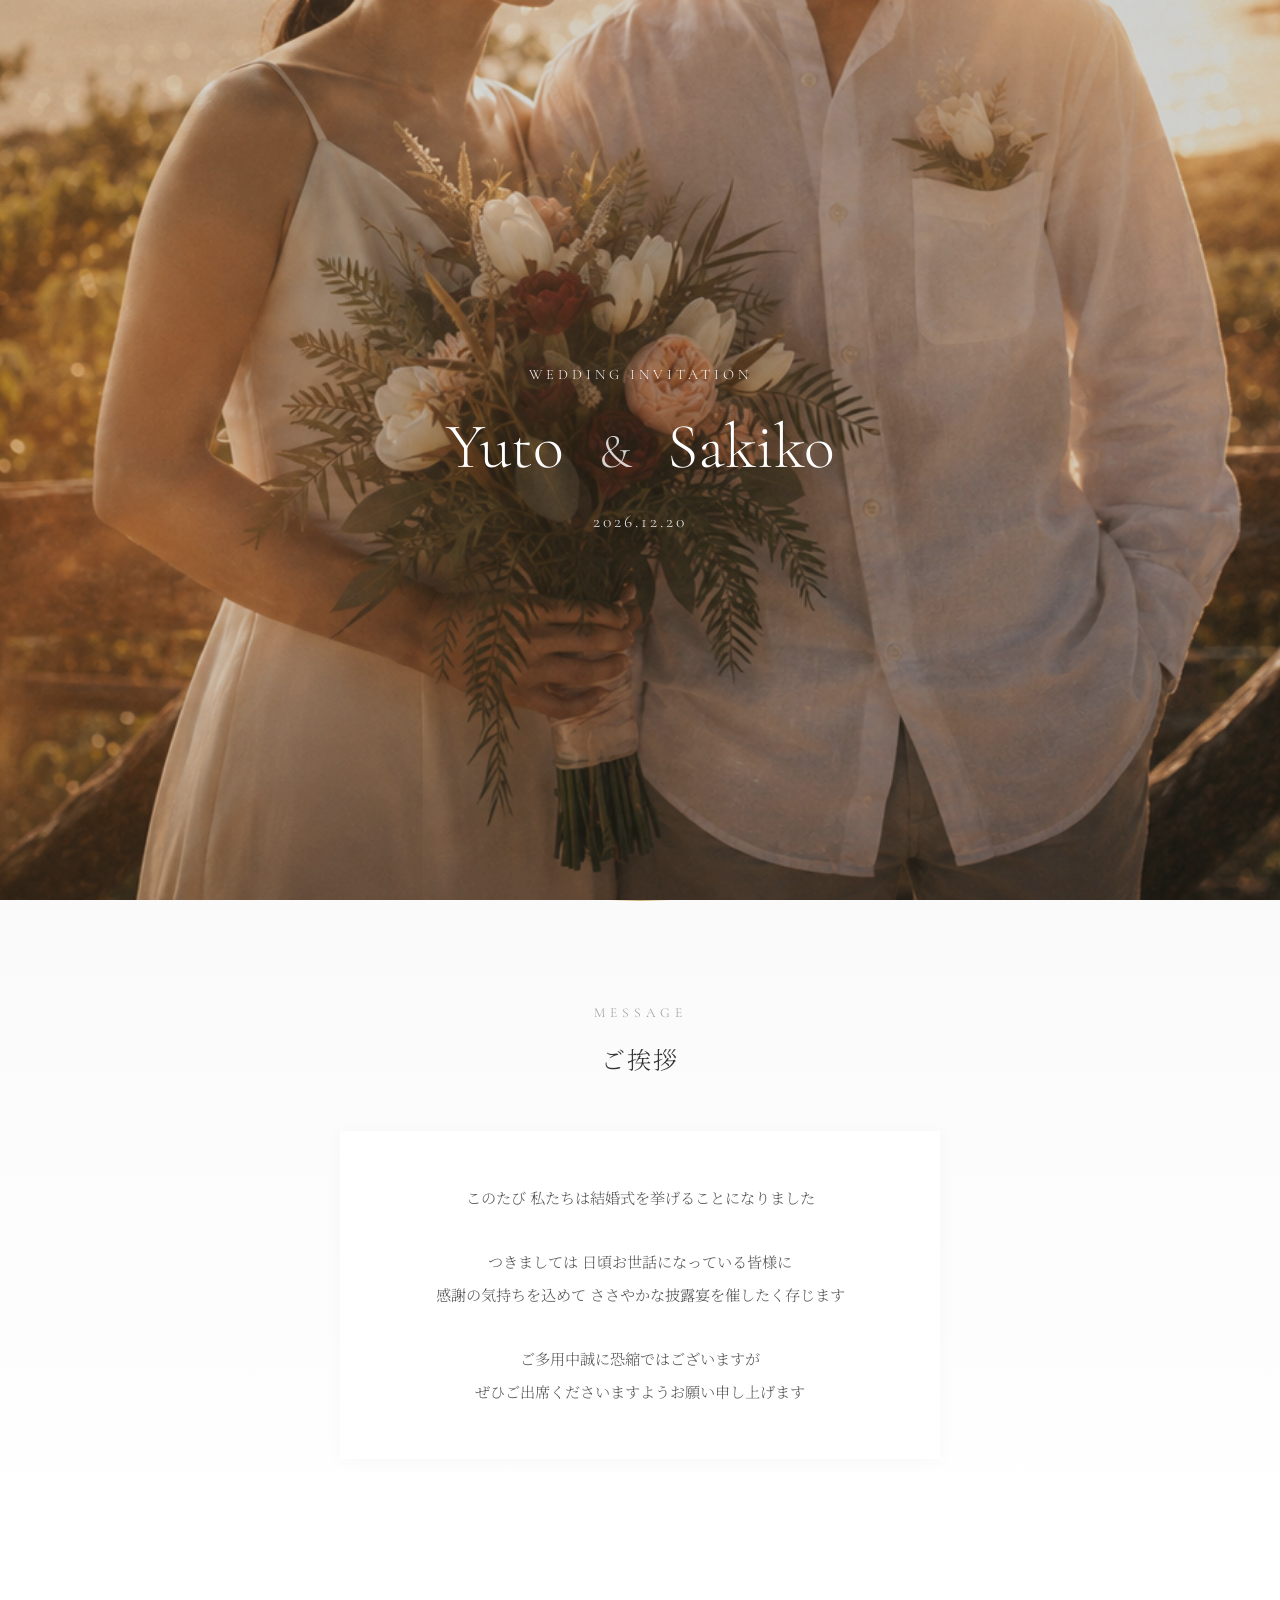
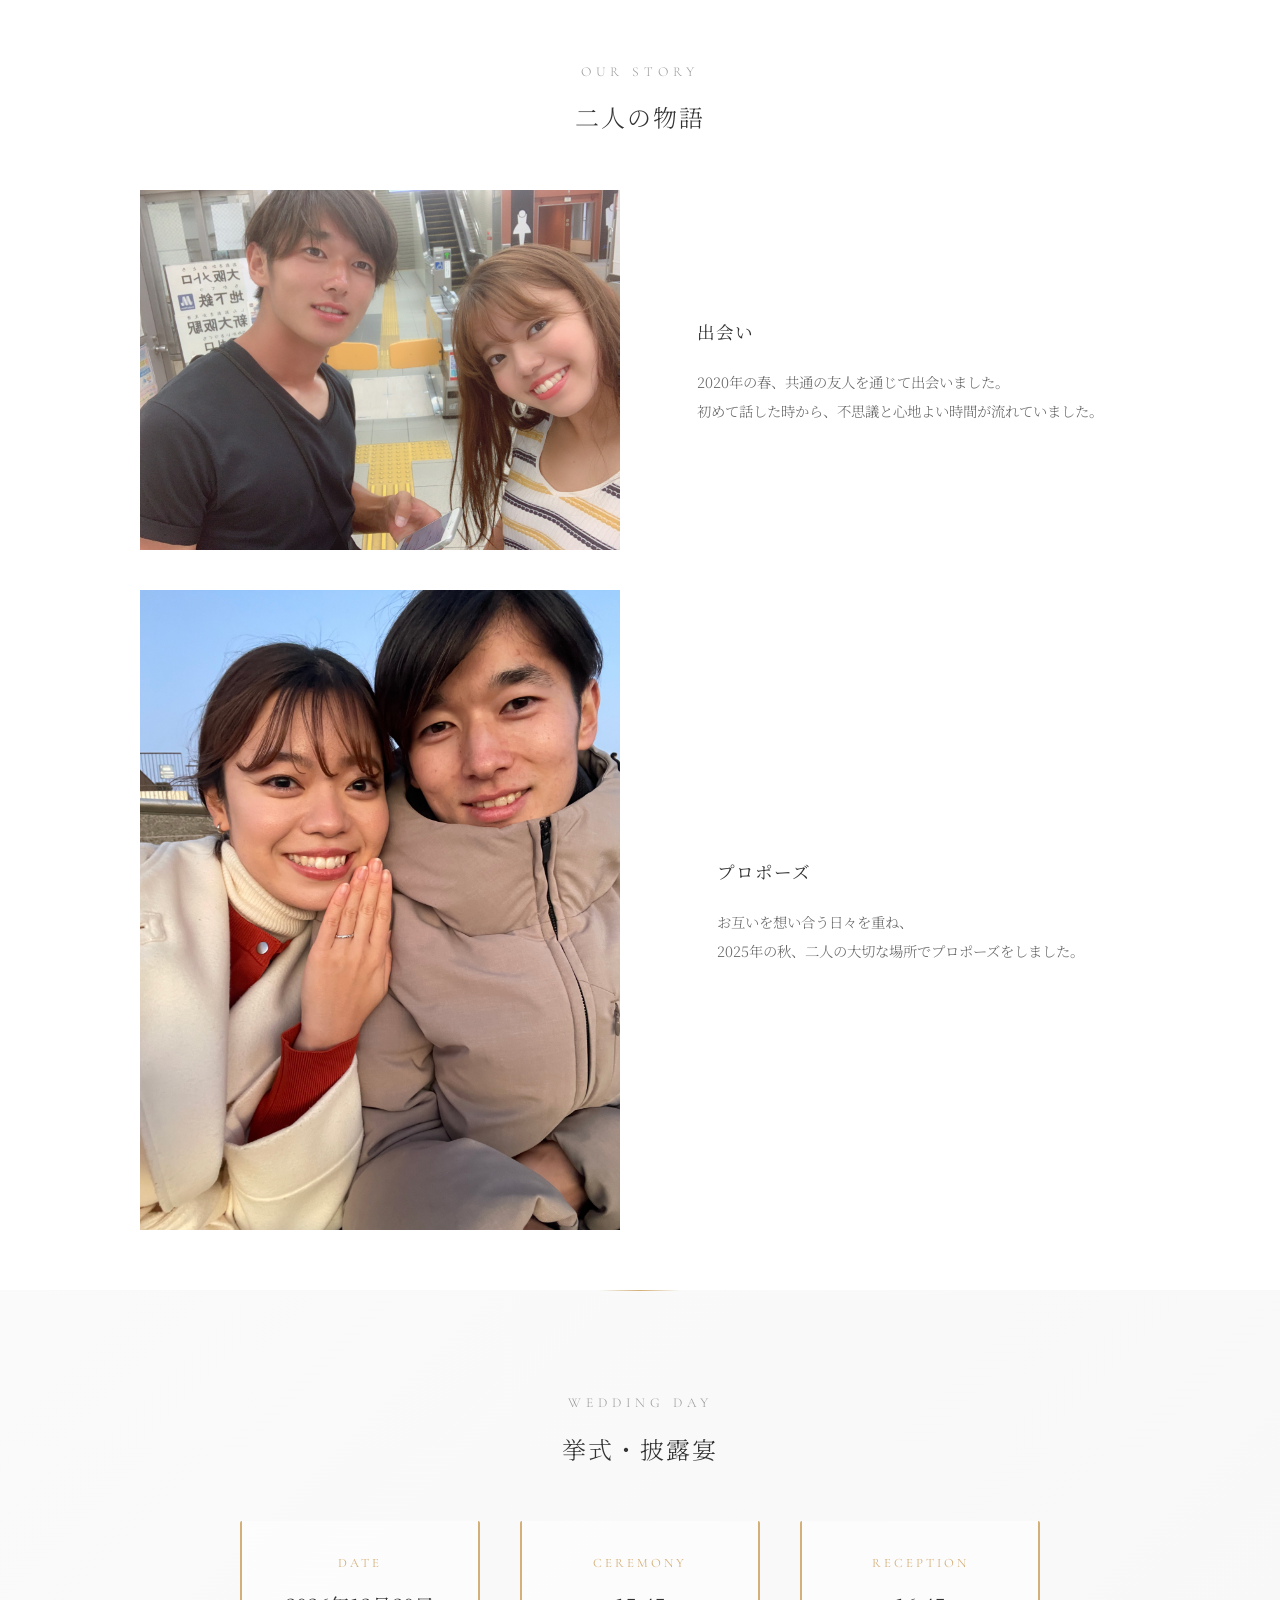
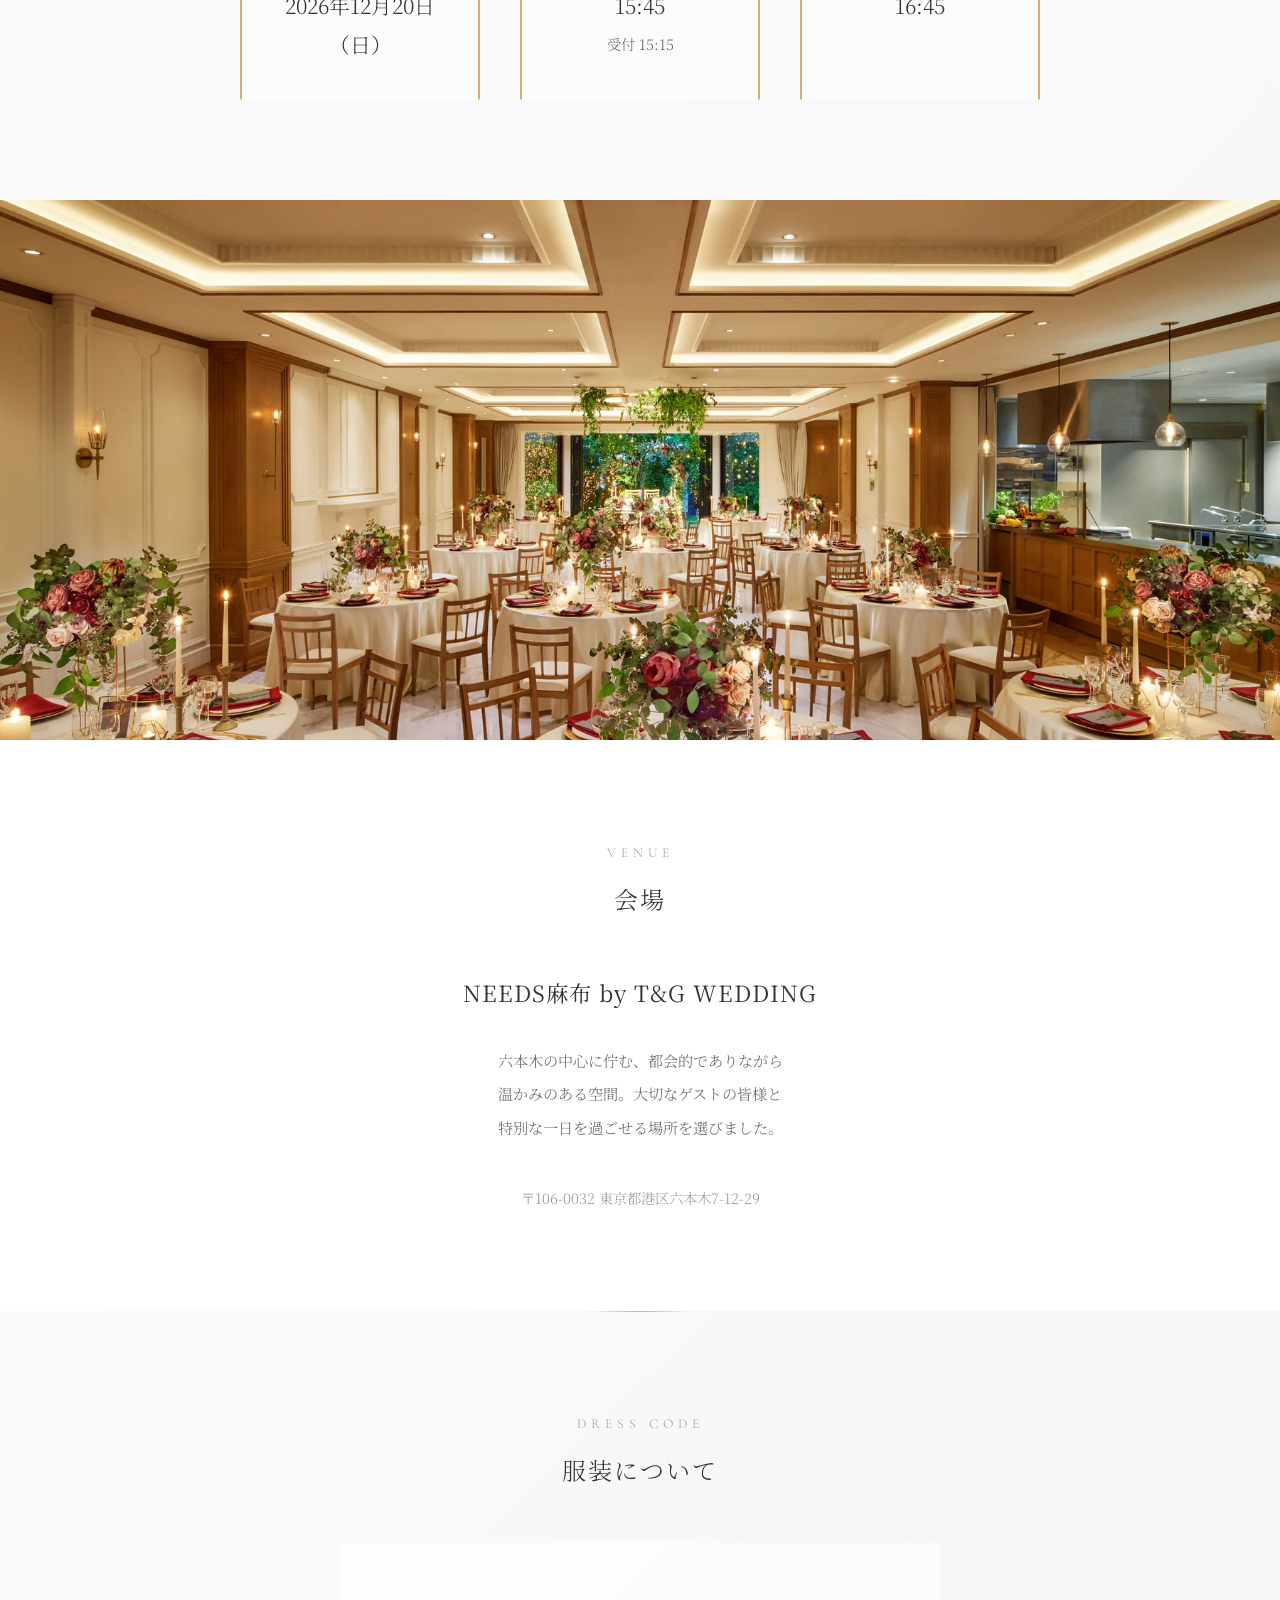
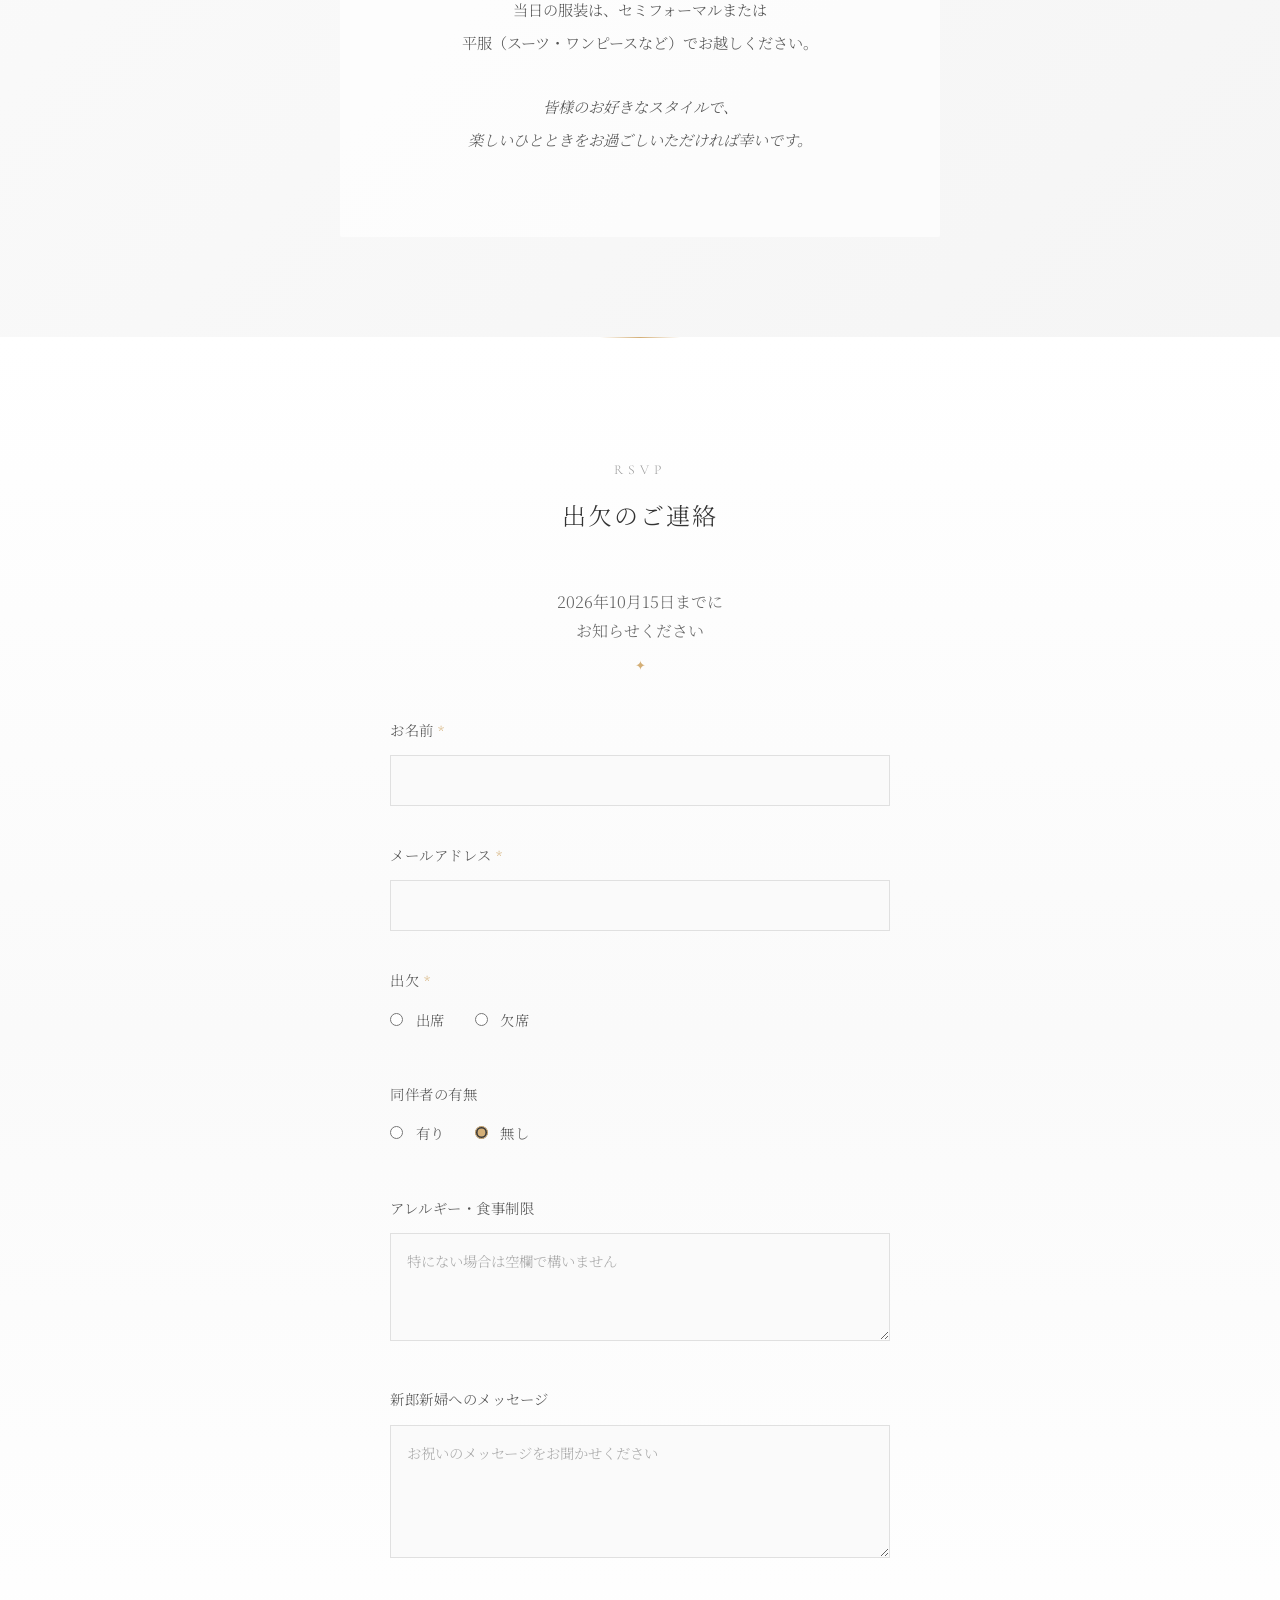
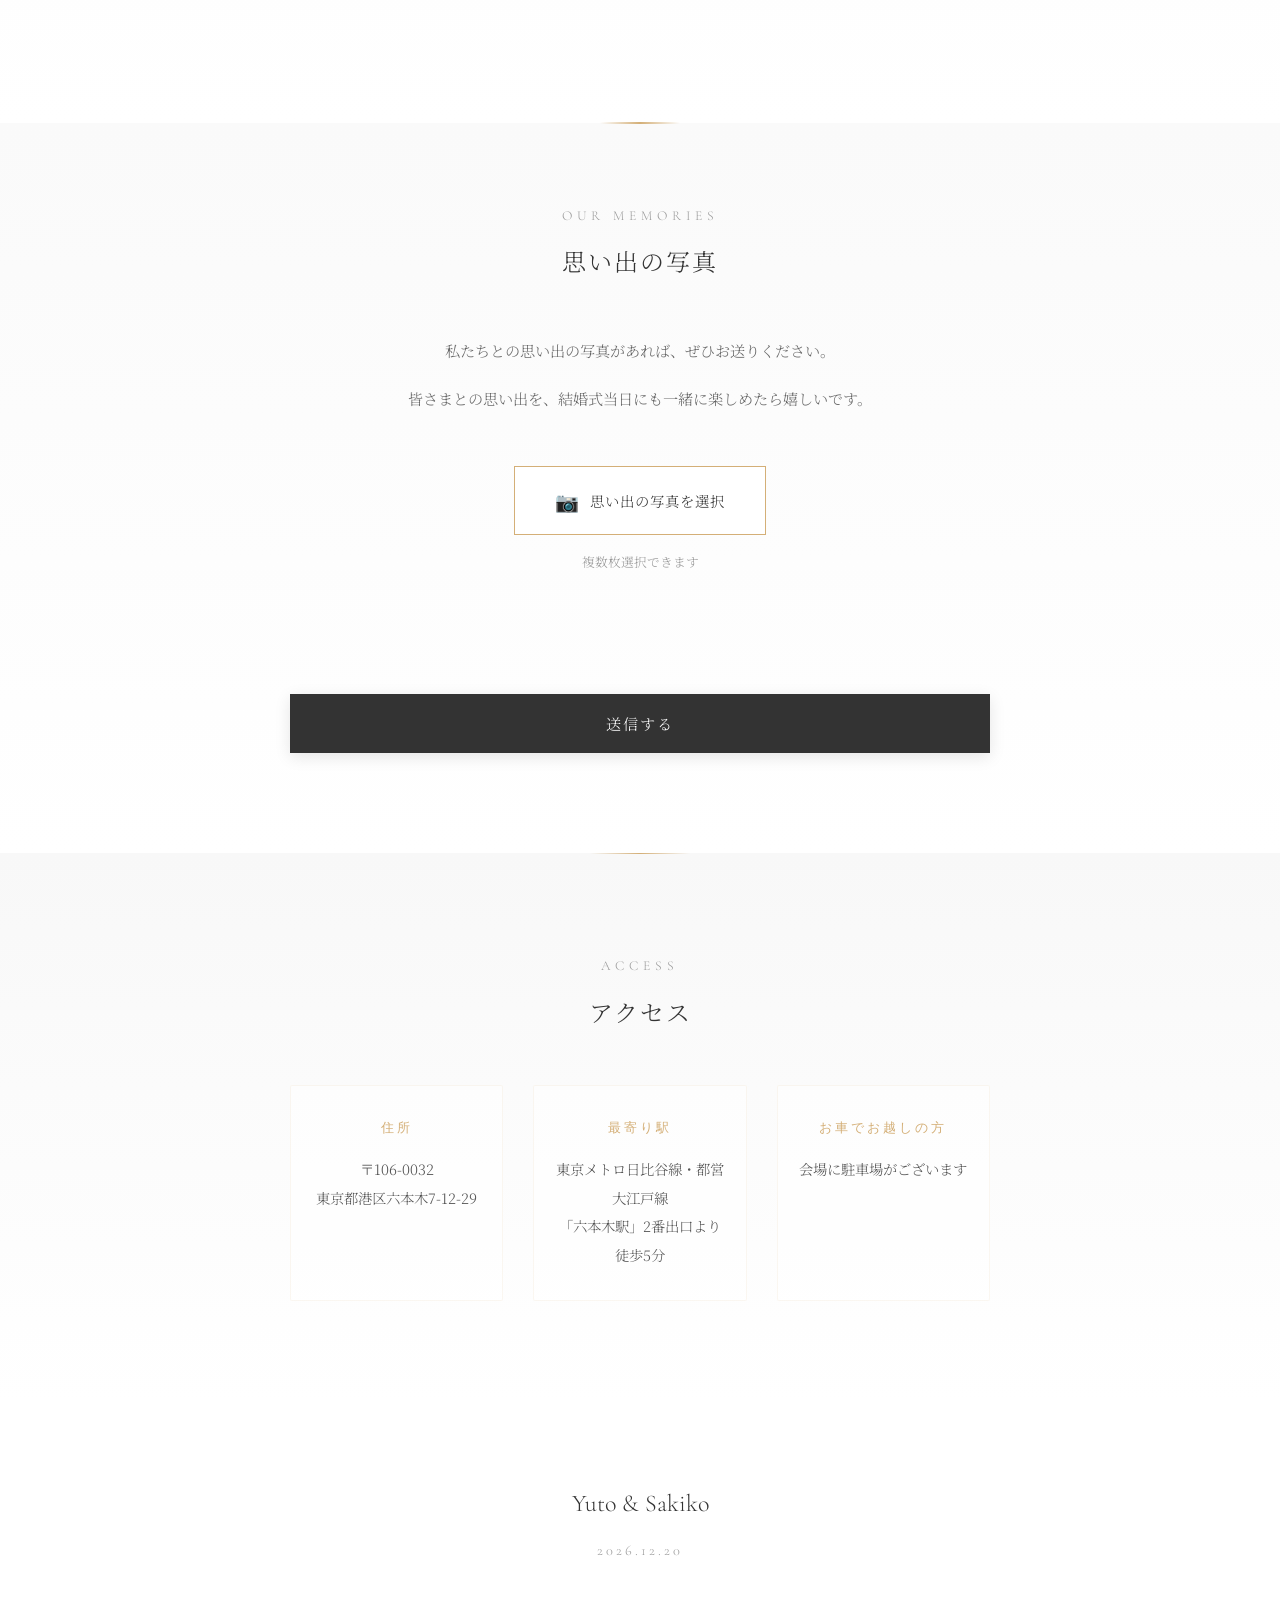
==== index.html @ 81b58ad7 "Web招待状をルートディレクトリに移動してGitHub Pagesに対応" ====
<!DOCTYPE html>
<html lang="ja">
<head>
    <meta charset="UTF-8">
    <meta name="viewport" content="width=device-width, initial-scale=1.0">
    <title>Wedding Invitation - Yuto & Sakiko</title>
    <link rel="preconnect" href="https://fonts.googleapis.com">
    <link rel="preconnect" href="https://fonts.gstatic.com" crossorigin>
    <link href="https://fonts.googleapis.com/css2?family=Cormorant+Garamond:wght@300;400;500&family=Noto+Serif+JP:wght@300;400;500&display=swap" rel="stylesheet">
    <link rel="stylesheet" href="style.css">
</head>
<body>
    <!-- Hero Section -->
    <section class="hero">
        <div class="hero-image">
            <img src="images/main.jpg" alt="Wedding">
        </div>
        <div class="hero-content">
            <p class="hero-subtitle">WEDDING INVITATION</p>
            <h1 class="hero-names">
                <span class="name">Yuto</span>
                <span class="separator">&</span>
                <span class="name">Sakiko</span>
            </h1>
            <p class="hero-date">2026.12.20</p>
        </div>
    </section>

    <!-- Message Section -->
    <section class="section message-section">
        <div class="section-content">
            <h2 class="section-title-en">MESSAGE</h2>
            <p class="section-title-jp">ご挨拶</p>
            <div class="message-text">
                <p>
                    このたび 私たちは結婚式を挙げることになりました
                </p>
                <p>
                    つきましては 日頃お世話になっている皆様に<br>
                    感謝の気持ちを込めて ささやかな披露宴を催したく存じます
                </p>
                <p>
                    ご多用中誠に恐縮ではございますが<br>
                    ぜひご出席くださいますようお願い申し上げます
                </p>
            </div>
        </div>
    </section>

    <!-- Our Story Section -->
    <section class="section our-story-section">
        <div class="section-content">
            <h2 class="section-title-en">OUR STORY</h2>
            <p class="section-title-jp">二人の物語</p>
        </div>
        <div class="story-images">
            <div class="story-image">
                <img src="images/meat.JPG" alt="Our Story">
            </div>
            <div class="story-text-block">
                <h3 class="story-subtitle">出会い</h3>
                <p class="story-text">
                    2020年の春、共通の友人を通じて出会いました。<br>
                    初めて話した時から、不思議と心地よい時間が流れていました。
                </p>
            </div>
            <div class="story-image">
                <img src="images/12.25.jpg" alt="Our Story">
            </div>
            <div class="story-text-block">
                <h3 class="story-subtitle">プロポーズ</h3>
                <p class="story-text">
                    お互いを想い合う日々を重ね、<br>
                    2025年の秋、二人の大切な場所でプロポーズをしました。
                </p>
            </div>
        </div>
    </section>

    <!-- Wedding Day Section -->
    <section class="section wedding-day-section">
        <div class="section-content">
            <h2 class="section-title-en">WEDDING DAY</h2>
            <p class="section-title-jp">挙式・披露宴</p>
            <div class="wedding-info">
                <div class="info-block">
                    <p class="info-label">DATE</p>
                    <p class="info-value">2026年12月20日（日）</p>
                </div>
                <div class="info-block">
                    <p class="info-label">CEREMONY</p>
                    <p class="info-value">15:45</p>
                    <p class="info-sub">受付 15:15</p>
                </div>
                <div class="info-block">
                    <p class="info-label">RECEPTION</p>
                    <p class="info-value">16:45</p>
                </div>
            </div>
        </div>
    </section>

    <!-- Venue Section -->
    <section class="section venue-section">
        <div class="venue-image">
            <img src="images/21_ext_3_2.webp" alt="Venue">
        </div>
        <div class="section-content">
            <h2 class="section-title-en">VENUE</h2>
            <p class="section-title-jp">会場</p>
            <div class="venue-info">
                <h3 class="venue-name">NEEDS麻布 by T&G WEDDING</h3>
                <p class="venue-description">
                    六本木の中心に佇む、都会的でありながら<br>
                    温かみのある空間。大切なゲストの皆様と<br>
                    特別な一日を過ごせる場所を選びました。
                </p>
                <p class="venue-address">〒106-0032 東京都港区六本木7-12-29</p>
            </div>
        </div>
    </section>

    <!-- Dress Code Section -->
    <section class="section dress-code-section">
        <div class="section-content">
            <h2 class="section-title-en">DRESS CODE</h2>
            <p class="section-title-jp">服装について</p>
            <div class="dress-code-text">
                <p>
                    当日の服装は、セミフォーマルまたは<br>
                    平服（スーツ・ワンピースなど）でお越しください。
                </p>
                <p class="dress-note">
                    皆様のお好きなスタイルで、<br>
                    楽しいひとときをお過ごしいただければ幸いです。
                </p>
            </div>
        </div>
    </section>

    <!-- RSVP Section -->
    <section class="section rsvp-section">
        <div class="section-content">
            <h2 class="section-title-en">RSVP</h2>
            <p class="section-title-jp">出欠のご連絡</p>
            <div class="rsvp-content">
                <p class="rsvp-deadline">2026年10月15日までに<br>お知らせください</p>
                
                <!-- RSVP Form -->
                <form class="rsvp-form" id="rsvpForm">
                    <div class="form-group">
                        <label for="guestName">お名前 <span class="required">*</span></label>
                        <input type="text" id="guestName" name="guestName" required>
                    </div>

                    <div class="form-group">
                        <label for="guestEmail">メールアドレス <span class="required">*</span></label>
                        <input type="email" id="guestEmail" name="guestEmail" required>
                    </div>

                    <div class="form-group">
                        <label>出欠 <span class="required">*</span></label>
                        <div class="radio-group">
                            <label class="radio-label">
                                <input type="radio" name="attendance" value="attend" required>
                                <span>出席</span>
                            </label>
                            <label class="radio-label">
                                <input type="radio" name="attendance" value="absent">
                                <span>欠席</span>
                            </label>
                        </div>
                    </div>

                    <div class="form-group">
                        <label>同伴者の有無</label>
                        <div class="radio-group">
                            <label class="radio-label">
                                <input type="radio" name="companion" value="yes" id="companionYes">
                                <span>有り</span>
                            </label>
                            <label class="radio-label">
                                <input type="radio" name="companion" value="no" id="companionNo" checked>
                                <span>無し</span>
                            </label>
                        </div>
                    </div>

                    <div class="form-group companion-name-group" id="companionNameGroup" style="display: none;">
                        <label for="companionName">同伴者のお名前</label>
                        <input type="text" id="companionName" name="companionName">
                    </div>

                    <div class="form-group">
                        <label for="allergies">アレルギー・食事制限</label>
                        <textarea id="allergies" name="allergies" rows="3" placeholder="特にない場合は空欄で構いません"></textarea>
                    </div>

                    <div class="form-group">
                        <label for="message">新郎新婦へのメッセージ</label>
                        <textarea id="message" name="message" rows="4" placeholder="お祝いのメッセージをお聞かせください"></textarea>
                    </div>
                </form>
            </div>
        </div>
    </section>

    <!-- Memories Section -->
    <section class="section memories-section">
        <div class="section-content">
            <h2 class="section-title-en">OUR MEMORIES</h2>
            <p class="section-title-jp">思い出の写真</p>
            <div class="memories-intro">
                <p>私たちとの思い出の写真があれば、ぜひお送りください。</p>
                <p>皆さまとの思い出を、結婚式当日にも一緒に楽しめたら嬉しいです。</p>
            </div>
            
            <div class="memories-content">
                <div class="photo-upload-section">
                    <input type="file" id="photoUpload" accept="image/*" multiple style="display: none;">
                    <button class="photo-upload-button" id="photoUploadButton">
                        <span class="upload-icon">📷</span>
                        <span>思い出の写真を選択</span>
                    </button>
                    <p class="upload-note">複数枚選択できます</p>
                </div>

                <div class="photo-preview-container" id="photoPreviewContainer"></div>

                <div class="form-group photo-comment-group" id="photoCommentGroup" style="display: none;">
                    <label for="photoComment">写真についてのコメント（任意）</label>
                    <textarea id="photoComment" name="photoComment" rows="3" placeholder="写真にまつわる思い出やエピソードがあれば教えてください"></textarea>
                </div>

                <button class="submit-button" id="submitButton">送信する</button>
            </div>
        </div>
    </section>

    <!-- Success Message -->
    <div class="success-overlay" id="successOverlay" style="display: none;">
        <div class="success-message">
            <div class="success-icon">✓</div>
            <h3>ご回答ありがとうございました</h3>
            <p>素敵な思い出の写真もありがとうございます。</p>
            <p>当日お会いできることを楽しみにしております。</p>
            <button class="close-button" id="closeSuccessButton">閉じる</button>
        </div>
    </div>

    <!-- Access Section -->
    <section class="section access-section">
        <div class="section-content">
            <h2 class="section-title-en">ACCESS</h2>
            <p class="section-title-jp">アクセス</p>
            <div class="access-info">
                <div class="access-block">
                    <p class="access-label">住所</p>
                    <p class="access-text">〒106-0032<br>東京都港区六本木7-12-29</p>
                </div>
                <div class="access-block">
                    <p class="access-label">最寄り駅</p>
                    <p class="access-text">
                        東京メトロ日比谷線・都営大江戸線<br>
                        「六本木駅」2番出口より徒歩5分
                    </p>
                </div>
                <div class="access-block">
                    <p class="access-label">お車でお越しの方</p>
                    <p class="access-text">会場に駐車場がございます</p>
                </div>
            </div>
        </div>
    </section>

    <!-- Footer -->
    <footer class="footer">
        <p class="footer-text">Yuto & Sakiko</p>
        <p class="footer-date">2026.12.20</p>
    </footer>

    <script src="script.js"></script>
</body>
</html>
---- style.css ----
/* ===== リセット & 基本設定 ===== */
* {
    margin: 0;
    padding: 0;
    box-sizing: border-box;
}

body {
    font-family: 'Noto Serif JP', serif;
    background: #ffffff;
    color: #333;
    line-height: 1.9;
    overflow-x: hidden;
}

img {
    max-width: 100%;
    height: auto;
    display: block;
}

/* ===== ヒーローセクション ===== */
.hero {
    position: relative;
    width: 100%;
    min-height: 100vh;
    display: flex;
    align-items: center;
    justify-content: center;
}

.hero-image {
    position: absolute;
    top: 0;
    left: 0;
    width: 100%;
    height: 100%;
    overflow: hidden;
}

.hero-image img {
    width: 100%;
    height: 100%;
    object-fit: cover;
    filter: brightness(0.85);
}

.hero-content {
    position: relative;
    z-index: 2;
    text-align: center;
    color: #fff;
    padding: 40px 20px;
}

.hero-subtitle {
    font-family: 'Cormorant Garamond', serif;
    font-size: 0.9rem;
    letter-spacing: 4px;
    font-weight: 300;
    margin-bottom: 20px;
    opacity: 0.95;
}

.hero-names {
    font-family: 'Cormorant Garamond', serif;
    font-size: 4rem;
    font-weight: 300;
    margin-bottom: 20px;
    line-height: 1.2;
}

.hero-names .separator {
    font-size: 3rem;
    margin: 0 20px;
    opacity: 0.8;
}

.hero-date {
    font-family: 'Cormorant Garamond', serif;
    font-size: 1.1rem;
    letter-spacing: 3px;
    font-weight: 300;
    opacity: 0.9;
}

/* ===== セクション共通スタイル ===== */
.section {
    padding: 100px 20px;
    opacity: 0;
    transform: translateY(30px);
    transition: opacity 0.8s ease, transform 0.8s ease;
}

.section.visible {
    opacity: 1;
    transform: translateY(0);
}

.section-content {
    max-width: 800px;
    margin: 0 auto;
    text-align: center;
}

.section-title-en {
    font-family: 'Cormorant Garamond', serif;
    font-size: 0.85rem;
    letter-spacing: 5px;
    font-weight: 300;
    color: #999;
    margin-bottom: 10px;
}

.section-title-jp {
    font-size: 1.5rem;
    font-weight: 300;
    color: #333;
    margin-bottom: 50px;
    letter-spacing: 2px;
}

/* ===== メッセージセクション ===== */
.message-section {
    background: linear-gradient(to bottom, #fafafa 0%, #ffffff 100%);
    position: relative;
}

.message-section::before {
    content: '';
    position: absolute;
    top: 0;
    left: 50%;
    transform: translateX(-50%);
    width: 60px;
    height: 1px;
    background: linear-gradient(to right, transparent, #d4af77, transparent);
}

.message-text {
    max-width: 600px;
    margin: 0 auto;
    padding: 40px 30px;
    background: #fff;
    border-radius: 2px;
    box-shadow: 0 2px 20px rgba(0, 0, 0, 0.03);
}

.message-text p {
    font-size: 0.95rem;
    line-height: 2.2;
    color: #555;
    margin-bottom: 30px;
    font-weight: 300;
}

.message-text p:last-child {
    margin-bottom: 0;
}

/* ===== Our Storyセクション ===== */
.our-story-section {
    padding-bottom: 60px;
}

.story-images {
    max-width: 1000px;
    margin: 0 auto;
}

.story-image {
    width: 100%;
    margin-bottom: 60px;
    overflow: hidden;
}

.story-image img {
    width: 100%;
    height: auto;
    transition: transform 0.6s ease;
}

.story-image:hover img {
    transform: scale(1.05);
}

.story-text-block {
    max-width: 600px;
    margin: 0 auto 80px;
    padding: 0 20px;
    text-align: center;
}

.story-subtitle {
    font-size: 1.1rem;
    font-weight: 400;
    color: #333;
    margin-bottom: 20px;
    letter-spacing: 1px;
}

.story-text {
    font-size: 0.9rem;
    line-height: 2;
    color: #666;
    font-weight: 300;
}

/* ===== Wedding Dayセクション ===== */
.wedding-day-section {
    background: linear-gradient(135deg, #fafafa 0%, #f8f8f8 100%);
    position: relative;
}

.wedding-day-section::before {
    content: '';
    position: absolute;
    top: 0;
    left: 50%;
    transform: translateX(-50%);
    width: 80px;
    height: 1px;
    background: linear-gradient(to right, transparent, #d4af77, transparent);
}

.wedding-info {
    display: flex;
    flex-direction: column;
    gap: 40px;
    max-width: 500px;
    margin: 0 auto;
}

.info-block {
    text-align: center;
    padding: 30px 20px;
    background: rgba(255, 255, 255, 0.6);
    border-radius: 2px;
    border-left: 2px solid #d4af77;
    border-right: 2px solid #d4af77;
    transition: all 0.3s ease;
}

.info-block:hover {
    background: rgba(255, 255, 255, 0.9);
    box-shadow: 0 4px 15px rgba(0, 0, 0, 0.05);
}

.info-label {
    font-family: 'Cormorant Garamond', serif;
    font-size: 0.8rem;
    letter-spacing: 3px;
    color: #d4af77;
    margin-bottom: 10px;
    font-weight: 400;
}

.info-value {
    font-size: 1.3rem;
    color: #333;
    font-weight: 300;
    margin-bottom: 5px;
}

.info-sub {
    font-size: 0.9rem;
    color: #666;
    font-weight: 300;
}

/* ===== Venueセクション ===== */
.venue-section {
    padding: 0;
}

.venue-image {
    width: 100%;
    height: 60vh;
    overflow: hidden;
}

.venue-image img {
    width: 100%;
    height: 100%;
    object-fit: cover;
}

.venue-section .section-content {
    padding: 100px 20px;
}

.venue-info {
    max-width: 600px;
    margin: 0 auto;
}

.venue-name {
    font-size: 1.4rem;
    font-weight: 400;
    color: #333;
    margin-bottom: 30px;
    letter-spacing: 1px;
}

.venue-description {
    font-size: 0.95rem;
    line-height: 2.2;
    color: #666;
    margin-bottom: 40px;
    font-weight: 300;
}

.venue-address {
    font-size: 0.9rem;
    color: #999;
    font-weight: 300;
}

/* ===== Dress Codeセクション ===== */
.dress-code-section {
    background: linear-gradient(135deg, #fafafa 0%, #f5f5f5 100%);
    position: relative;
}

.dress-code-section::before {
    content: '';
    position: absolute;
    top: 0;
    left: 50%;
    transform: translateX(-50%);
    width: 100px;
    height: 1px;
    background: linear-gradient(to right, transparent, #d4af77, transparent);
}

.dress-code-text {
    max-width: 600px;
    margin: 0 auto;
    padding: 40px 30px;
    background: rgba(255, 255, 255, 0.7);
    border-radius: 2px;
}

.dress-code-text p {
    font-size: 0.95rem;
    line-height: 2.2;
    color: #555;
    margin-bottom: 30px;
    font-weight: 300;
}

.dress-note {
    font-size: 0.85rem;
    color: #999;
    font-style: italic;
}

/* ===== RSVPセクション ===== */
.rsvp-section {
    padding: 120px 20px;
    background: linear-gradient(to bottom, #ffffff 0%, #fafafa 50%, #ffffff 100%);
    position: relative;
}

.rsvp-section::before,
.rsvp-section::after {
    content: '';
    position: absolute;
    left: 50%;
    transform: translateX(-50%);
    width: 80px;
    height: 1px;
    background: linear-gradient(to right, transparent, #d4af77, transparent);
}

.rsvp-section::before {
    top: 0;
}

.rsvp-section::after {
    bottom: 0;
}

.rsvp-content {
    max-width: 500px;
    margin: 0 auto;
    text-align: center;
}

.rsvp-deadline {
    font-size: 1rem;
    color: #666;
    margin-bottom: 40px;
    font-weight: 300;
    line-height: 1.8;
    position: relative;
    padding-bottom: 30px;
}

.rsvp-deadline::after {
    content: '✦';
    position: absolute;
    bottom: 0;
    left: 50%;
    transform: translateX(-50%);
    color: #d4af77;
    font-size: 0.8rem;
}

.rsvp-button {
    font-family: 'Noto Serif JP', serif;
    background: #333;
    color: #fff;
    border: 1px solid #333;
    padding: 18px 50px;
    font-size: 0.95rem;
    letter-spacing: 2px;
    cursor: pointer;
    transition: all 0.3s ease;
    font-weight: 300;
    box-shadow: 0 4px 15px rgba(0, 0, 0, 0.1);
}

.rsvp-button:hover {
    background: #fff;
    color: #333;
    box-shadow: 0 6px 20px rgba(0, 0, 0, 0.15);
    transform: translateY(-2px);
}

/* ===== RSVP Form ===== */
.rsvp-form {
    max-width: 600px;
    margin: 0 auto;
    text-align: left;
}

.form-group {
    margin-bottom: 35px;
}

.form-group label {
    display: block;
    font-size: 0.9rem;
    color: #555;
    margin-bottom: 12px;
    font-weight: 300;
    letter-spacing: 0.5px;
}

.form-group .required {
    color: #d4af77;
    font-size: 0.8rem;
}

.form-group input[type="text"],
.form-group input[type="email"],
.form-group textarea {
    width: 100%;
    padding: 14px 16px;
    border: 1px solid #e0e0e0;
    background: #fafafa;
    font-family: 'Noto Serif JP', serif;
    font-size: 0.9rem;
    color: #333;
    transition: all 0.3s ease;
    font-weight: 300;
}

.form-group input[type="text"]:focus,
.form-group input[type="email"]:focus,
.form-group textarea:focus {
    outline: none;
    border-color: #d4af77;
    background: #fff;
    box-shadow: 0 2px 10px rgba(212, 175, 119, 0.1);
}

.form-group textarea {
    resize: vertical;
    line-height: 1.8;
}

.form-group textarea::placeholder,
.form-group input::placeholder {
    color: #aaa;
    font-weight: 300;
}

.radio-group {
    display: flex;
    gap: 30px;
}

.radio-label {
    display: flex;
    align-items: center;
    cursor: pointer;
    font-size: 0.9rem;
    color: #555;
    font-weight: 300;
}

.radio-label input[type="radio"] {
    margin-right: 8px;
    cursor: pointer;
    accent-color: #d4af77;
}

.companion-name-group {
    padding-left: 20px;
    border-left: 2px solid #f0f0f0;
}

/* ===== Memories Section ===== */
.memories-section {
    background: linear-gradient(to bottom, #fafafa 0%, #ffffff 100%);
    position: relative;
    padding-top: 80px;
}

.memories-section::before {
    content: '';
    position: absolute;
    top: 0;
    left: 50%;
    transform: translateX(-50%);
    width: 80px;
    height: 1px;
    background: linear-gradient(to right, transparent, #d4af77, transparent);
}

.memories-intro {
    max-width: 600px;
    margin: 0 auto 50px;
    text-align: center;
}

.memories-intro p {
    font-size: 0.95rem;
    line-height: 2.2;
    color: #666;
    margin-bottom: 15px;
    font-weight: 300;
}

.memories-content {
    max-width: 700px;
    margin: 0 auto;
}

.photo-upload-section {
    text-align: center;
    margin-bottom: 40px;
}

.photo-upload-button {
    font-family: 'Noto Serif JP', serif;
    background: #fff;
    color: #333;
    border: 1px solid #d4af77;
    padding: 20px 40px;
    font-size: 0.9rem;
    letter-spacing: 1px;
    cursor: pointer;
    transition: all 0.3s ease;
    font-weight: 300;
    display: inline-flex;
    align-items: center;
    gap: 10px;
}

.photo-upload-button:hover {
    background: #fafafa;
    border-color: #c9a961;
    box-shadow: 0 4px 15px rgba(212, 175, 119, 0.15);
    transform: translateY(-2px);
}

.upload-icon {
    font-size: 1.2rem;
}

.upload-note {
    font-size: 0.8rem;
    color: #999;
    margin-top: 15px;
    font-weight: 300;
}

.photo-preview-container {
    margin: 40px 0;
    display: grid;
    grid-template-columns: repeat(auto-fill, minmax(200px, 1fr));
    gap: 20px;
}

.photo-preview-item {
    position: relative;
    border: 1px solid #e0e0e0;
    background: #fafafa;
    padding: 10px;
    transition: all 0.3s ease;
}

.photo-preview-item:hover {
    border-color: #d4af77;
    box-shadow: 0 4px 15px rgba(0, 0, 0, 0.05);
}

.photo-preview-item img {
    width: 100%;
    height: 200px;
    object-fit: cover;
}

.photo-preview-filename {
    font-size: 0.75rem;
    color: #999;
    margin-top: 8px;
    text-align: center;
    white-space: nowrap;
    overflow: hidden;
    text-overflow: ellipsis;
    font-weight: 300;
}

.photo-delete-button {
    position: absolute;
    top: 15px;
    right: 15px;
    background: rgba(255, 255, 255, 0.9);
    border: 1px solid #ddd;
    border-radius: 50%;
    width: 28px;
    height: 28px;
    display: flex;
    align-items: center;
    justify-content: center;
    cursor: pointer;
    font-size: 1rem;
    color: #666;
    transition: all 0.3s ease;
}

.photo-delete-button:hover {
    background: #fff;
    color: #d4af77;
    border-color: #d4af77;
}

.photo-comment-group {
    margin-top: 30px;
}

.submit-button {
    font-family: 'Noto Serif JP', serif;
    background: #333;
    color: #fff;
    border: 1px solid #333;
    padding: 18px 60px;
    font-size: 0.95rem;
    letter-spacing: 2px;
    cursor: pointer;
    transition: all 0.3s ease;
    font-weight: 300;
    width: 100%;
    margin-top: 40px;
    box-shadow: 0 4px 15px rgba(0, 0, 0, 0.1);
}

.submit-button:hover {
    background: #fff;
    color: #333;
    box-shadow: 0 6px 20px rgba(0, 0, 0, 0.15);
    transform: translateY(-2px);
}

/* ===== Success Message Overlay ===== */
.success-overlay {
    position: fixed;
    top: 0;
    left: 0;
    width: 100%;
    height: 100%;
    background: rgba(0, 0, 0, 0.7);
    display: flex;
    align-items: center;
    justify-content: center;
    z-index: 9999;
    animation: fadeIn 0.3s ease;
}

@keyframes fadeIn {
    from {
        opacity: 0;
    }
    to {
        opacity: 1;
    }
}

.success-message {
    background: #fff;
    padding: 60px 40px;
    max-width: 500px;
    width: 90%;
    text-align: center;
    box-shadow: 0 10px 40px rgba(0, 0, 0, 0.3);
    animation: slideUp 0.4s ease;
}

@keyframes slideUp {
    from {
        opacity: 0;
        transform: translateY(30px);
    }
    to {
        opacity: 1;
        transform: translateY(0);
    }
}

.success-icon {
    width: 60px;
    height: 60px;
    background: #d4af77;
    color: #fff;
    border-radius: 50%;
    display: flex;
    align-items: center;
    justify-content: center;
    font-size: 2rem;
    margin: 0 auto 30px;
}

.success-message h3 {
    font-size: 1.5rem;
    font-weight: 400;
    color: #333;
    margin-bottom: 20px;
    letter-spacing: 1px;
}

.success-message p {
    font-size: 0.9rem;
    line-height: 2;
    color: #666;
    margin-bottom: 15px;
    font-weight: 300;
}

.close-button {
    font-family: 'Noto Serif JP', serif;
    background: #333;
    color: #fff;
    border: 1px solid #333;
    padding: 14px 40px;
    font-size: 0.9rem;
    letter-spacing: 2px;
    cursor: pointer;
    transition: all 0.3s ease;
    font-weight: 300;
    margin-top: 20px;
}

.close-button:hover {
    background: #fff;
    color: #333;
}

/* ===== Accessセクション ===== */
.access-section {
    background: linear-gradient(to bottom, #f8f8f8 0%, #ffffff 100%);
    position: relative;
}

.access-section::before {
    content: '';
    position: absolute;
    top: 0;
    left: 50%;
    transform: translateX(-50%);
    width: 100px;
    height: 1px;
    background: linear-gradient(to right, transparent, #d4af77, transparent);
}

.access-info {
    max-width: 700px;
    margin: 0 auto;
    display: flex;
    flex-direction: column;
    gap: 50px;
}

.access-block {
    text-align: center;
    padding: 30px 20px;
    background: rgba(255, 255, 255, 0.5);
    border-radius: 2px;
    border: 1px solid rgba(212, 175, 119, 0.1);
    transition: all 0.3s ease;
}

.access-block:hover {
    background: rgba(255, 255, 255, 0.8);
    border-color: rgba(212, 175, 119, 0.2);
    box-shadow: 0 4px 15px rgba(0, 0, 0, 0.05);
}

.access-label {
    font-family: 'Cormorant Garamond', serif;
    font-size: 0.8rem;
    letter-spacing: 3px;
    color: #d4af77;
    margin-bottom: 15px;
    font-weight: 400;
}

.access-text {
    font-size: 0.9rem;
    line-height: 2;
    color: #555;
    font-weight: 300;
}

/* ===== Footer ===== */
.footer {
    padding: 80px 20px;
    text-align: center;
    background: #fff;
}

.footer-text {
    font-family: 'Cormorant Garamond', serif;
    font-size: 1.5rem;
    color: #333;
    margin-bottom: 10px;
    font-weight: 300;
}

.footer-date {
    font-family: 'Cormorant Garamond', serif;
    font-size: 0.9rem;
    letter-spacing: 3px;
    color: #999;
    font-weight: 300;
}

/* ===== レスポンシブ ===== */
@media (max-width: 768px) {
    .hero-names {
        font-size: 2.5rem;
    }
    
    .hero-names .separator {
        font-size: 2rem;
        margin: 0 10px;
    }
    
    .section {
        padding: 80px 20px;
    }
    
    .section-title-jp {
        font-size: 1.3rem;
    }
    
    .venue-image {
        height: 50vh;
    }
    
    .rsvp-button {
        padding: 16px 40px;
        font-size: 0.9rem;
    }
    
    /* フォームのスマホ対応 */
    .form-group input[type="text"],
    .form-group input[type="email"],
    .form-group textarea {
        font-size: 16px; /* iOS のズーム防止 */
        padding: 16px;
    }
    
    .radio-group {
        gap: 20px;
    }
    
    .photo-preview-container {
        grid-template-columns: repeat(auto-fill, minmax(150px, 1fr));
        gap: 15px;
    }
    
    .photo-preview-item img {
        height: 150px;
    }
    
    .submit-button {
        padding: 16px 40px;
        font-size: 0.9rem;
    }
    
    .success-message {
        padding: 40px 30px;
    }
    
    .success-message h3 {
        font-size: 1.3rem;
    }
    
    .photo-upload-button {
        padding: 18px 30px;
        font-size: 0.85rem;
    }
}

@media (min-width: 769px) {
    .story-images {
        display: grid;
        grid-template-columns: 1fr 1fr;
        gap: 40px;
        align-items: center;
    }
    
    .story-image {
        margin-bottom: 0;
    }
    
    .story-text-block {
        margin-bottom: 0;
        text-align: left;
    }
    
    .wedding-info {
        flex-direction: row;
        justify-content: space-between;
        max-width: 800px;
    }
    
    .info-block {
        flex: 1;
    }
    
    .access-info {
        flex-direction: row;
        justify-content: space-between;
        gap: 30px;
    }
    
    .access-block {
        flex: 1;
    }
    
    .message-text {
        padding: 50px 60px;
    }
    
    .dress-code-text {
        padding: 50px 60px;
    }
}
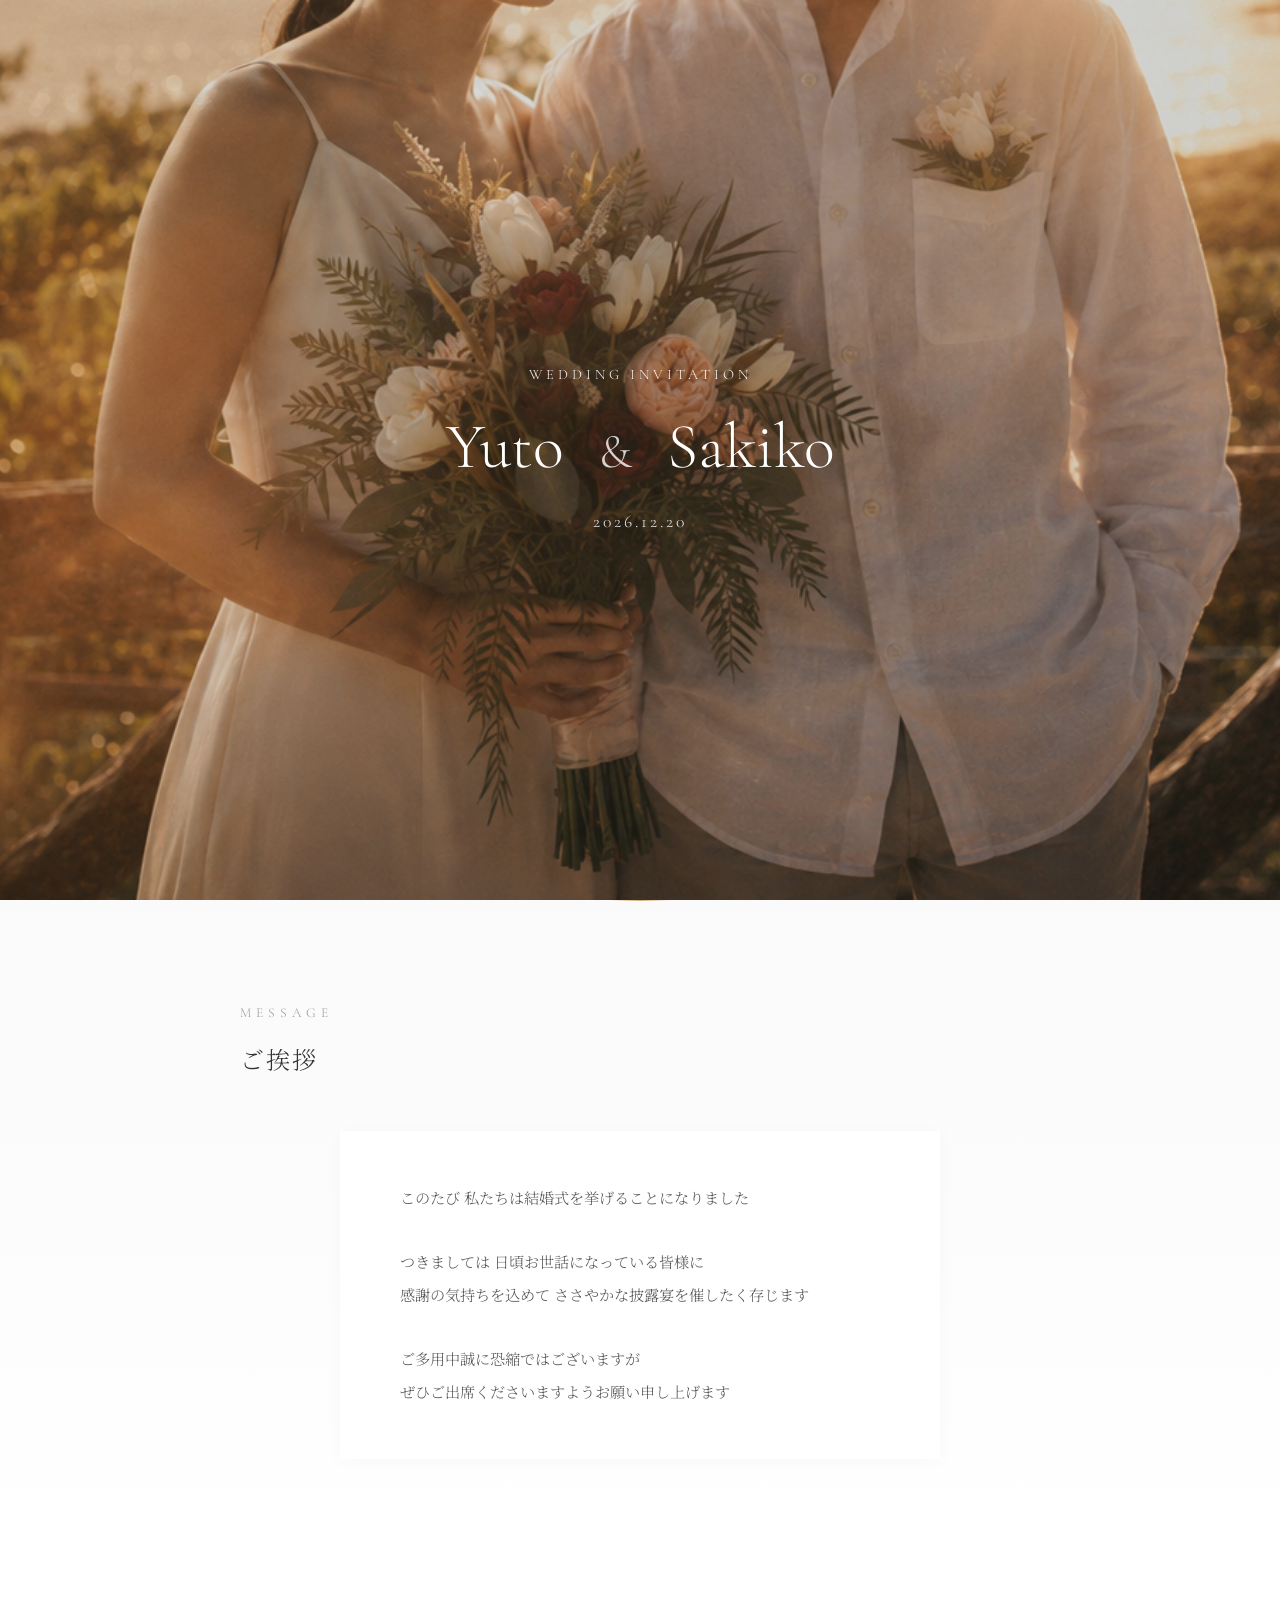
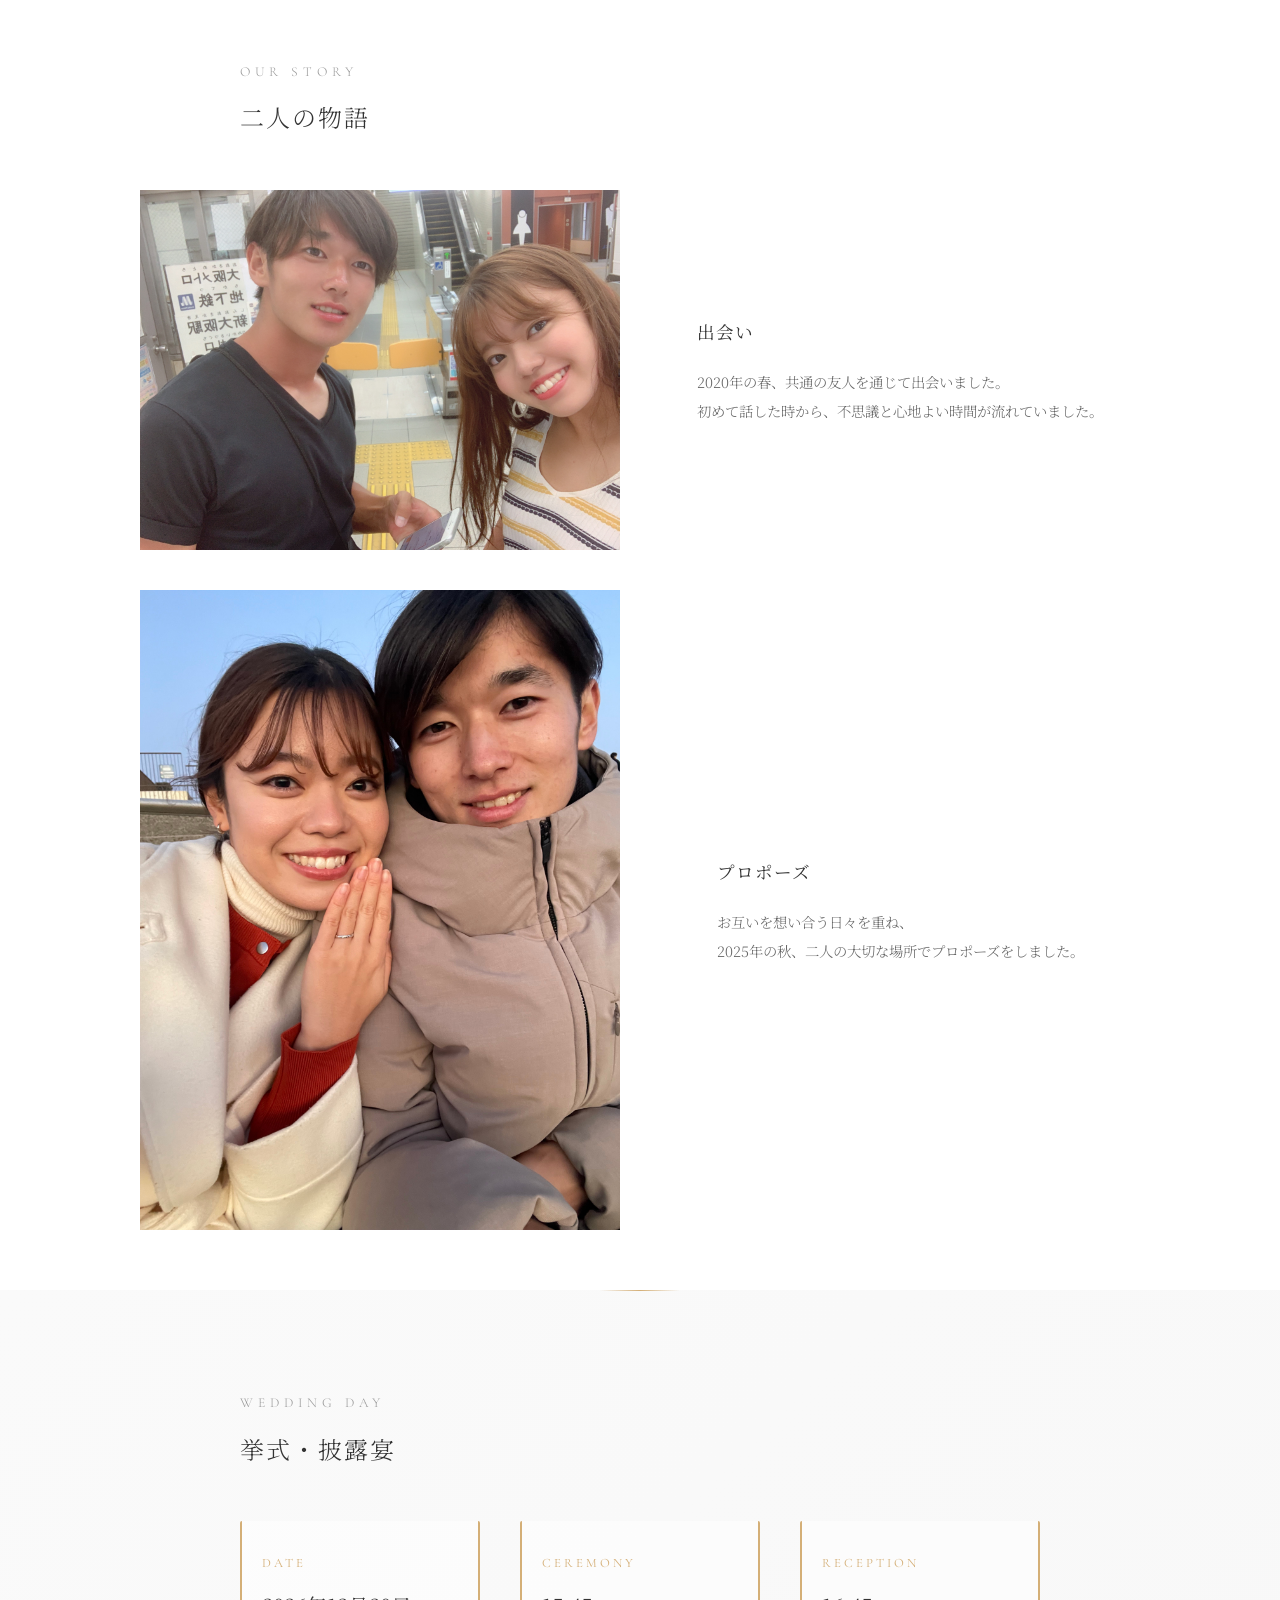
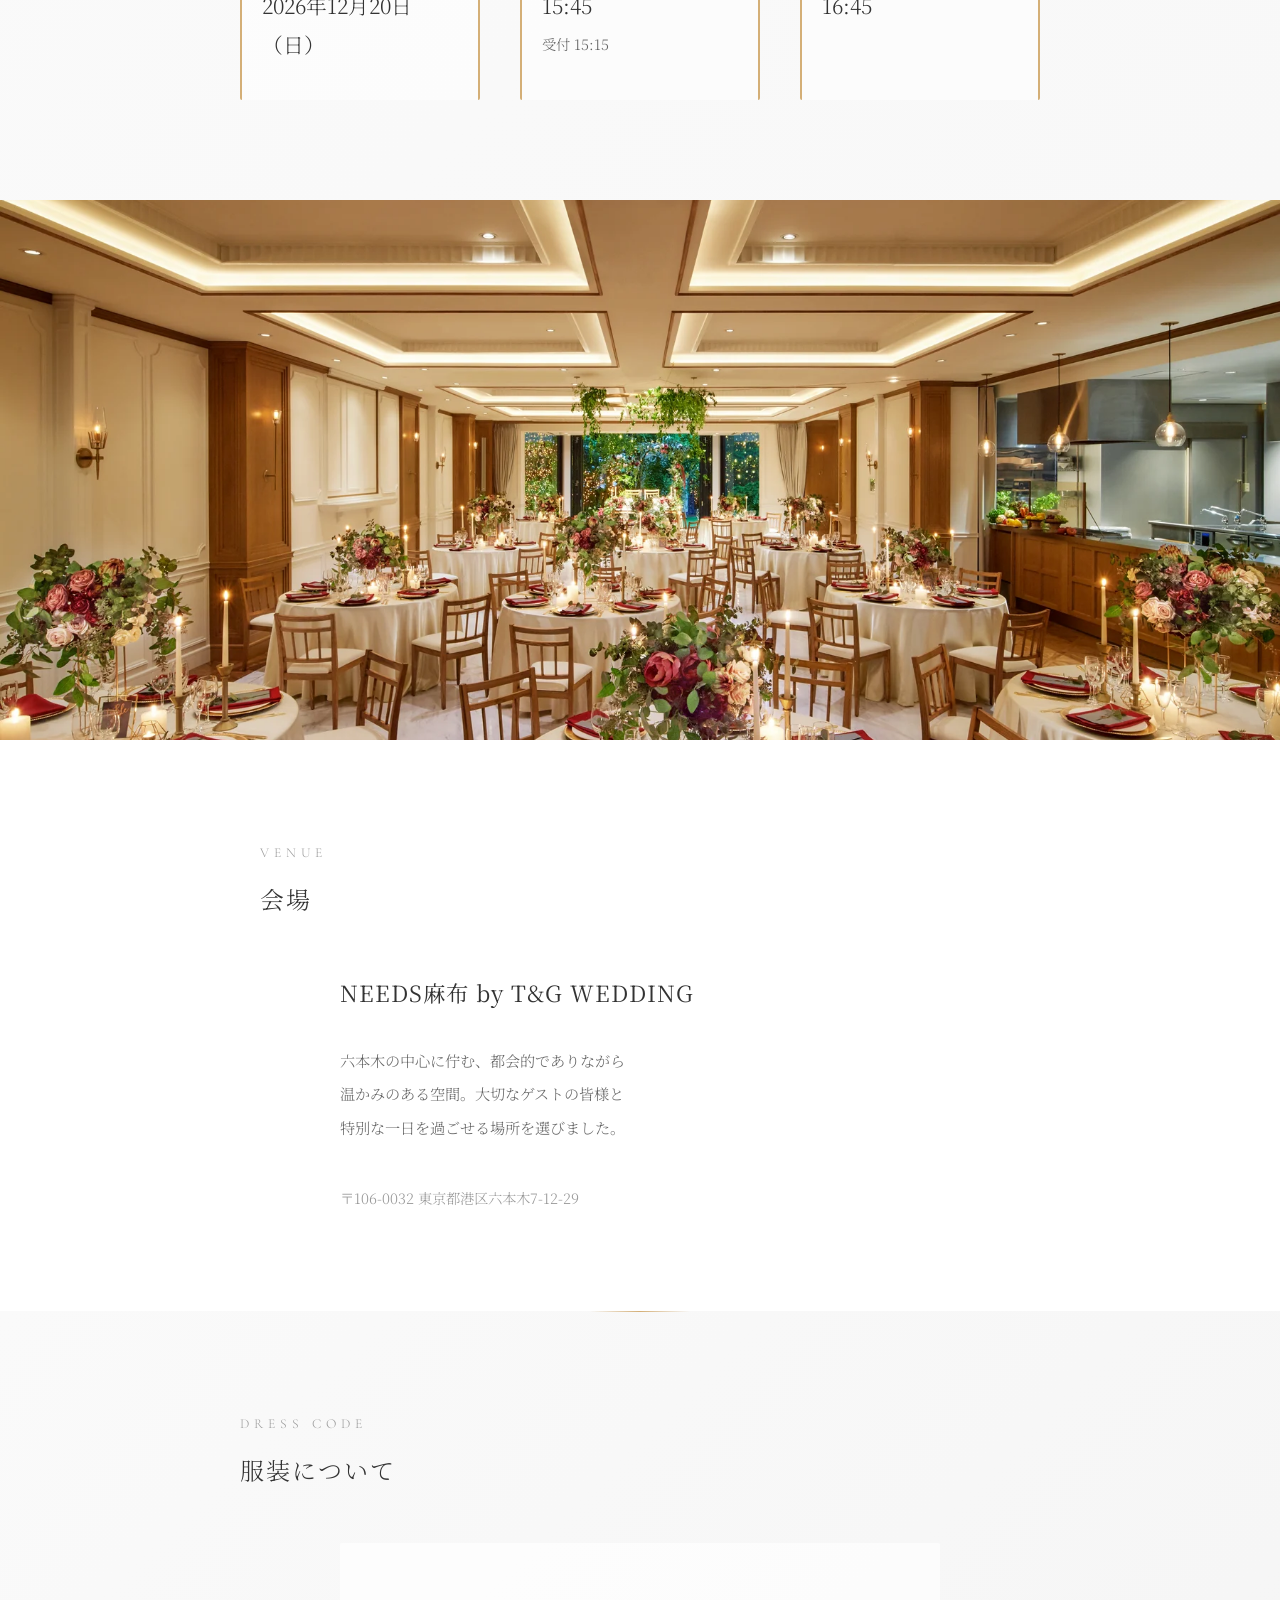
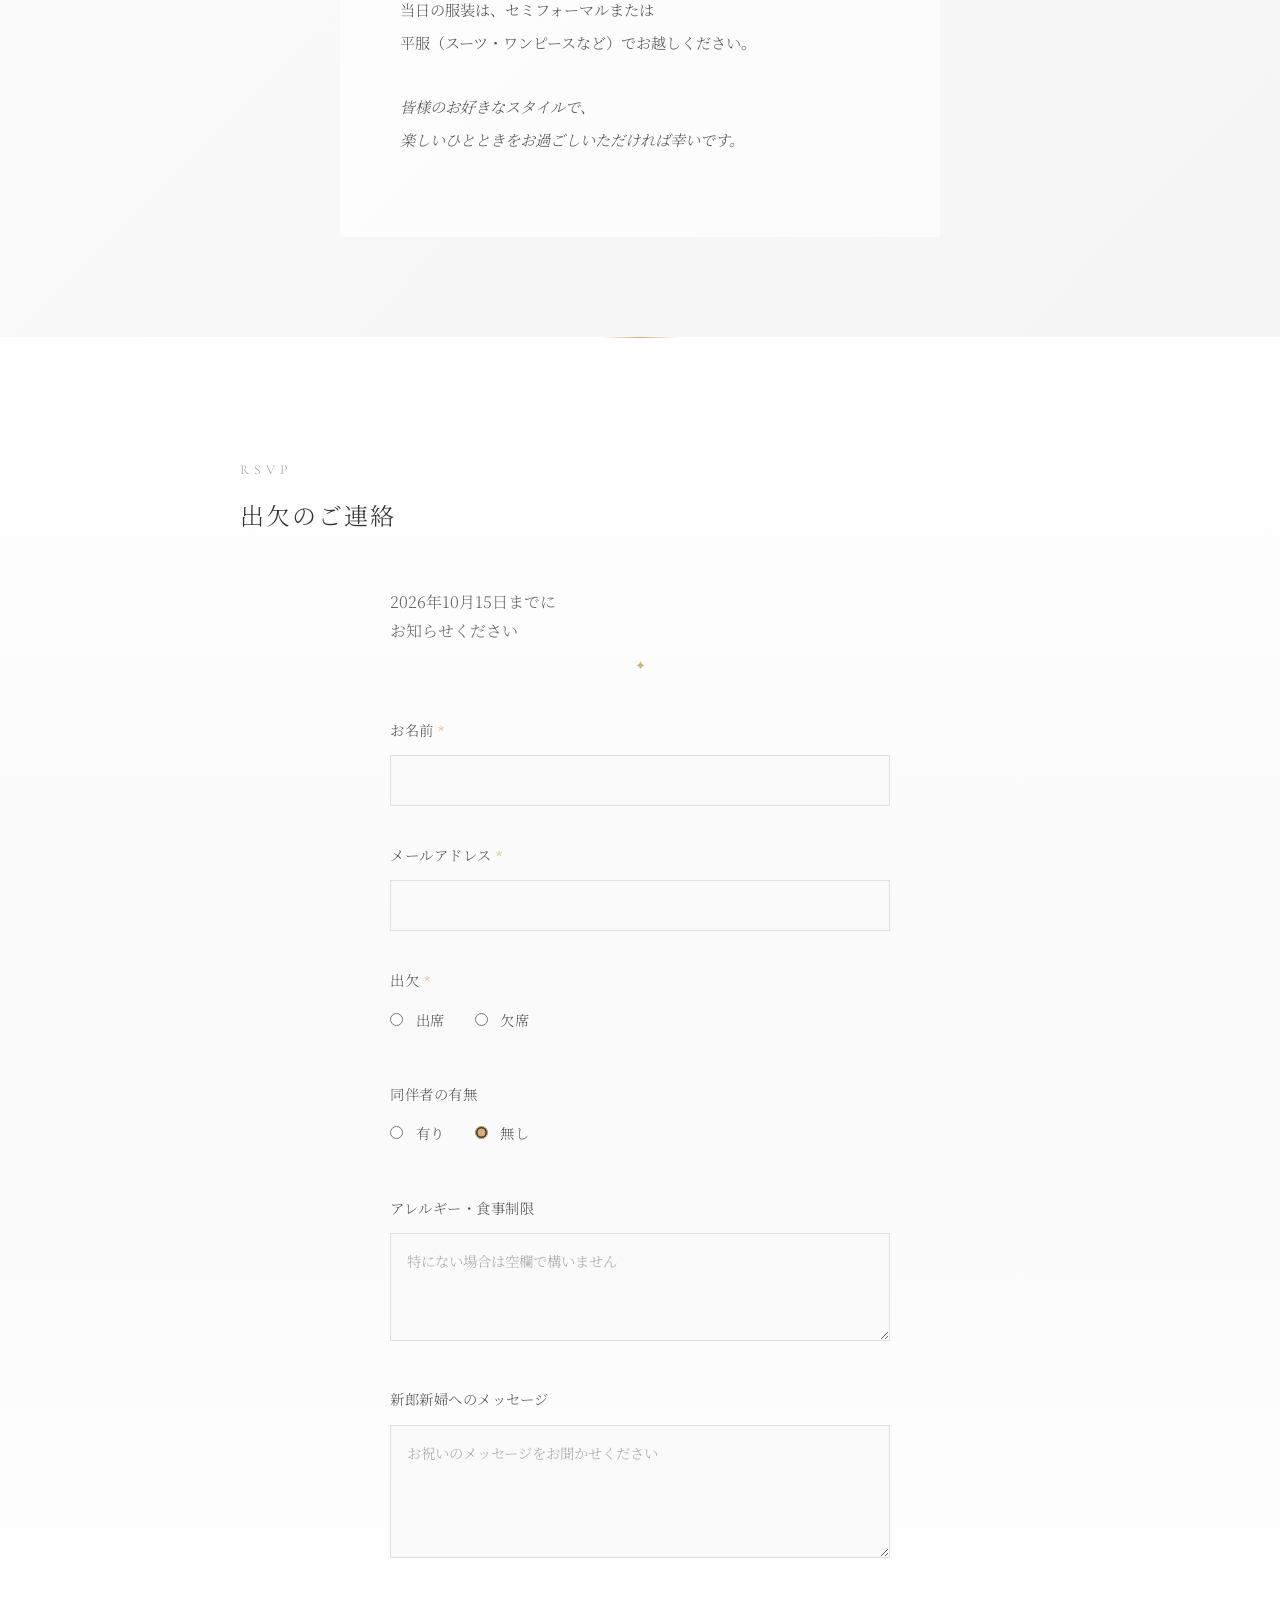
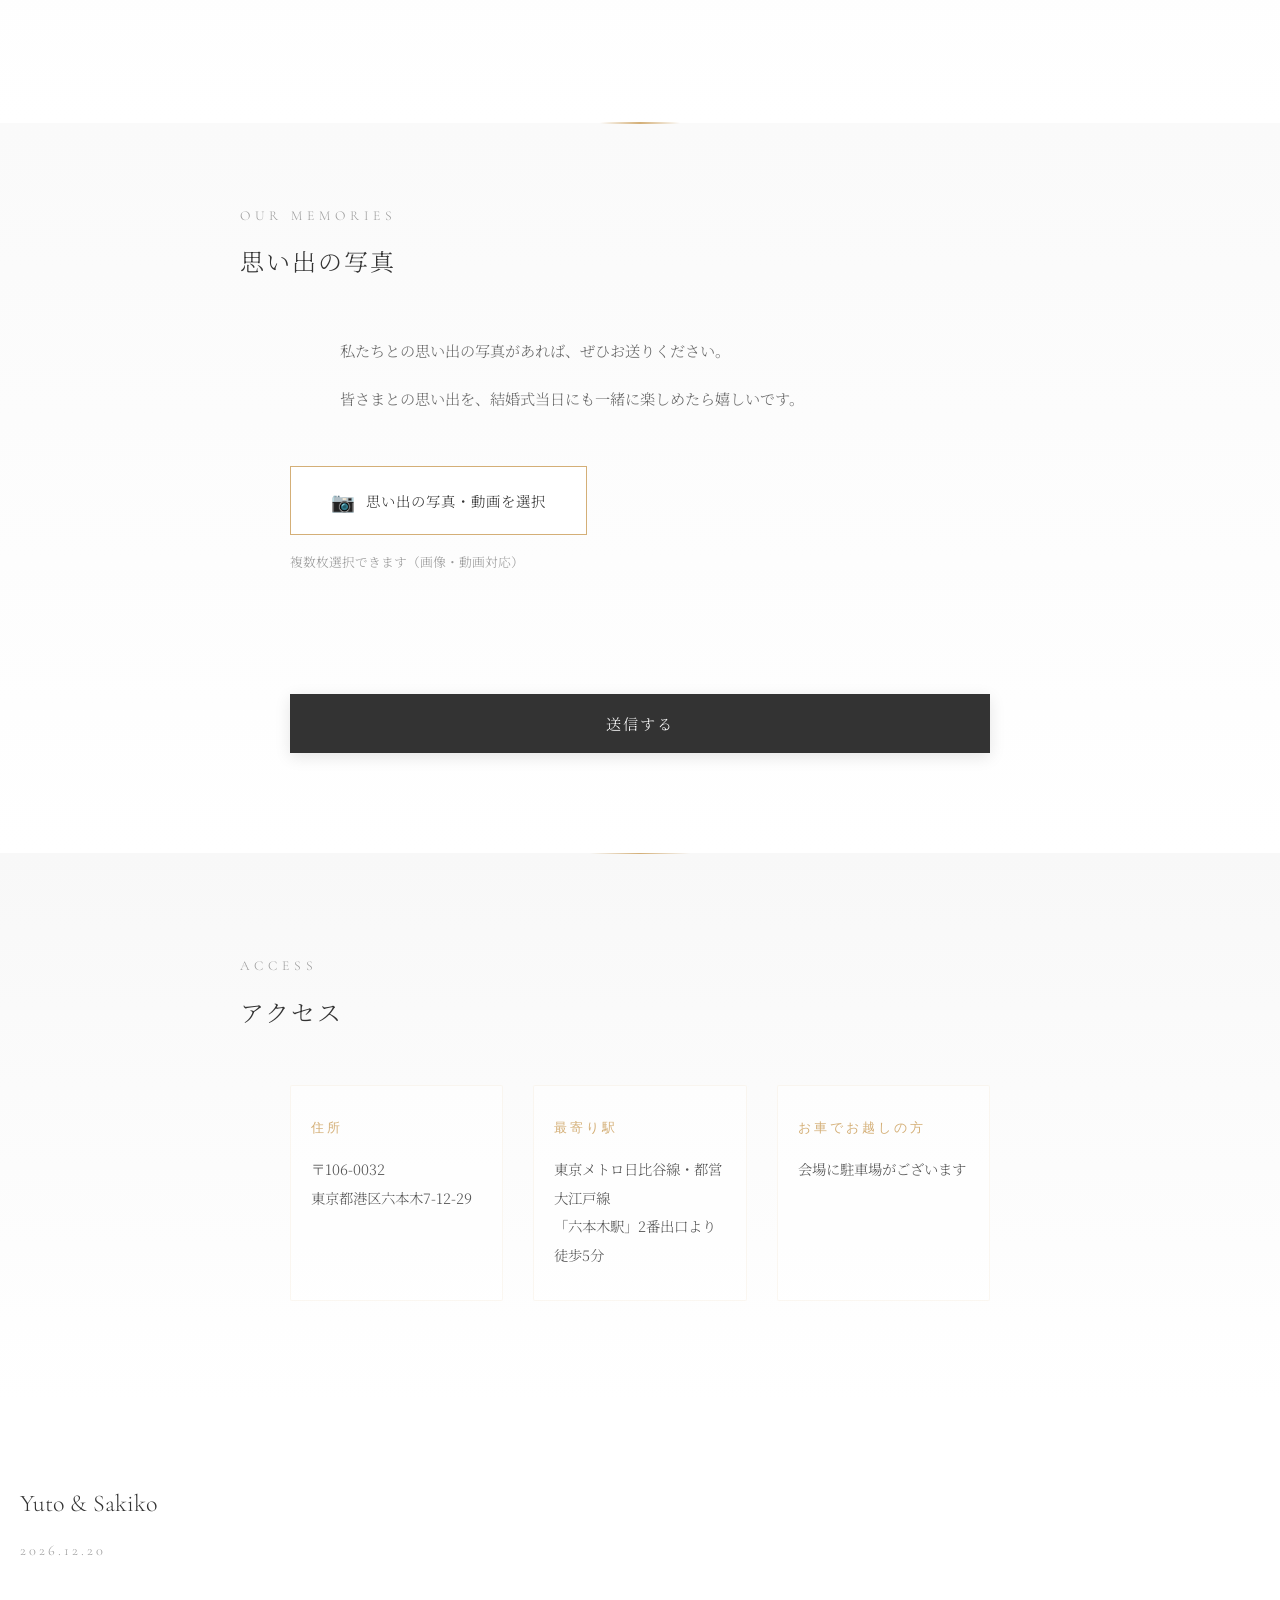
==== commit 7d7da83b: "GAS連携: フォーム送信をGoogleスプレッドシート対応に変更、画像・動画アップロード機能追加" ====
--- a/index.html
+++ b/index.html
@@ -217,12 +217,12 @@
             
             <div class="memories-content">
                 <div class="photo-upload-section">
-                    <input type="file" id="photoUpload" accept="image/*" multiple style="display: none;">
-                    <button class="photo-upload-button" id="photoUploadButton">
+                    <input type="file" id="photoUpload" accept="image/*,video/*" multiple style="display: none;">
+                    <button type="button" class="photo-upload-button" id="photoUploadButton">
                         <span class="upload-icon">📷</span>
-                        <span>思い出の写真を選択</span>
+                        <span>思い出の写真・動画を選択</span>
                     </button>
-                    <p class="upload-note">複数枚選択できます</p>
+                    <p class="upload-note">複数枚選択できます（画像・動画対応）</p>
                 </div>
 
                 <div class="photo-preview-container" id="photoPreviewContainer"></div>
--- a/style.css
+++ b/style.css
@@ -100,7 +100,7 @@
 .section-content {
     max-width: 800px;
     margin: 0 auto;
-    text-align: center;
+    text-align: left;
 }
 
 .section-title-en {
@@ -188,7 +188,7 @@
     max-width: 600px;
     margin: 0 auto 80px;
     padding: 0 20px;
-    text-align: center;
+    text-align: left;
 }
 
 .story-subtitle {
@@ -232,7 +232,7 @@
 }
 
 .info-block {
-    text-align: center;
+    text-align: left;
     padding: 30px 20px;
     background: rgba(255, 255, 255, 0.6);
     border-radius: 2px;
@@ -384,7 +384,7 @@
 .rsvp-content {
     max-width: 500px;
     margin: 0 auto;
-    text-align: center;
+    text-align: left;
 }
 
 .rsvp-deadline {
@@ -533,7 +533,7 @@
 .memories-intro {
     max-width: 600px;
     margin: 0 auto 50px;
-    text-align: center;
+    text-align: left;
 }
 
 .memories-intro p {
@@ -550,7 +550,7 @@
 }
 
 .photo-upload-section {
-    text-align: center;
+    text-align: left;
     margin-bottom: 40px;
 }
 
@@ -618,7 +618,7 @@
     font-size: 0.75rem;
     color: #999;
     margin-top: 8px;
-    text-align: center;
+    text-align: left;
     white-space: nowrap;
     overflow: hidden;
     text-overflow: ellipsis;
@@ -705,7 +705,7 @@
     padding: 60px 40px;
     max-width: 500px;
     width: 90%;
-    text-align: center;
+    text-align: left;
     box-shadow: 0 10px 40px rgba(0, 0, 0, 0.3);
     animation: slideUp 0.4s ease;
 }
@@ -795,7 +795,7 @@
 }
 
 .access-block {
-    text-align: center;
+    text-align: left;
     padding: 30px 20px;
     background: rgba(255, 255, 255, 0.5);
     border-radius: 2px;
@@ -828,7 +828,7 @@
 /* ===== Footer ===== */
 .footer {
     padding: 80px 20px;
-    text-align: center;
+    text-align: left;
     background: #fff;
 }
 
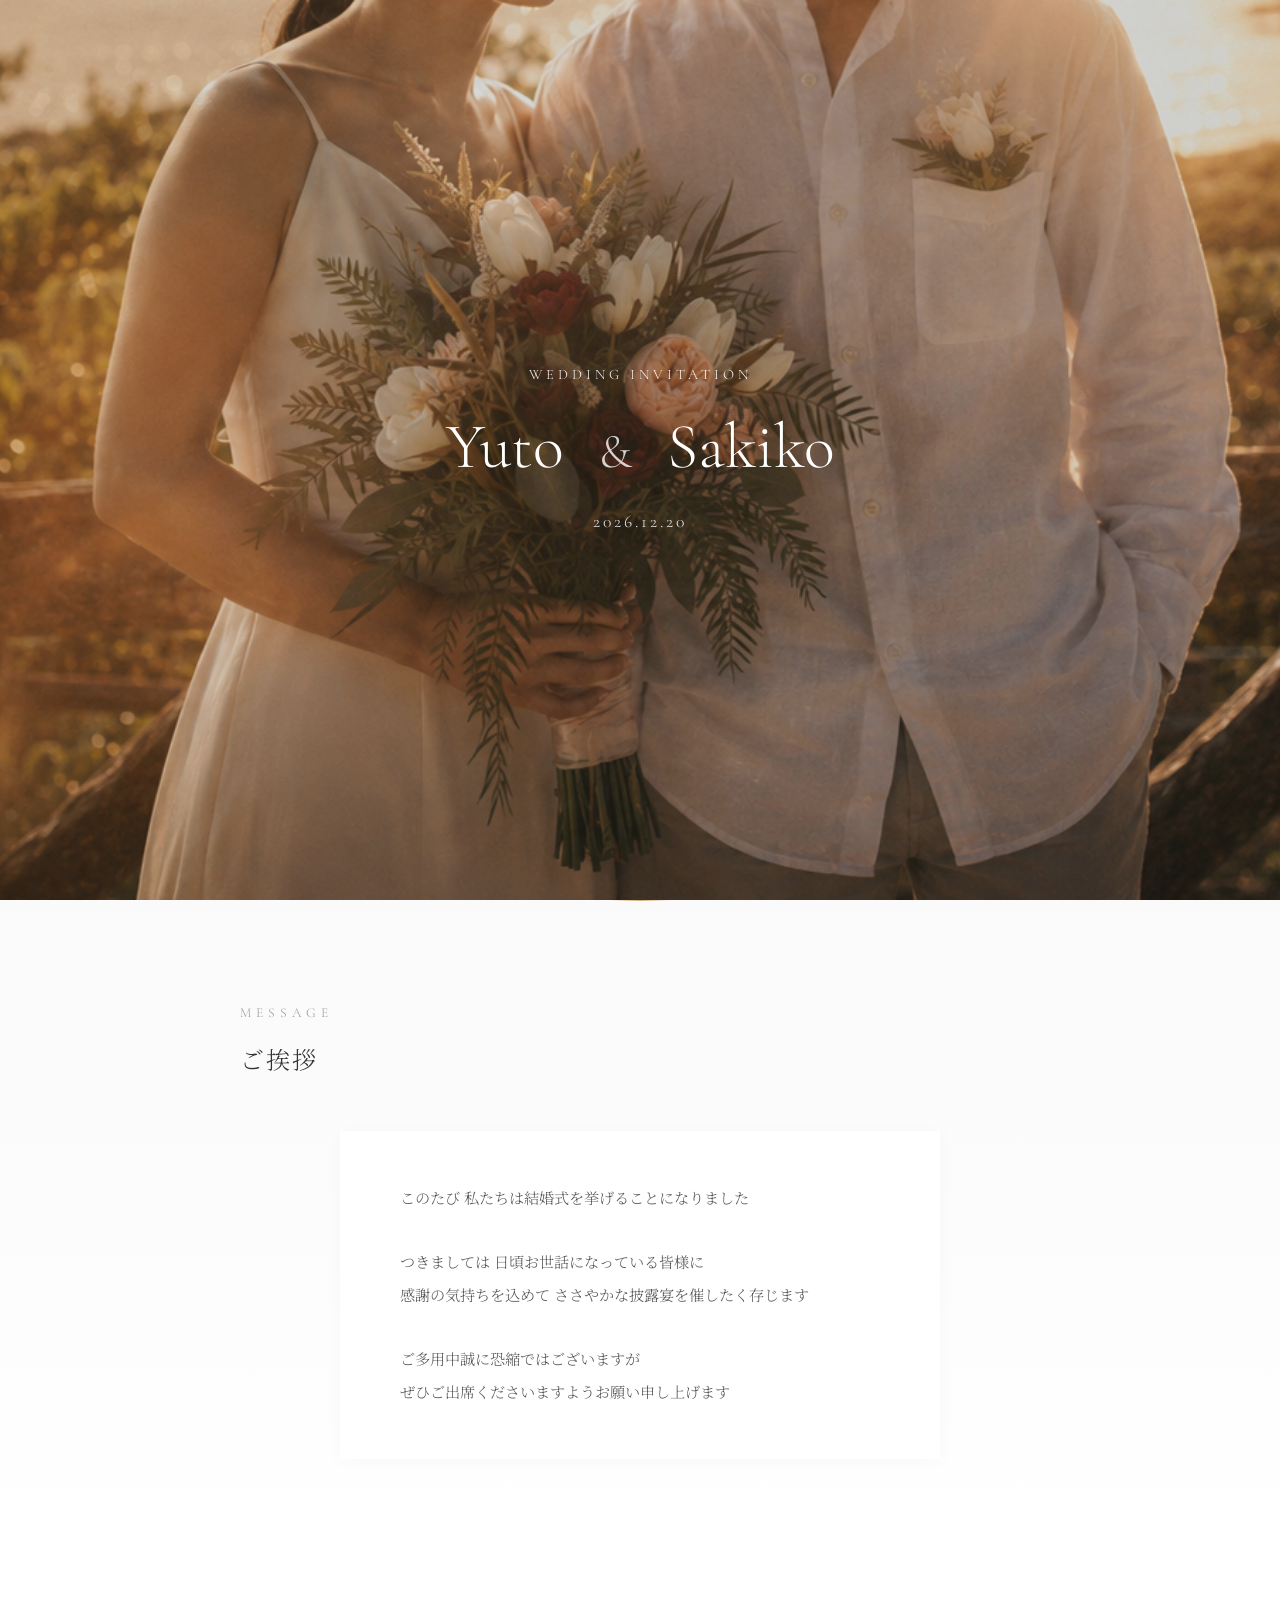
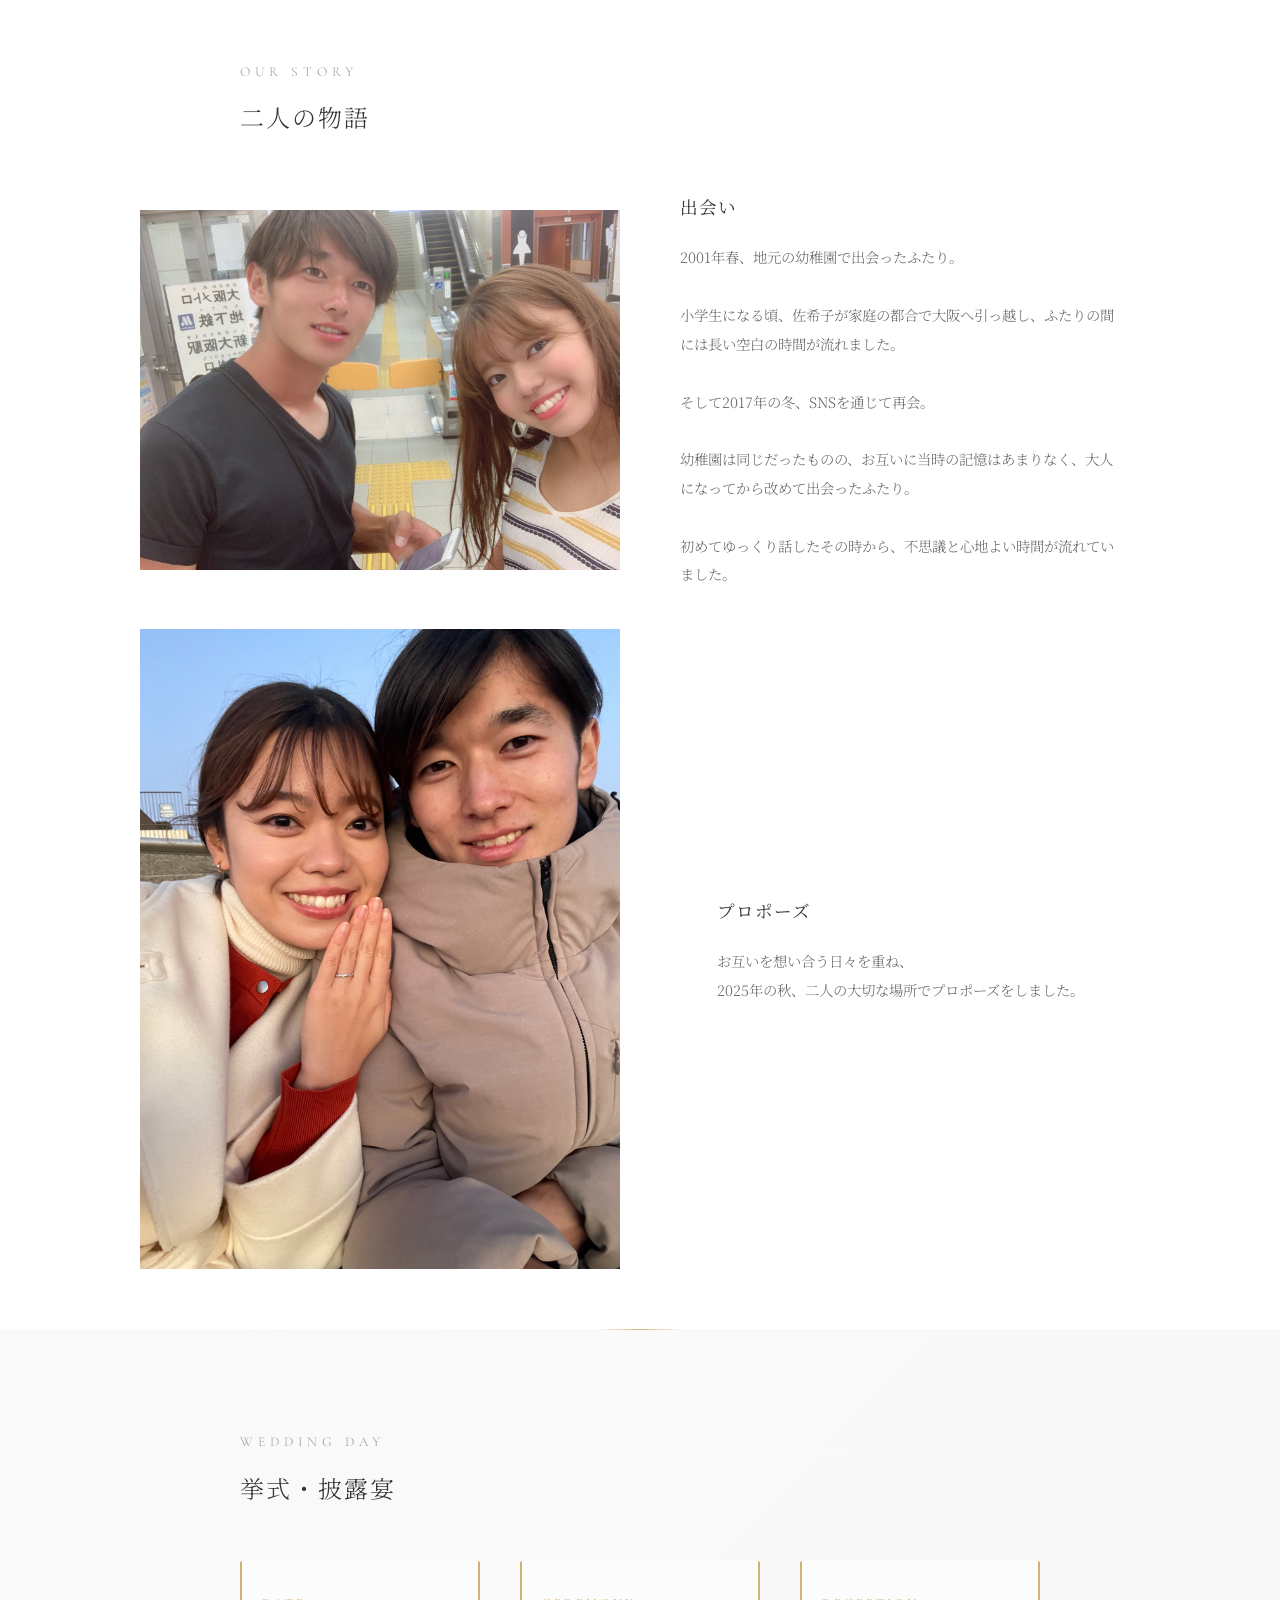
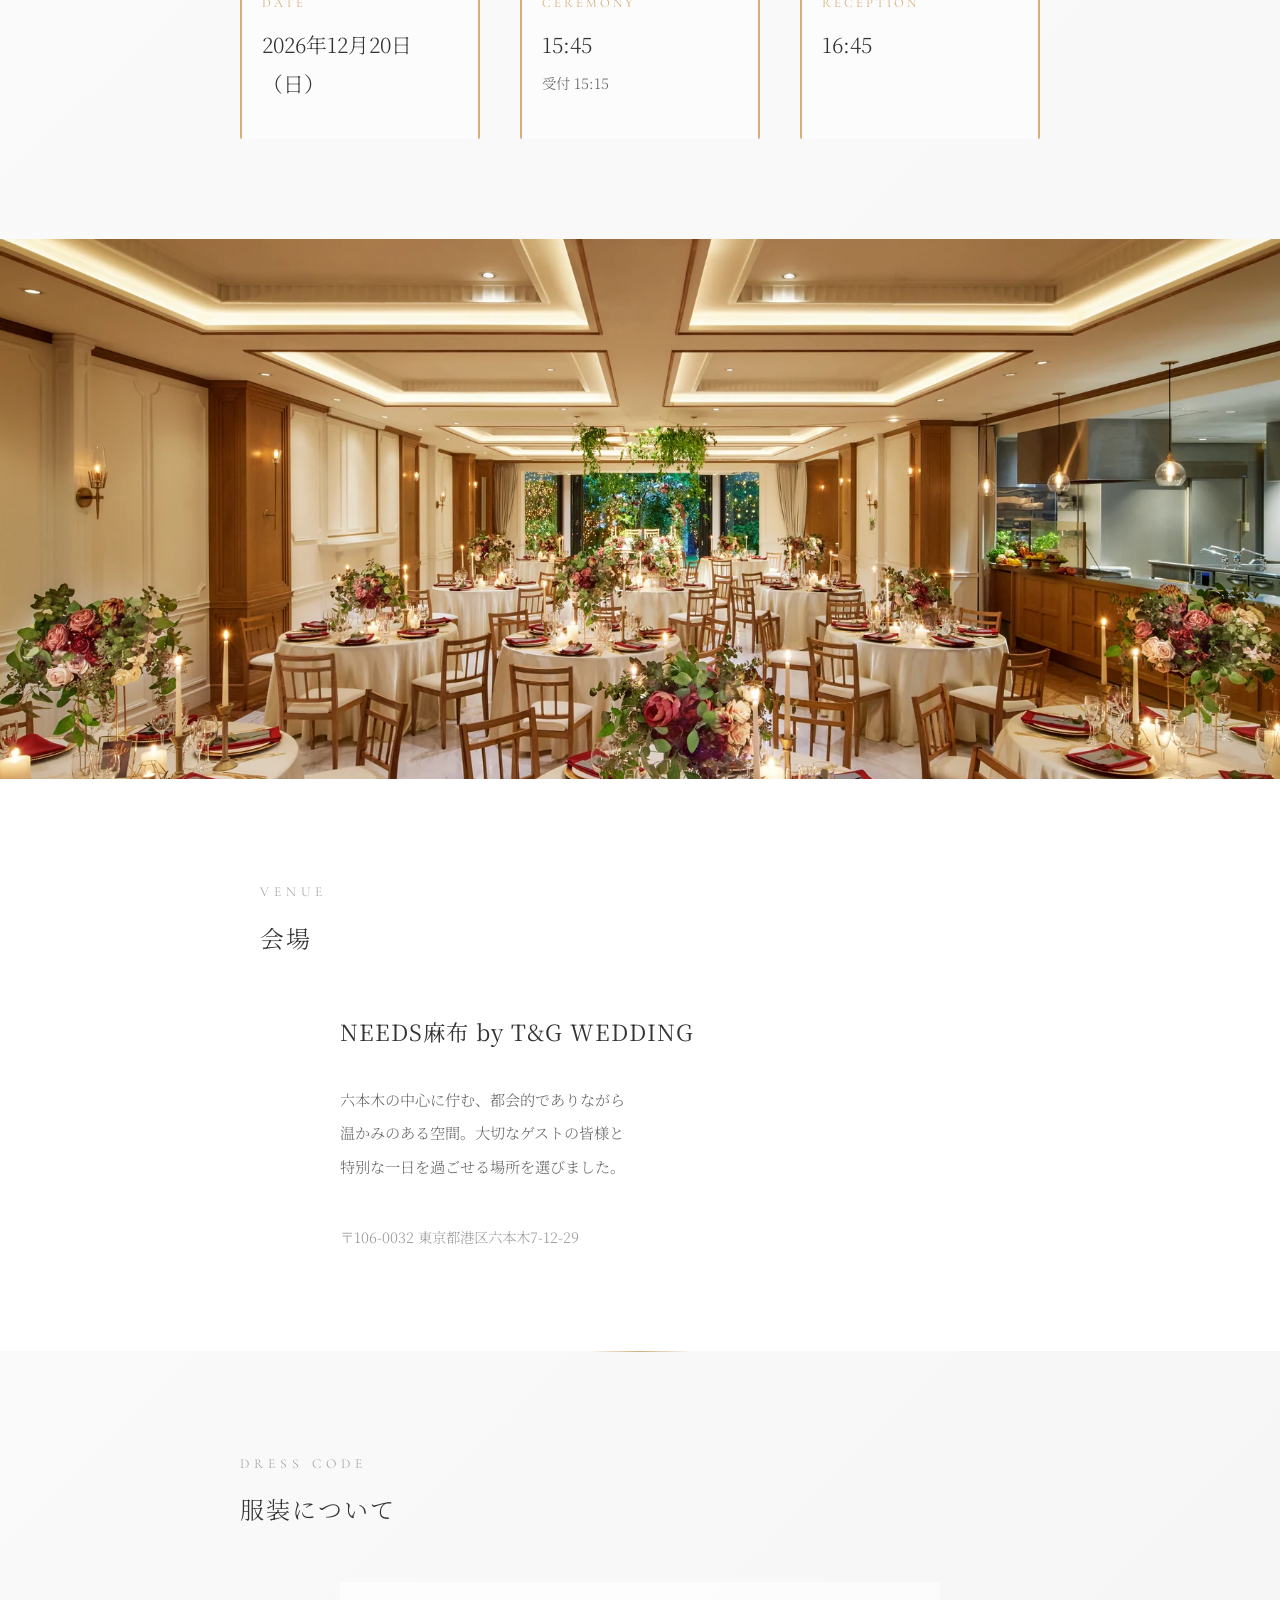
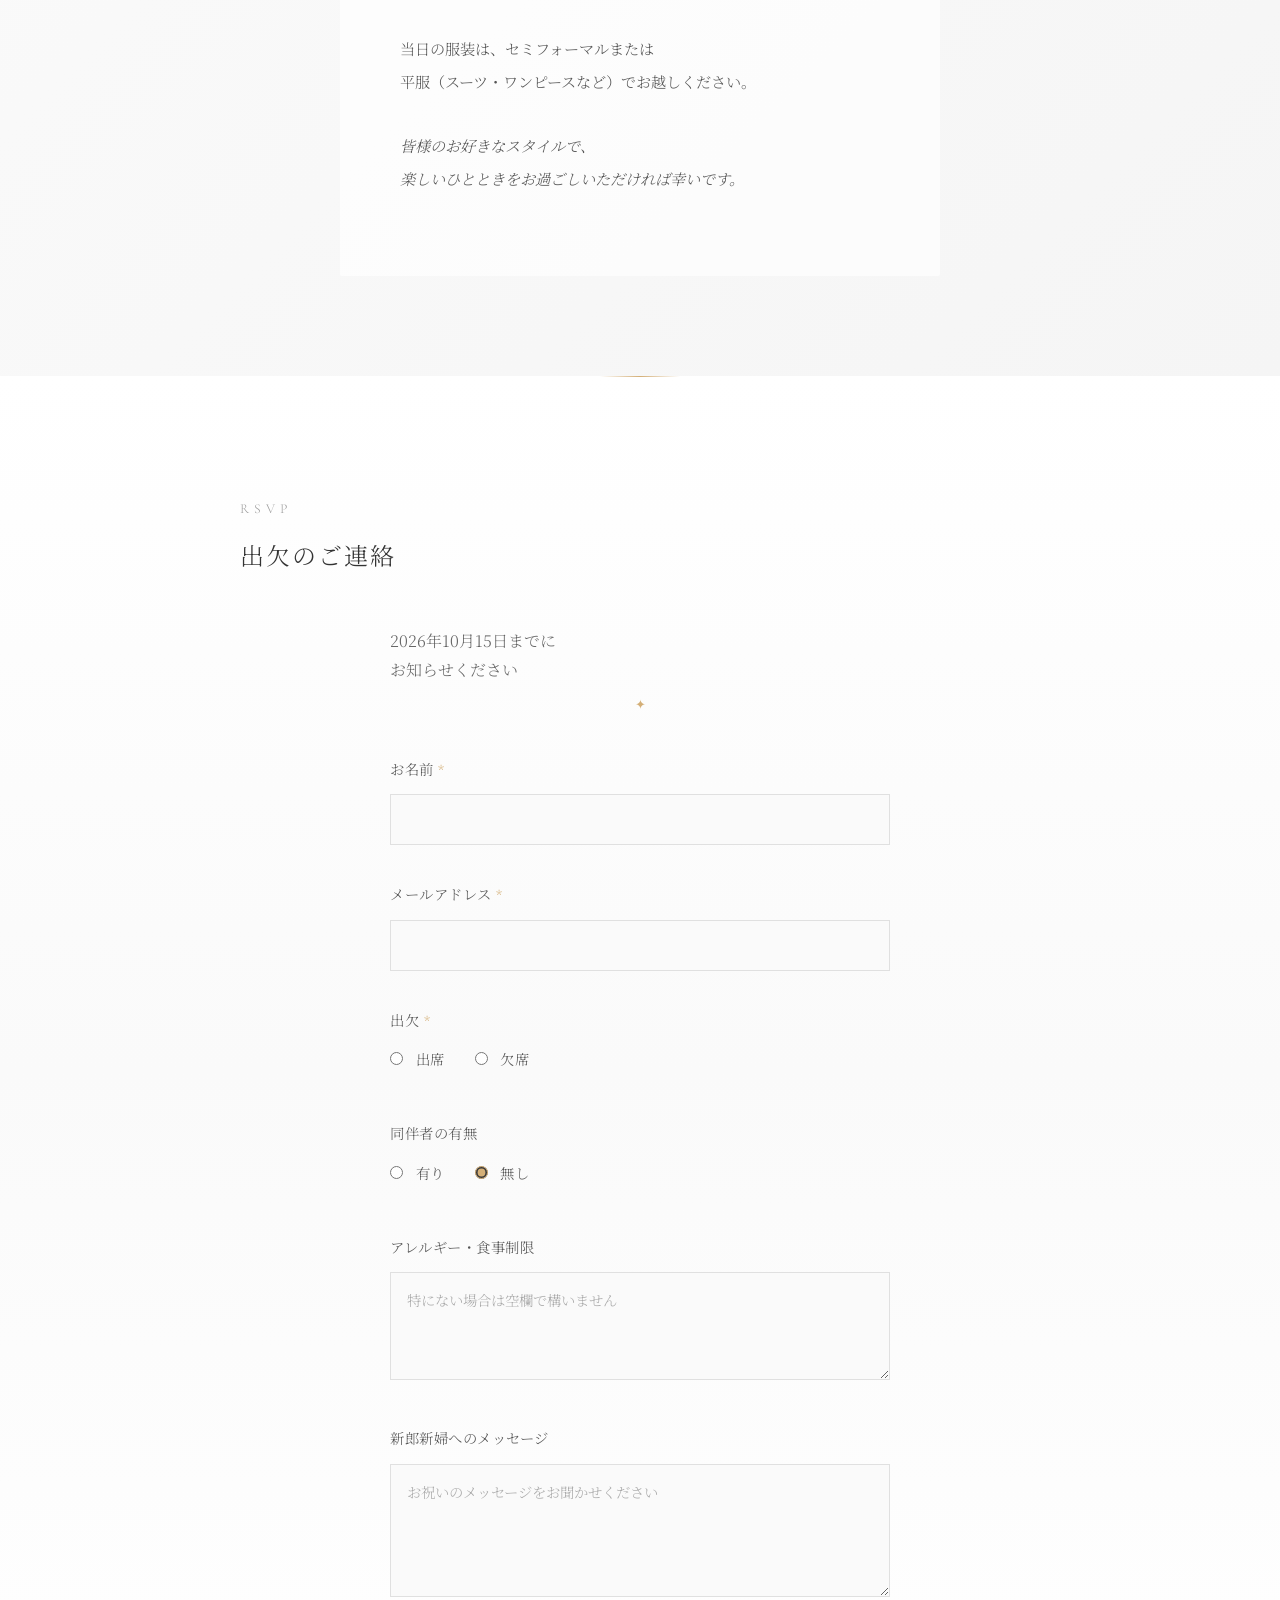
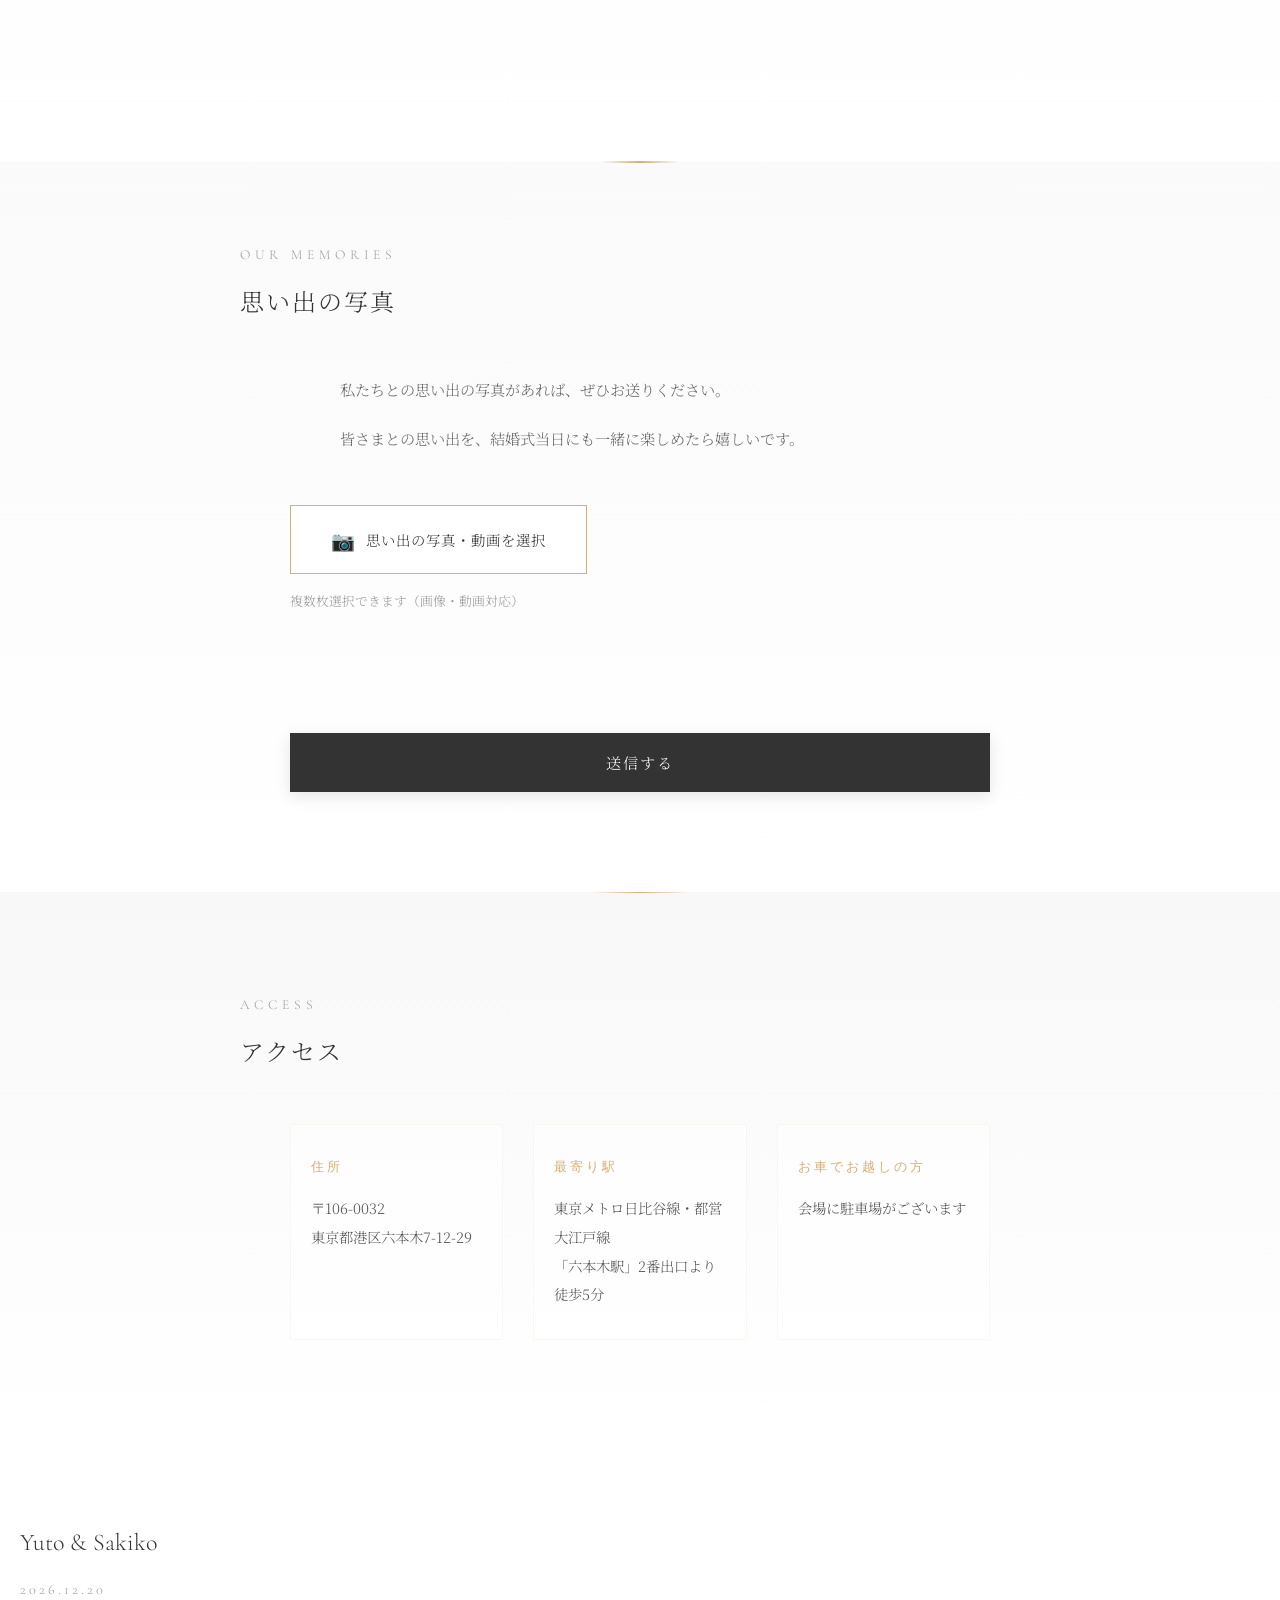
==== commit 8115e9ae: "出会いのストーリーを詳細な内容に更新" ====
--- a/index.html
+++ b/index.html
@@ -60,8 +60,15 @@
             <div class="story-text-block">
                 <h3 class="story-subtitle">出会い</h3>
                 <p class="story-text">
-                    2020年の春、共通の友人を通じて出会いました。<br>
-                    初めて話した時から、不思議と心地よい時間が流れていました。
+                    2001年春、地元の幼稚園で出会ったふたり。<br>
+                    <br>
+                    小学生になる頃、佐希子が家庭の都合で大阪へ引っ越し、ふたりの間には長い空白の時間が流れました。<br>
+                    <br>
+                    そして2017年の冬、SNSを通じて再会。<br>
+                    <br>
+                    幼稚園は同じだったものの、お互いに当時の記憶はあまりなく、大人になってから改めて出会ったふたり。<br>
+                    <br>
+                    初めてゆっくり話したその時から、不思議と心地よい時間が流れていました。
                 </p>
             </div>
             <div class="story-image">
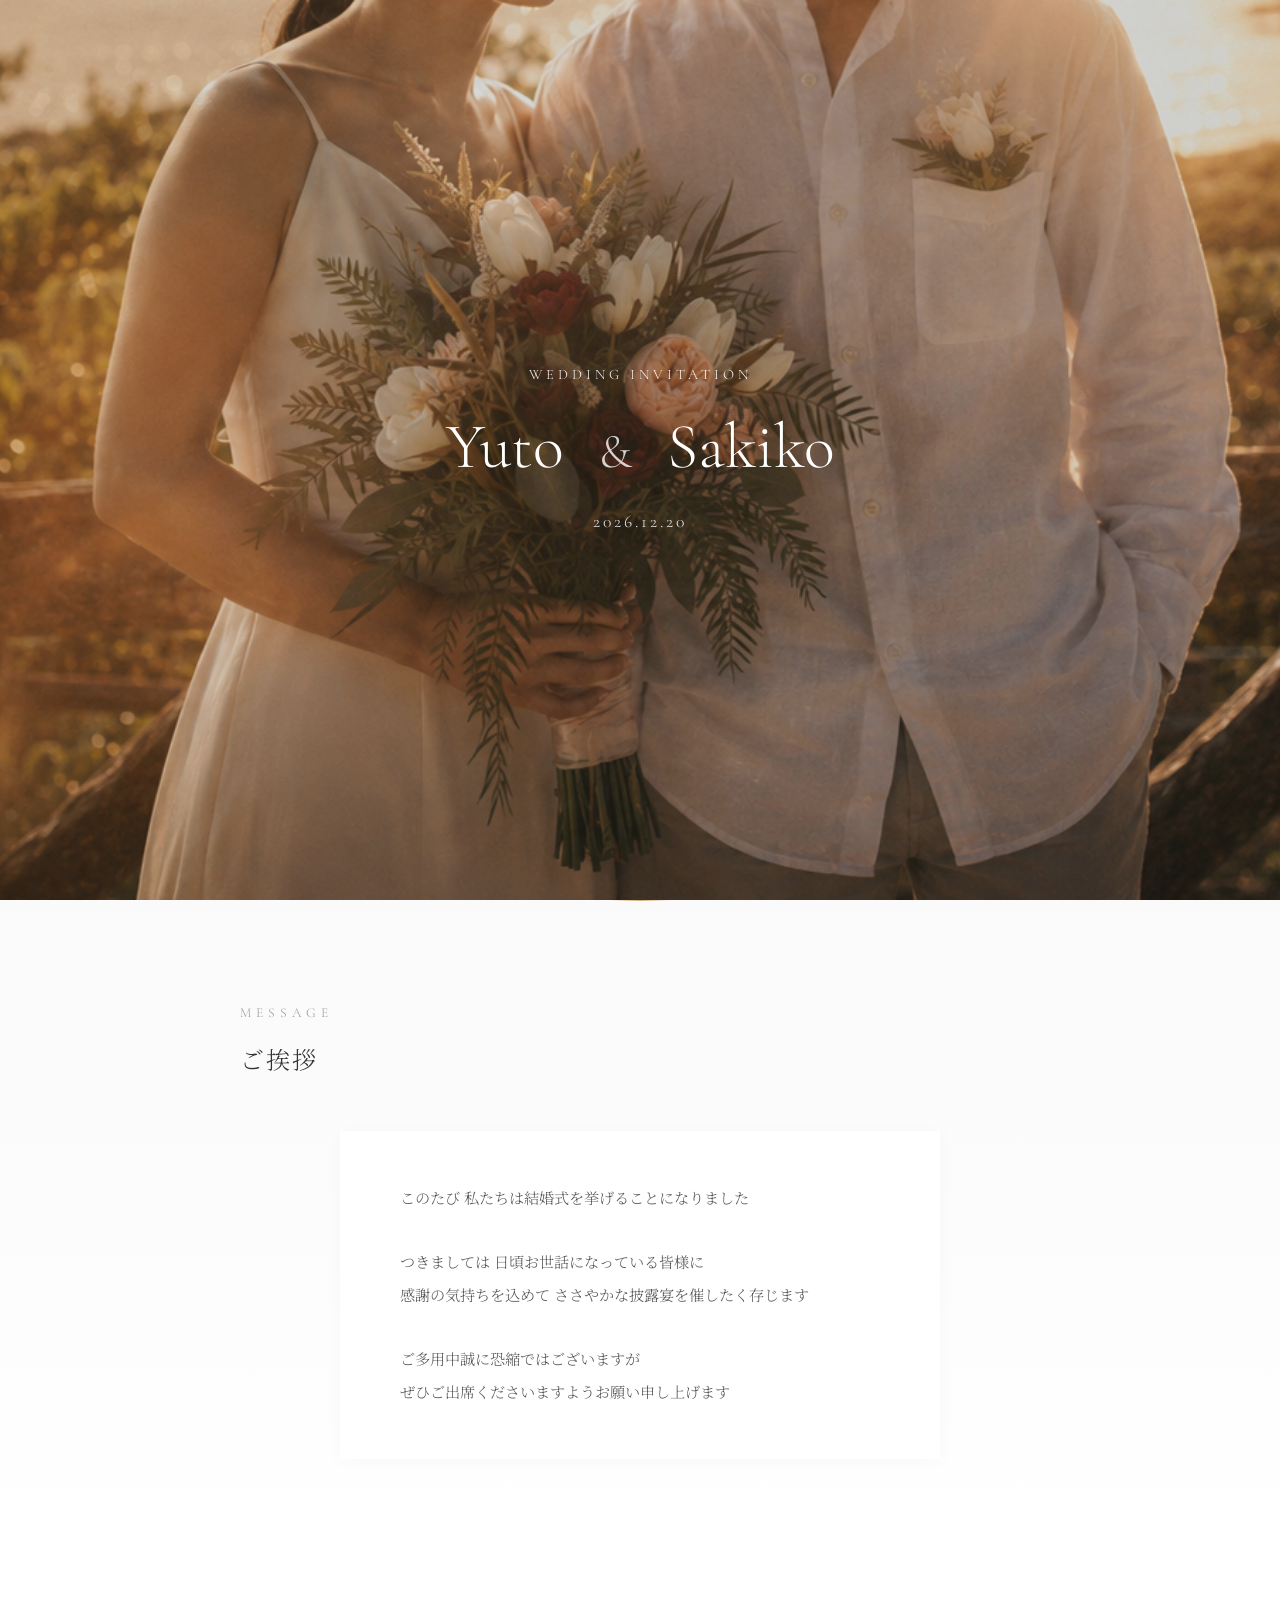
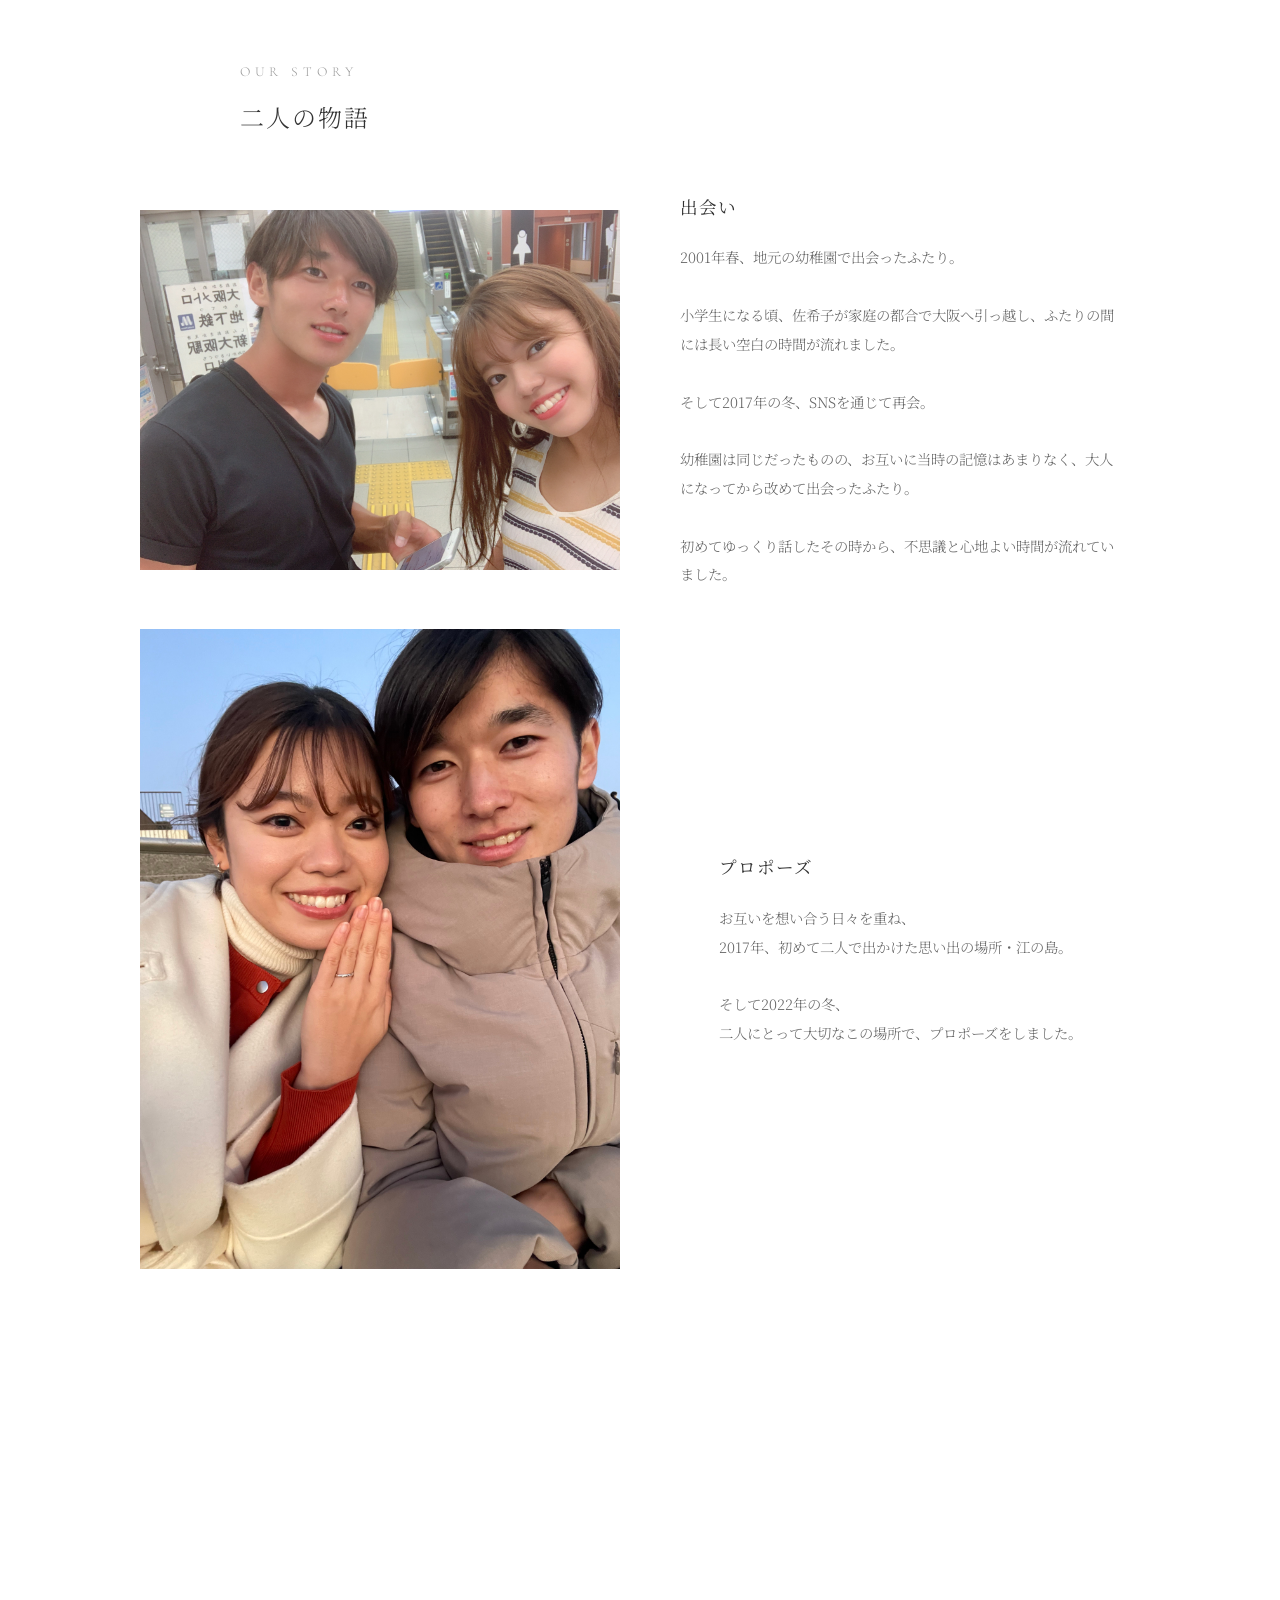
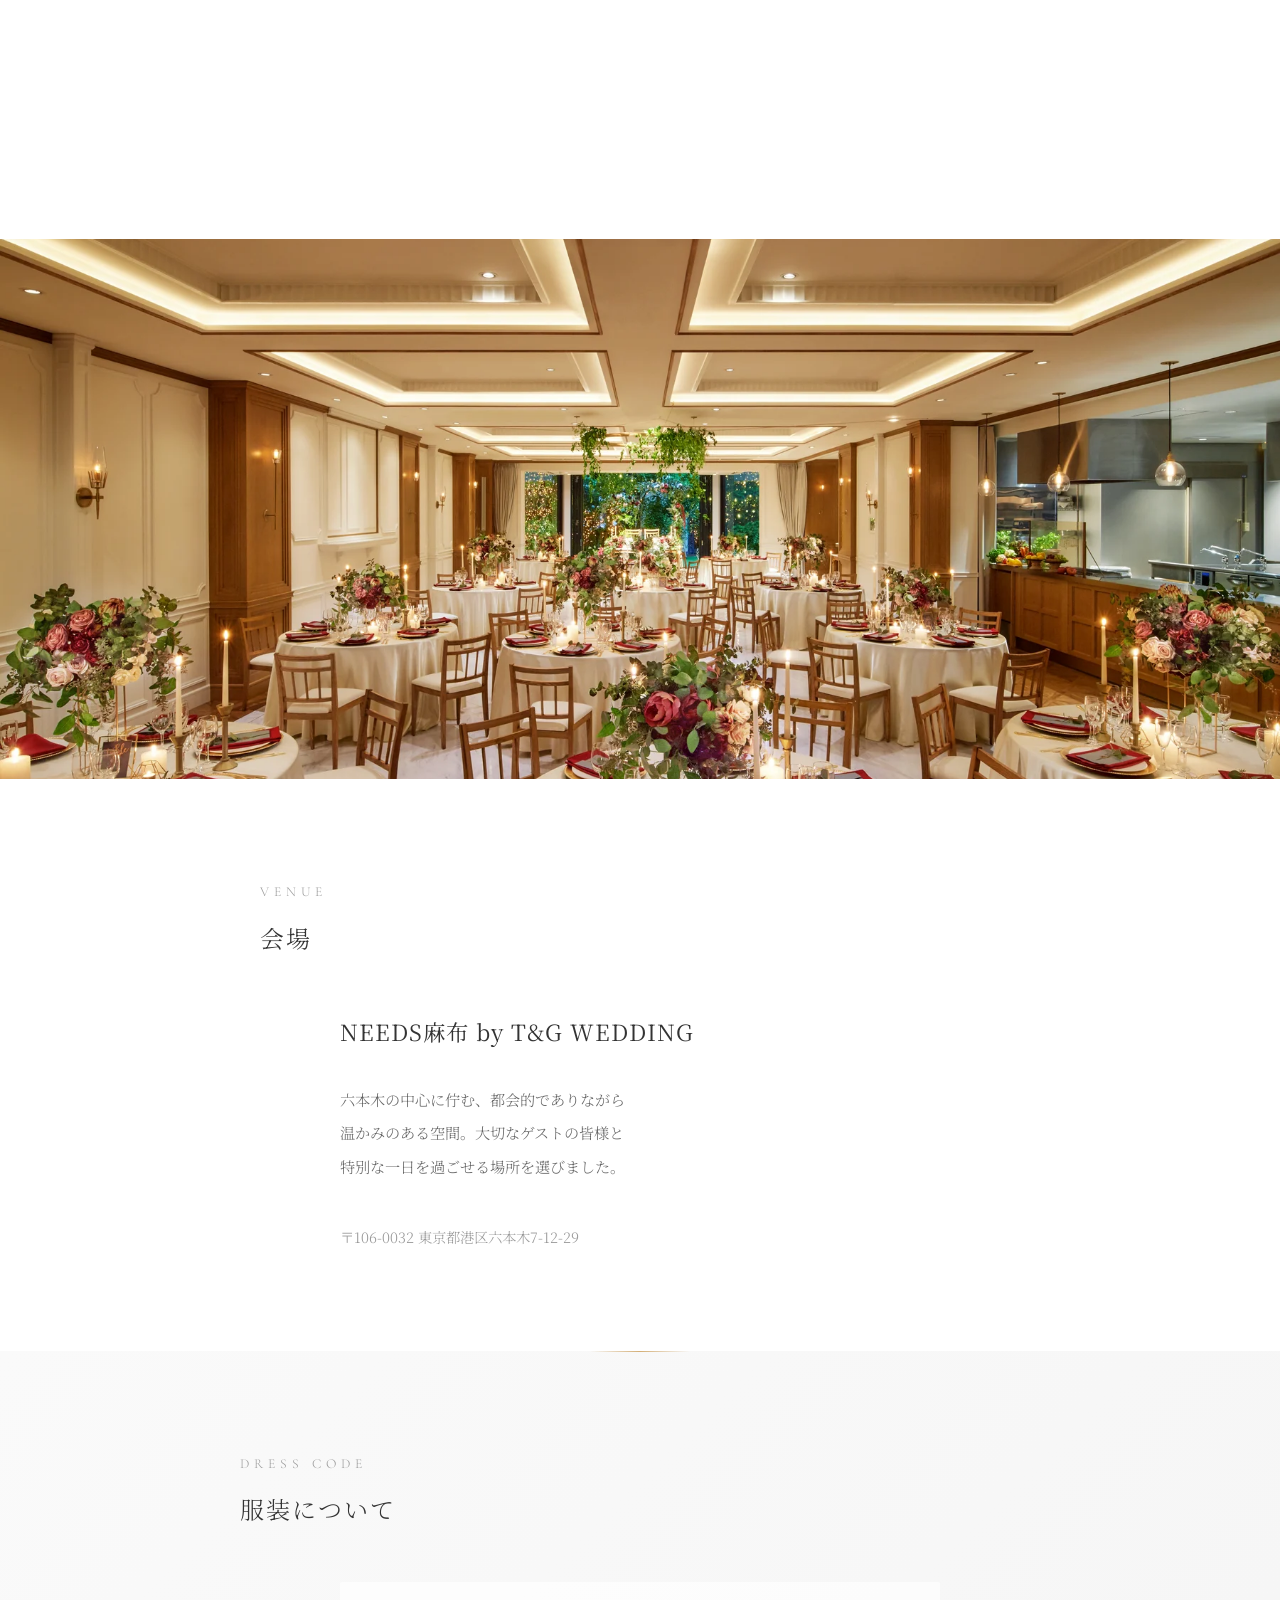
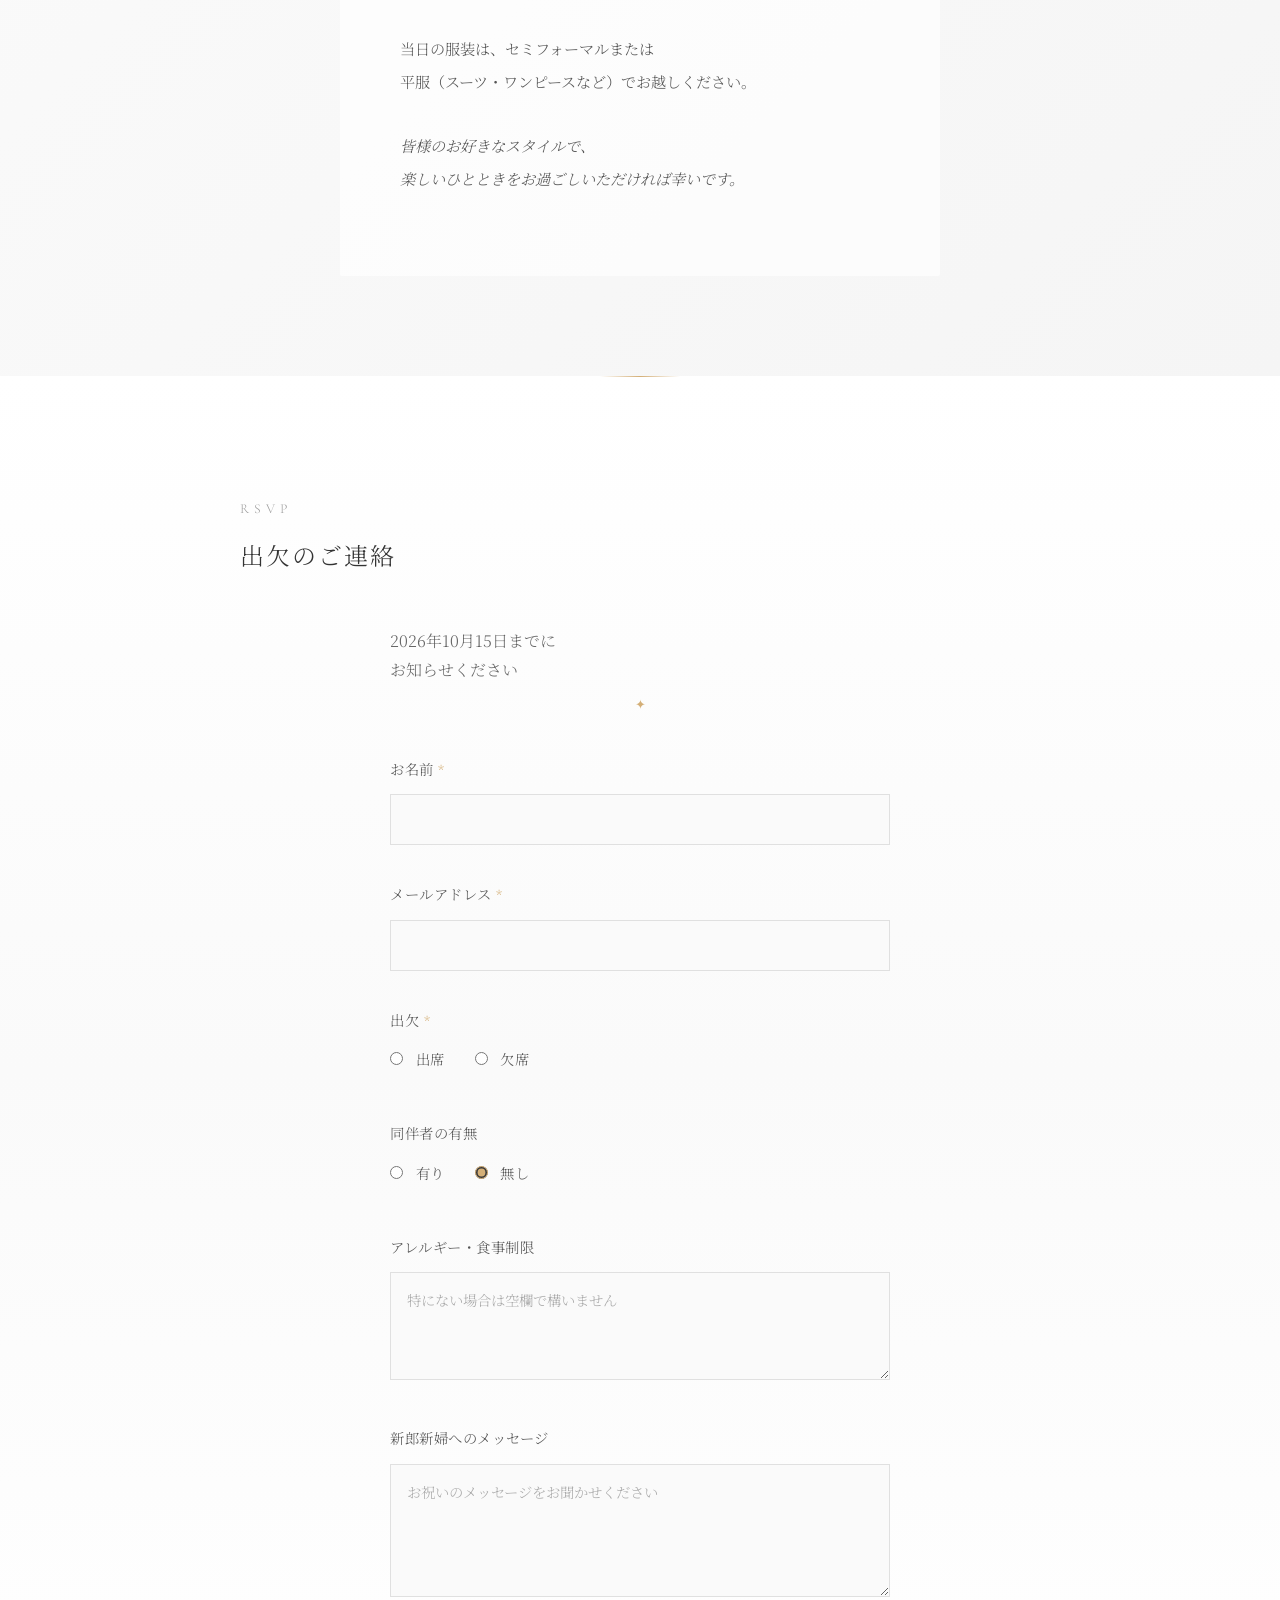
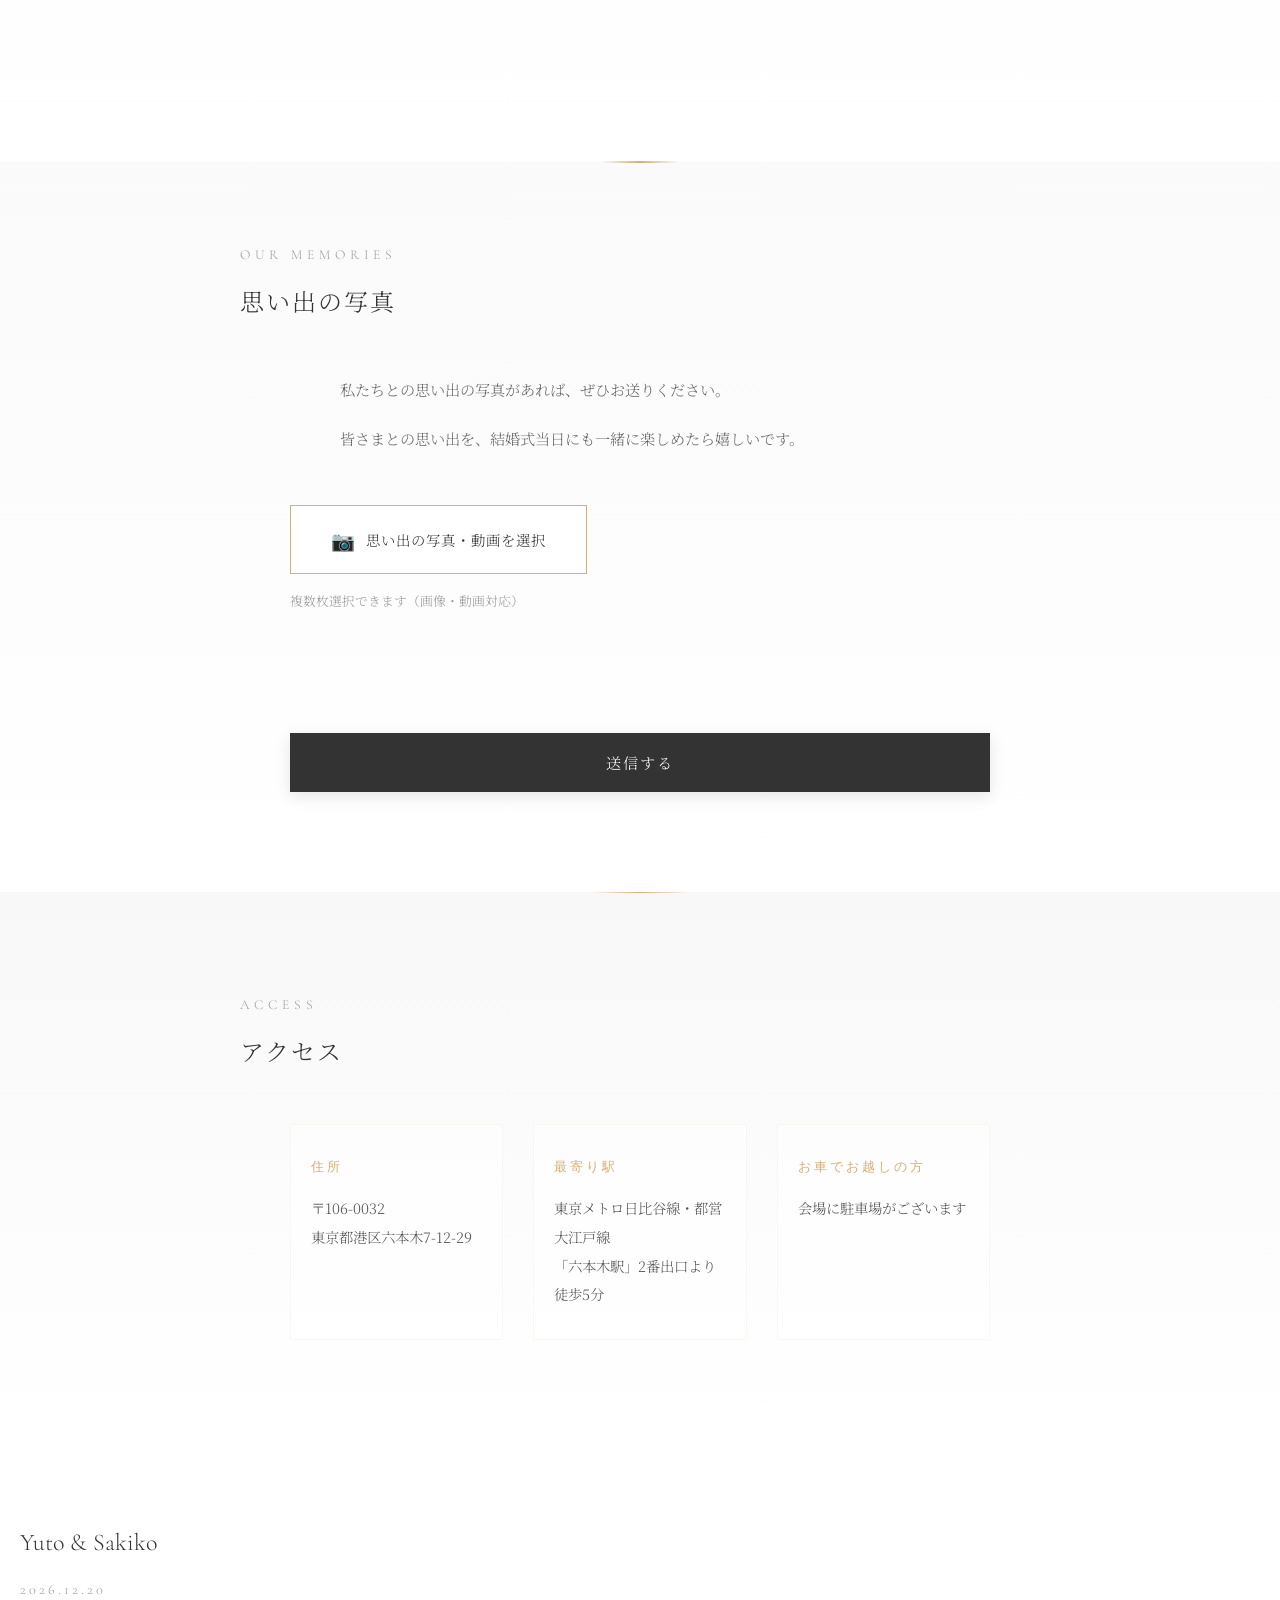
==== commit 552784b1: "プロポーズのストーリーを江の島の思い出を含む内容に更新" ====
--- a/index.html
+++ b/index.html
@@ -78,7 +78,10 @@
                 <h3 class="story-subtitle">プロポーズ</h3>
                 <p class="story-text">
                     お互いを想い合う日々を重ね、<br>
-                    2025年の秋、二人の大切な場所でプロポーズをしました。
+                    2017年、初めて二人で出かけた思い出の場所・江の島。<br>
+                    <br>
+                    そして2022年の冬、<br>
+                    二人にとって大切なこの場所で、プロポーズをしました。
                 </p>
             </div>
         </div>
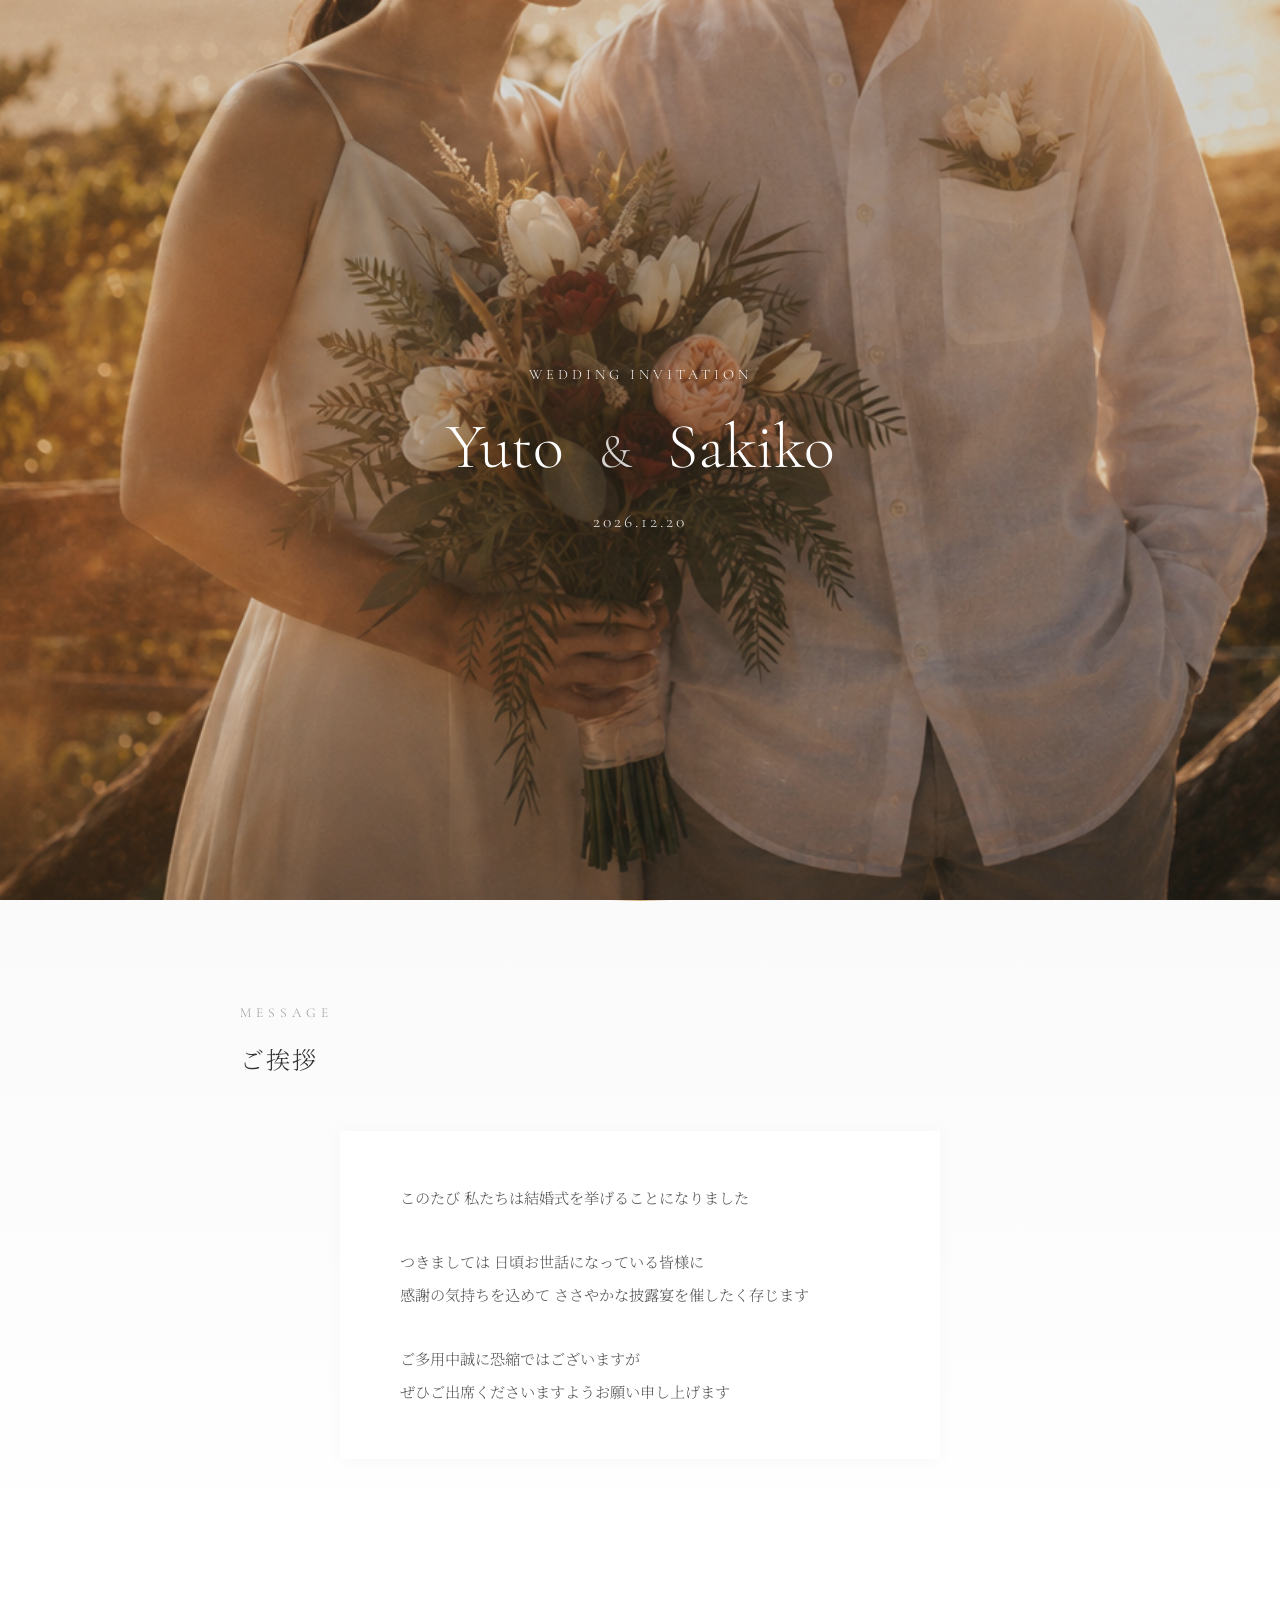
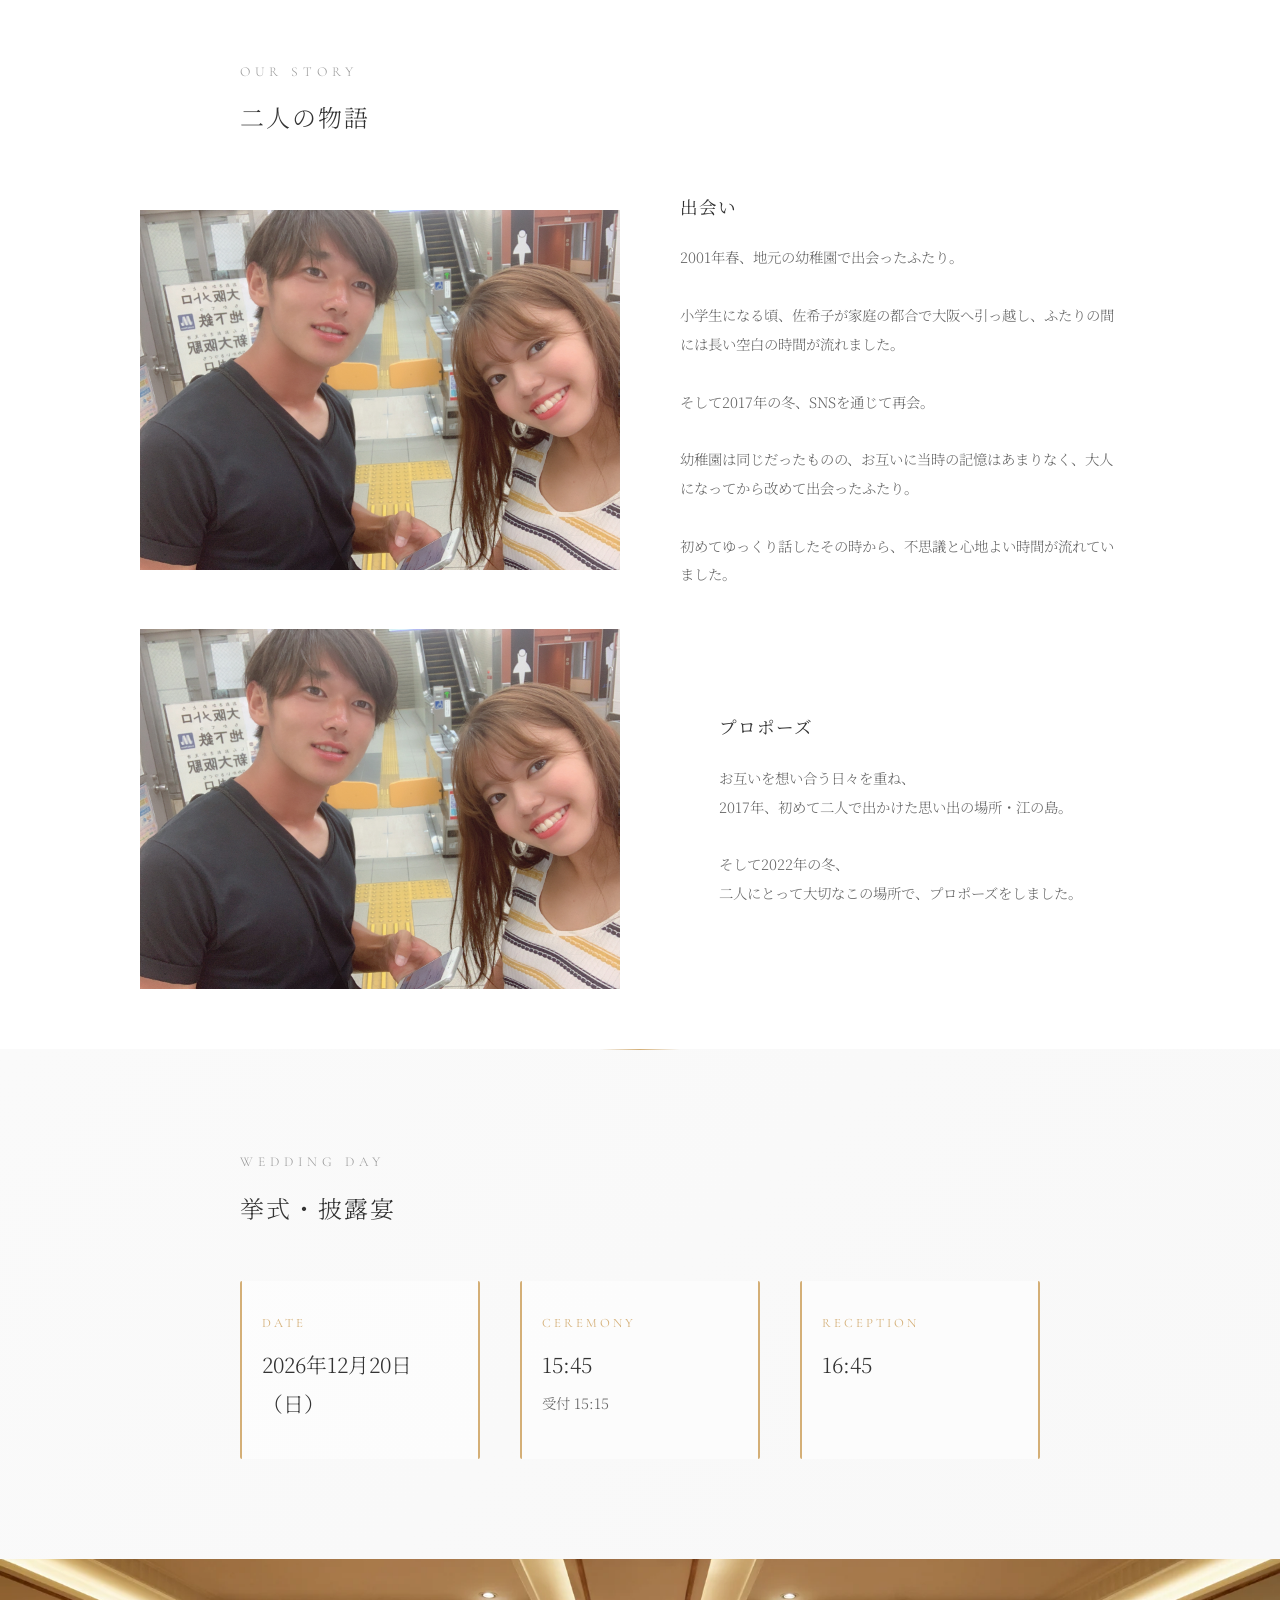
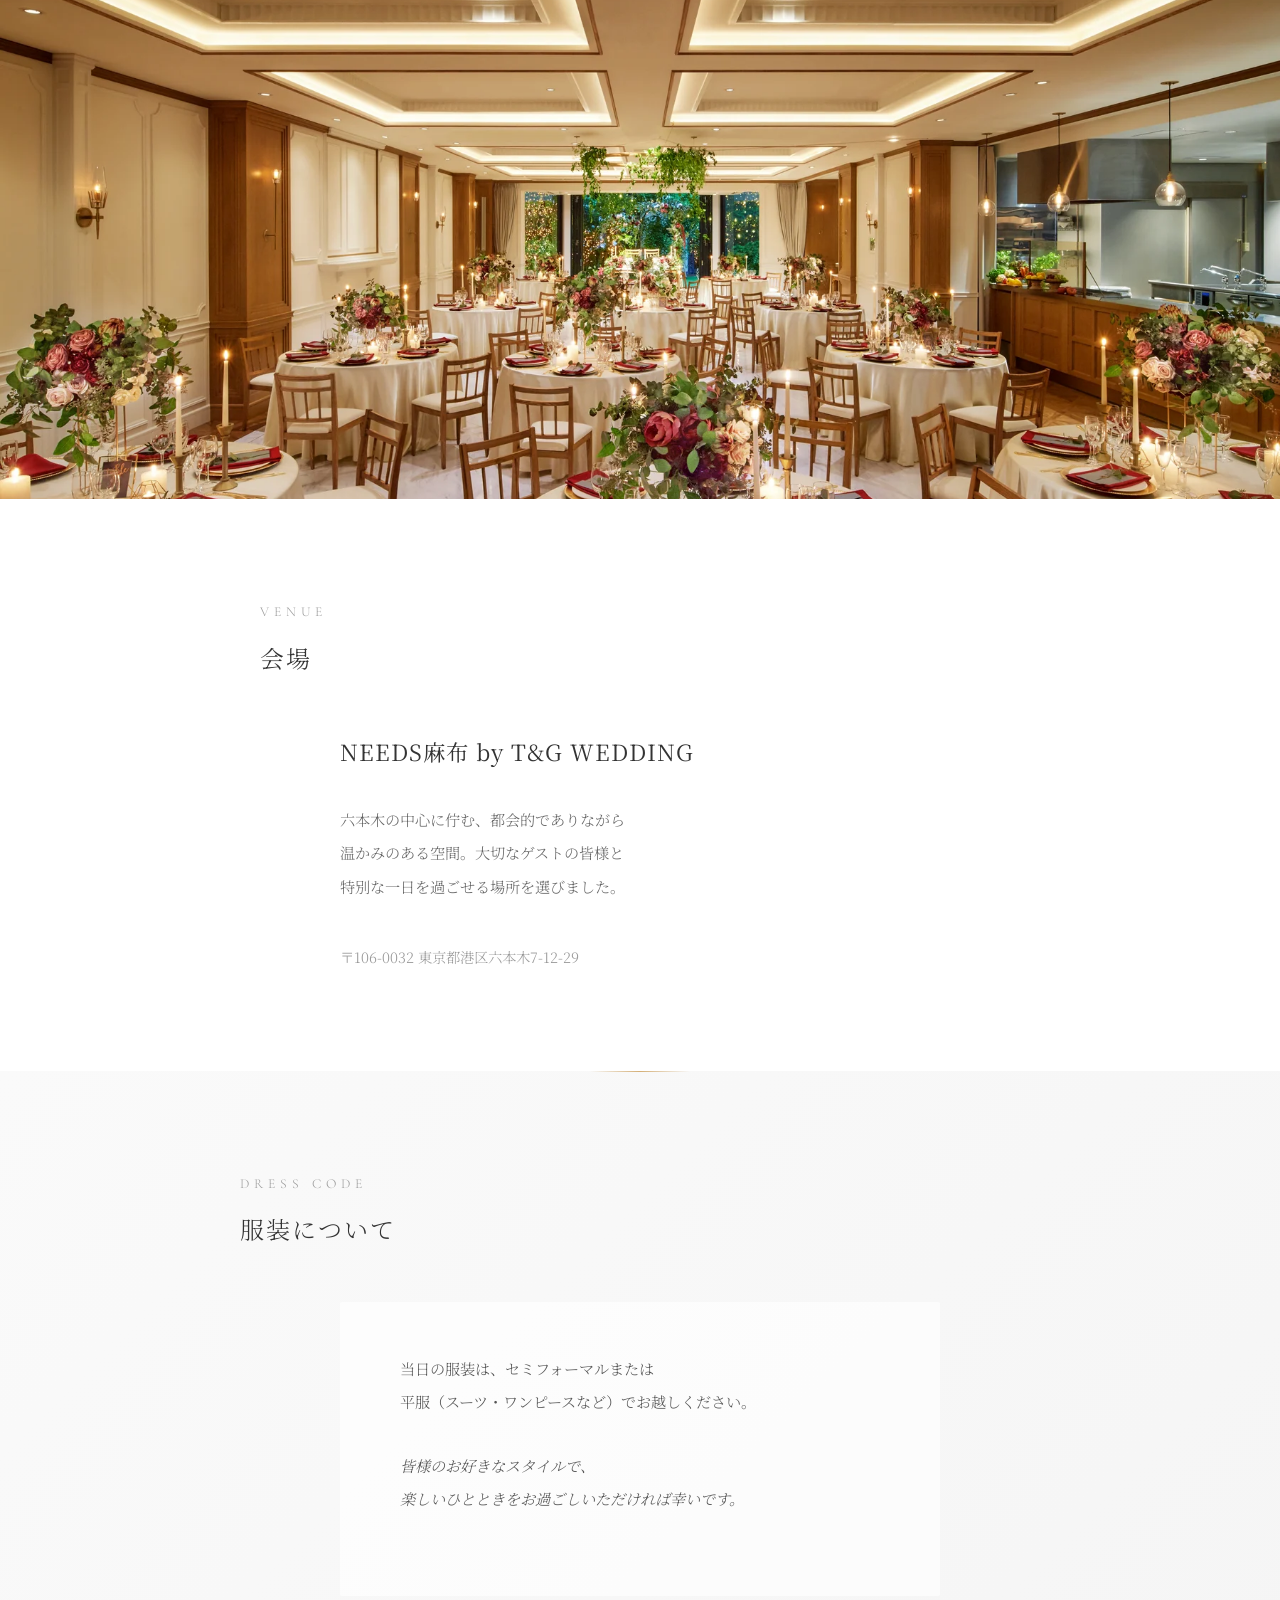
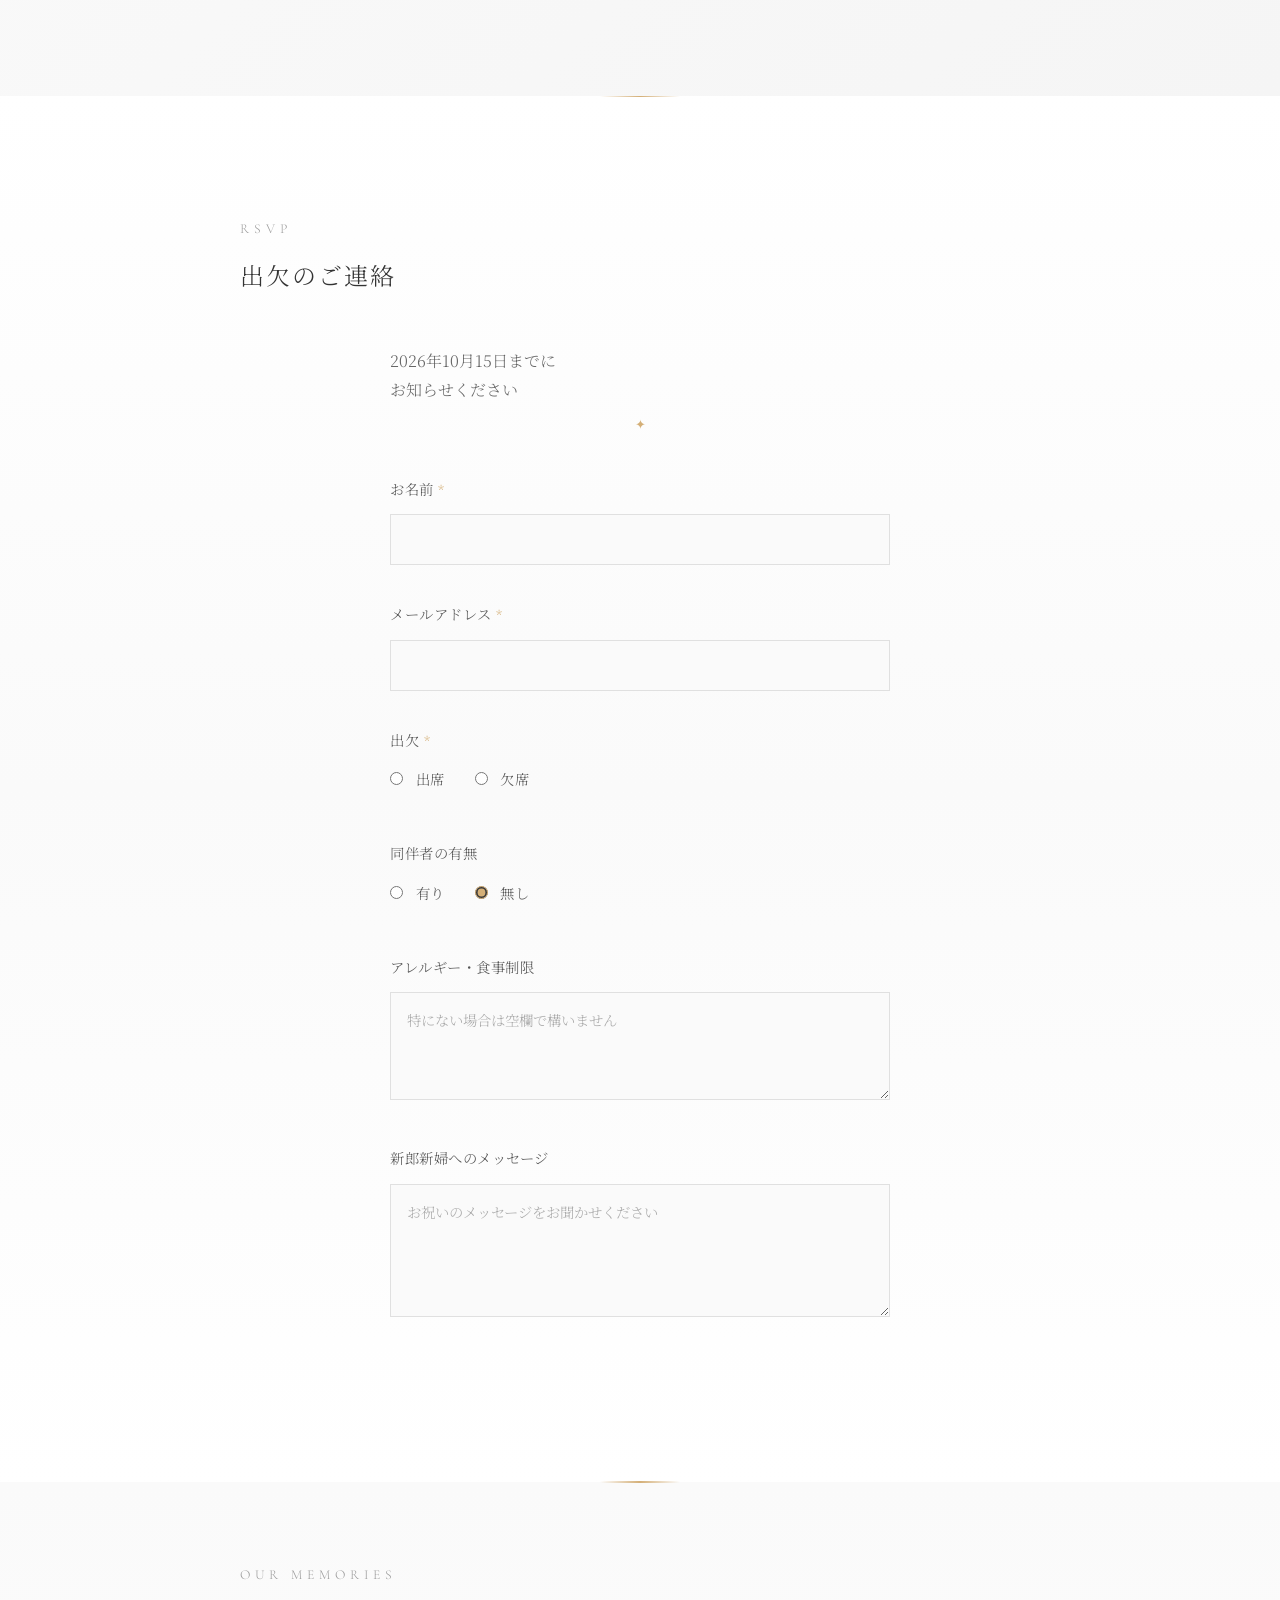
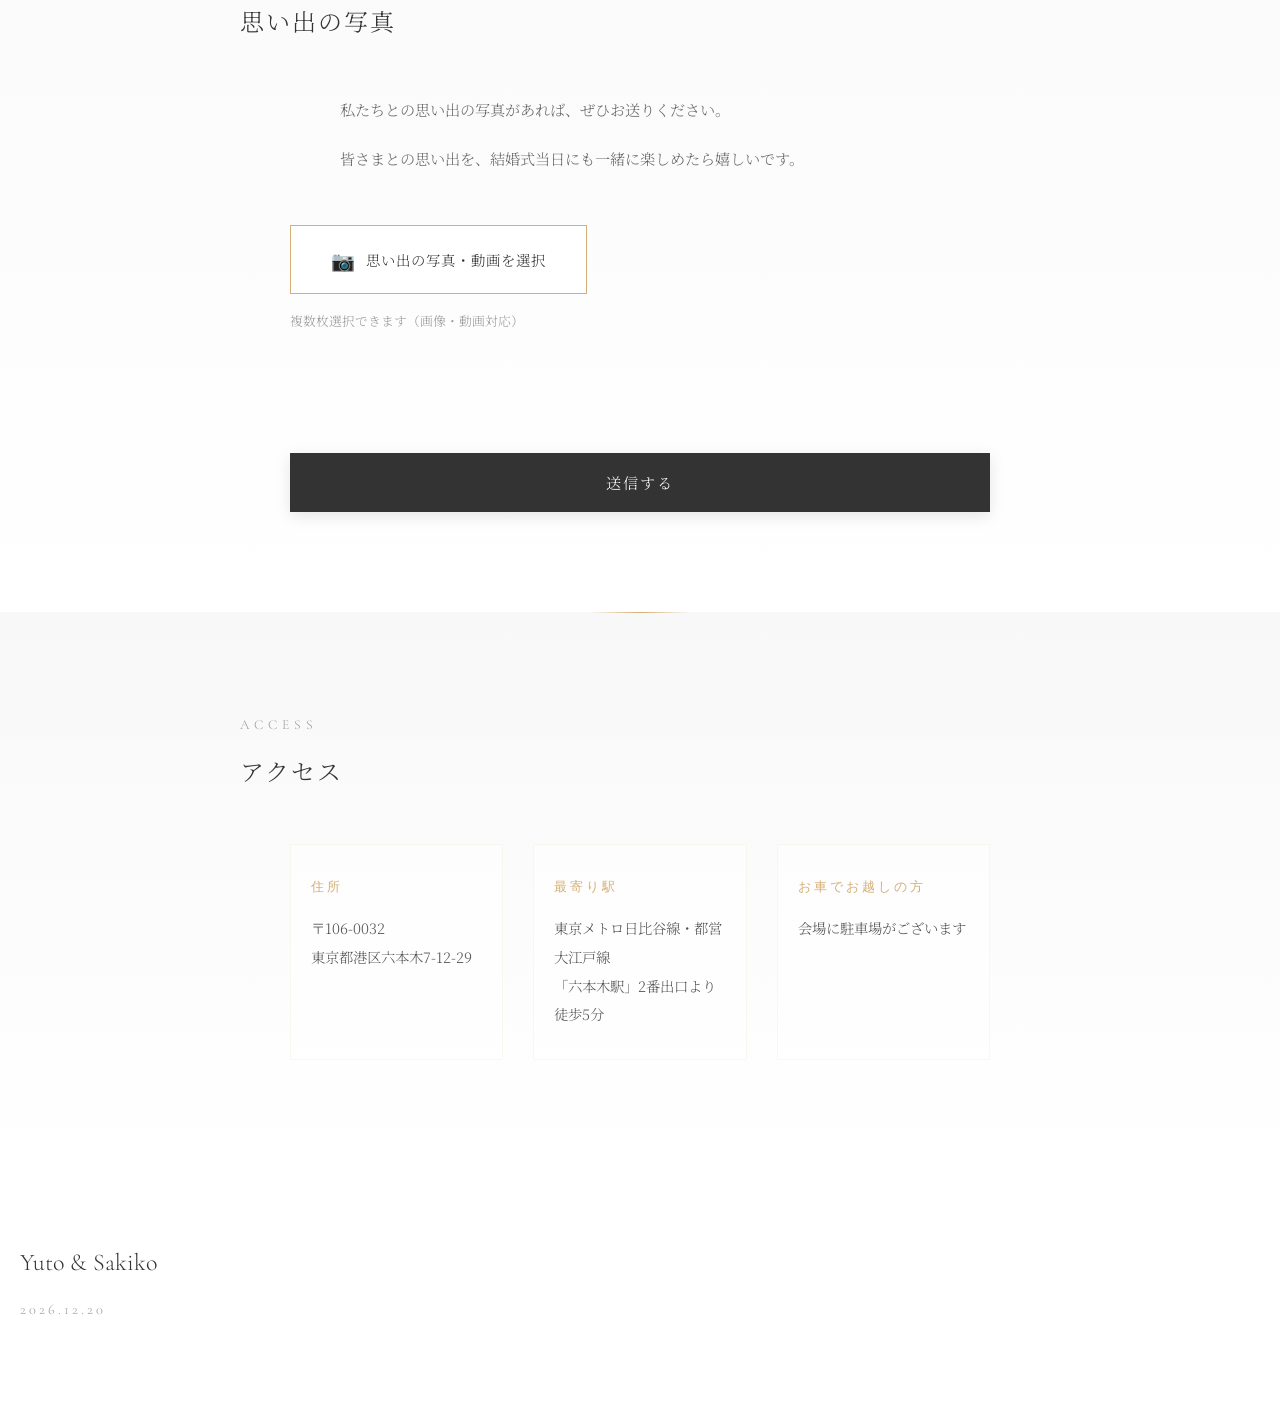
==== commit 8845ee20: "写真修正" ====
--- a/index.html
+++ b/index.html
@@ -71,9 +71,15 @@
                     初めてゆっくり話したその時から、不思議と心地よい時間が流れていました。
                 </p>
             </div>
-            <div class="story-image">
-                <img src="images/12.25.jpg" alt="Our Story">
-            </div>
+            <div class="story-image slideshow" id="meetingSlideshow">
+                <img src="images/meat.JPG" alt="出会いの思い出">
+                <img src="images/meat-2.JPG" alt="出会いの思い出">
+                <img src="images/meat-3.jpg" alt="出会いの思い出">
+                <img src="images/meat-4.JPG" alt="出会いの思い出">
+                <img src="images/meat-5.JPG" alt="出会いの思い出">
+                <img src="images/meat-6.jpg" alt="出会いの思い出">
+                <img src="images/meat-7.JPG" alt="出会いの思い出">
+</div>
             <div class="story-text-block">
                 <h3 class="story-subtitle">プロポーズ</h3>
                 <p class="story-text">
--- a/style.css
+++ b/style.css
@@ -42,6 +42,7 @@
     width: 100%;
     height: 100%;
     object-fit: cover;
+    object-position: 43% center;
     filter: brightness(0.85);
 }
 
@@ -961,3 +962,23 @@
         padding: 50px 60px;
     }
 }
+/* 出会いの写真スライドショー */
+.slideshow {
+    position: relative;
+    overflow: hidden;
+    aspect-ratio: 4 / 3;
+}
+
+.slideshow img {
+    position: absolute;
+    inset: 0;
+    width: 100%;
+    height: 100%;
+    object-fit: cover;
+    opacity: 0;
+    transition: opacity 1.5s ease;
+}
+
+.slideshow img:first-child {
+    opacity: 1;
+}
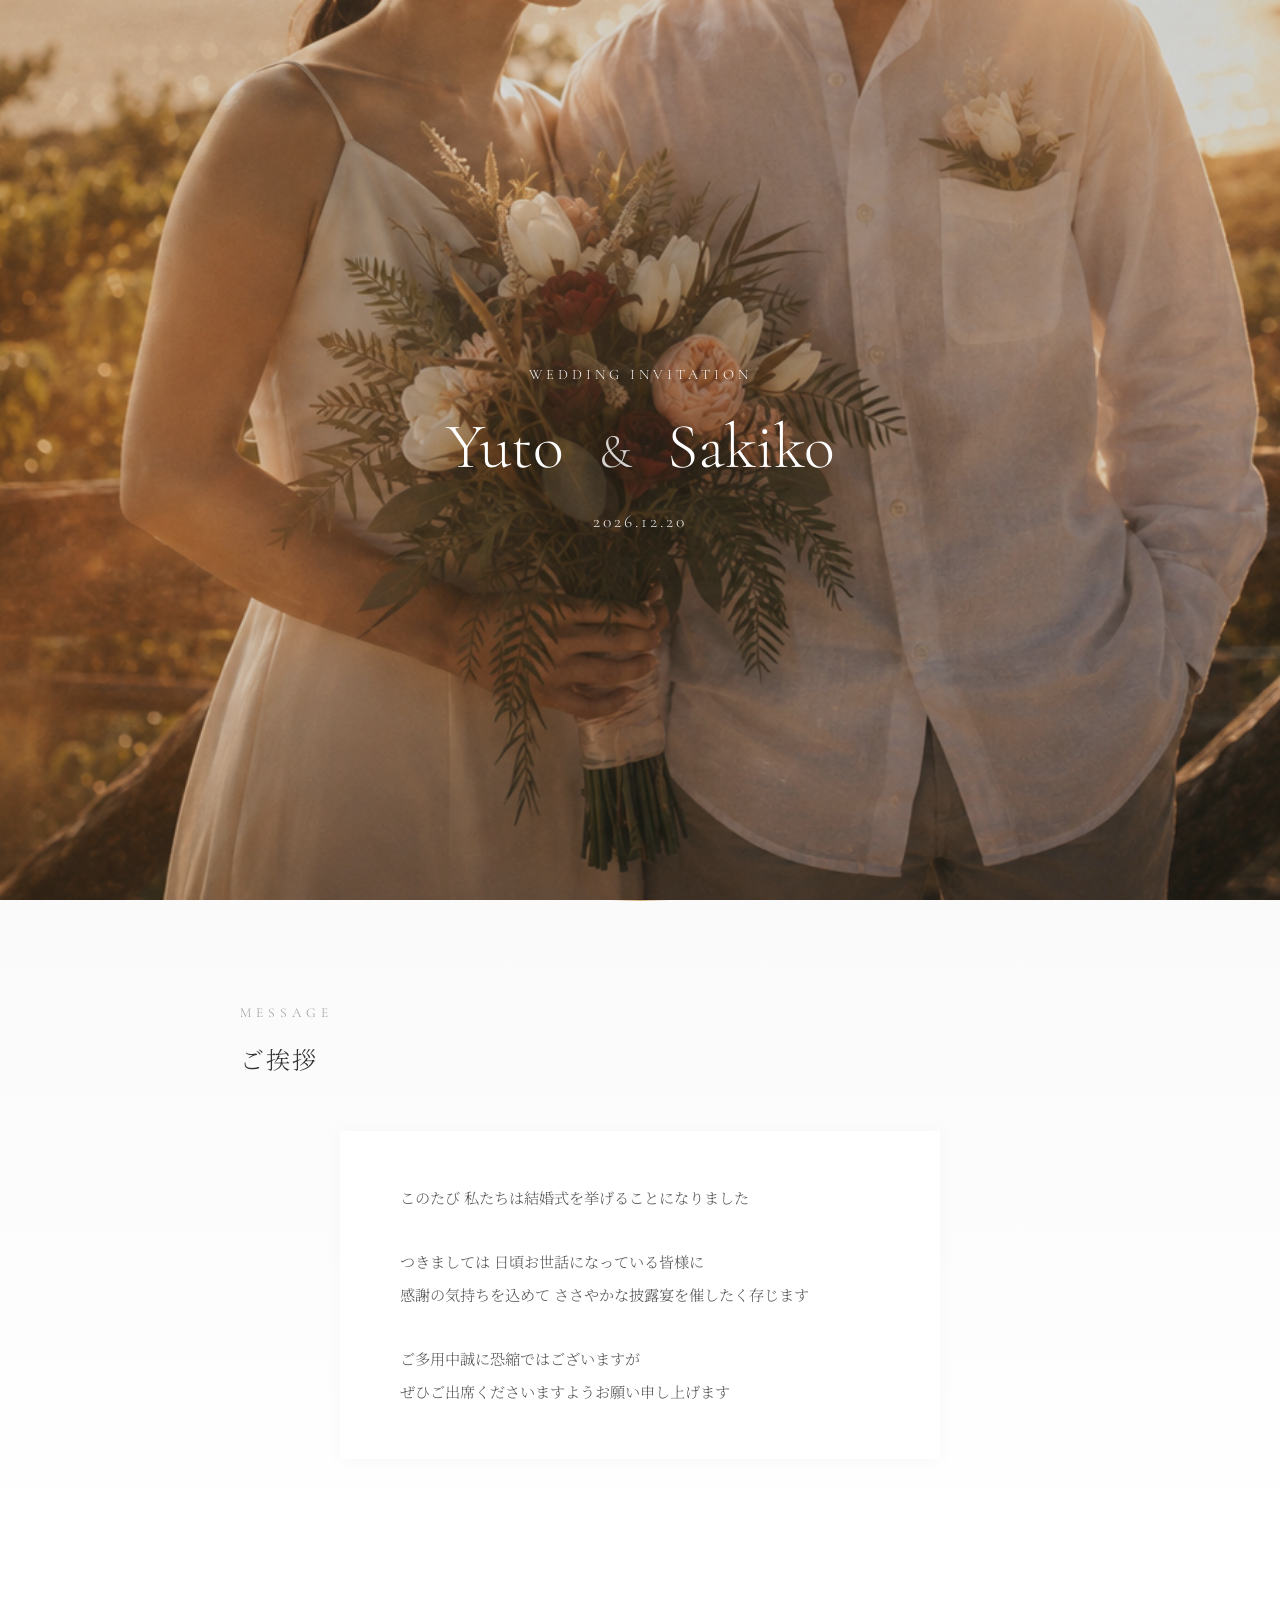
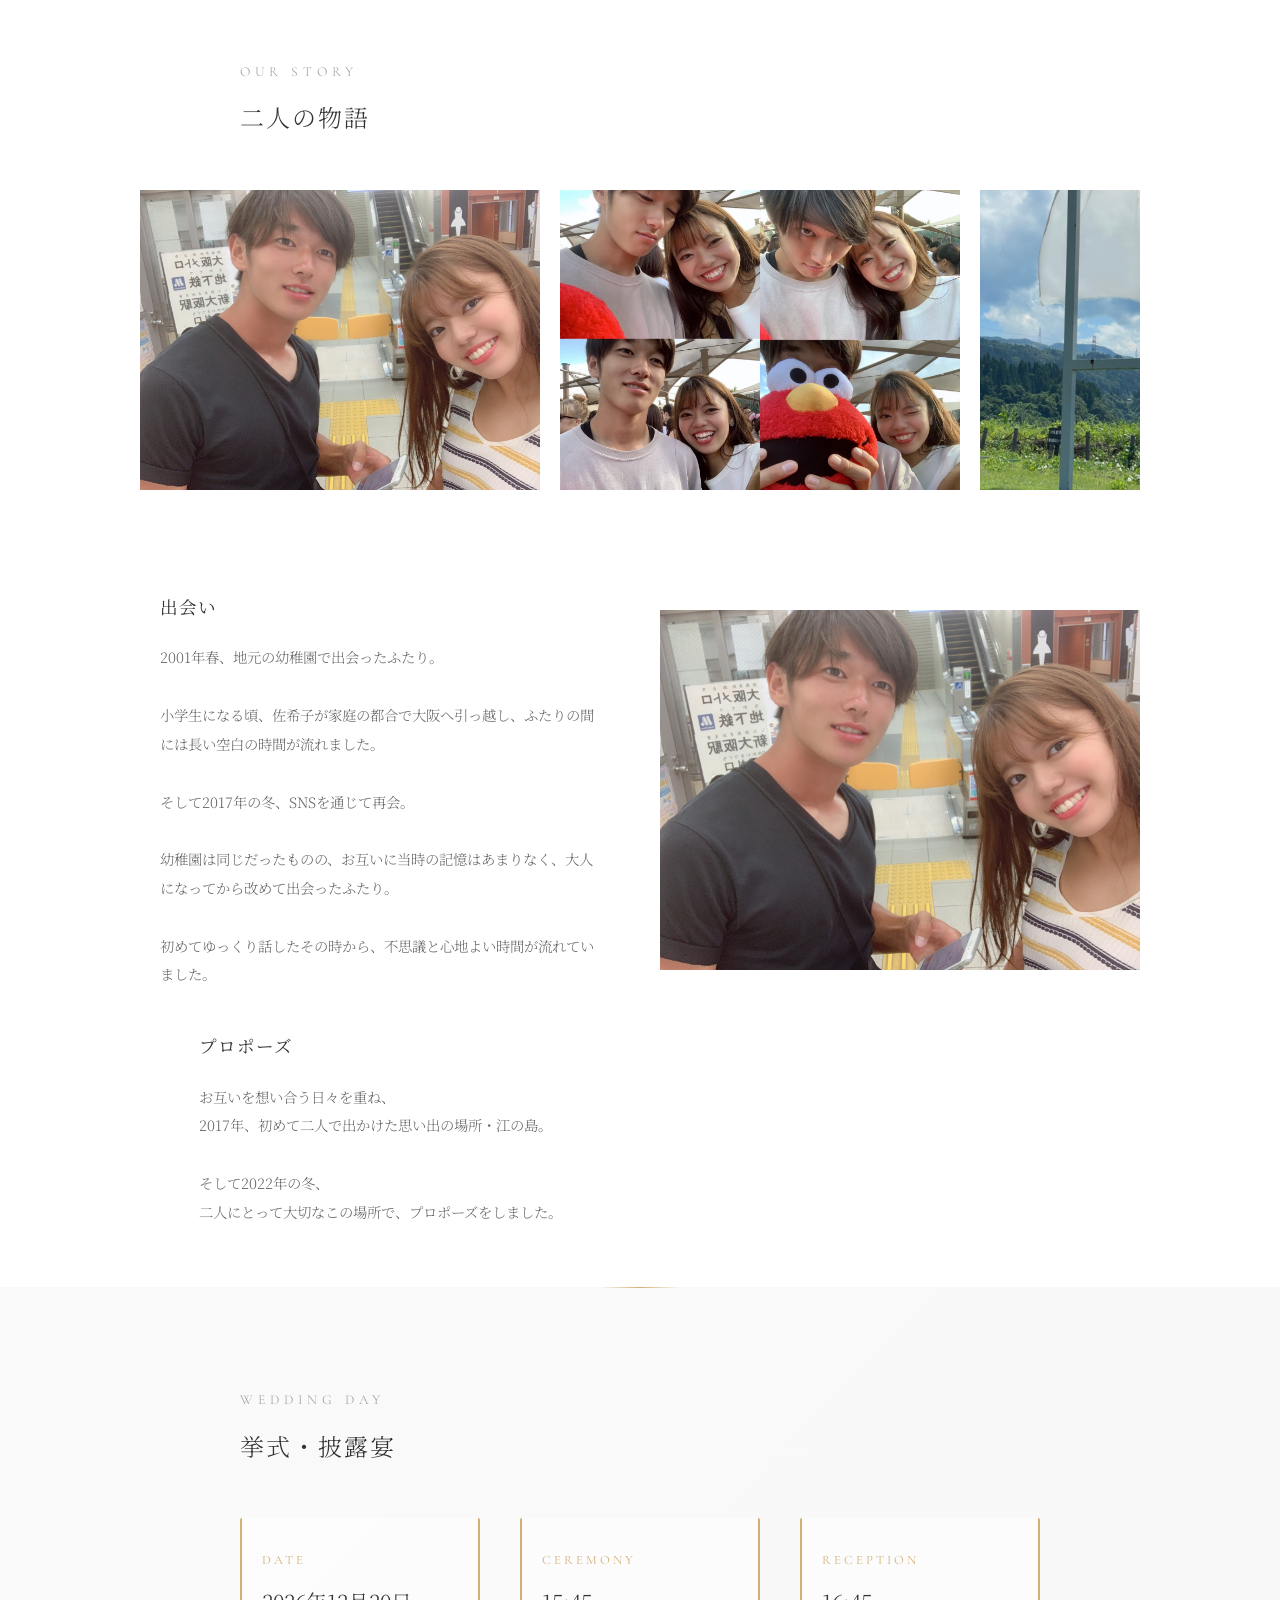
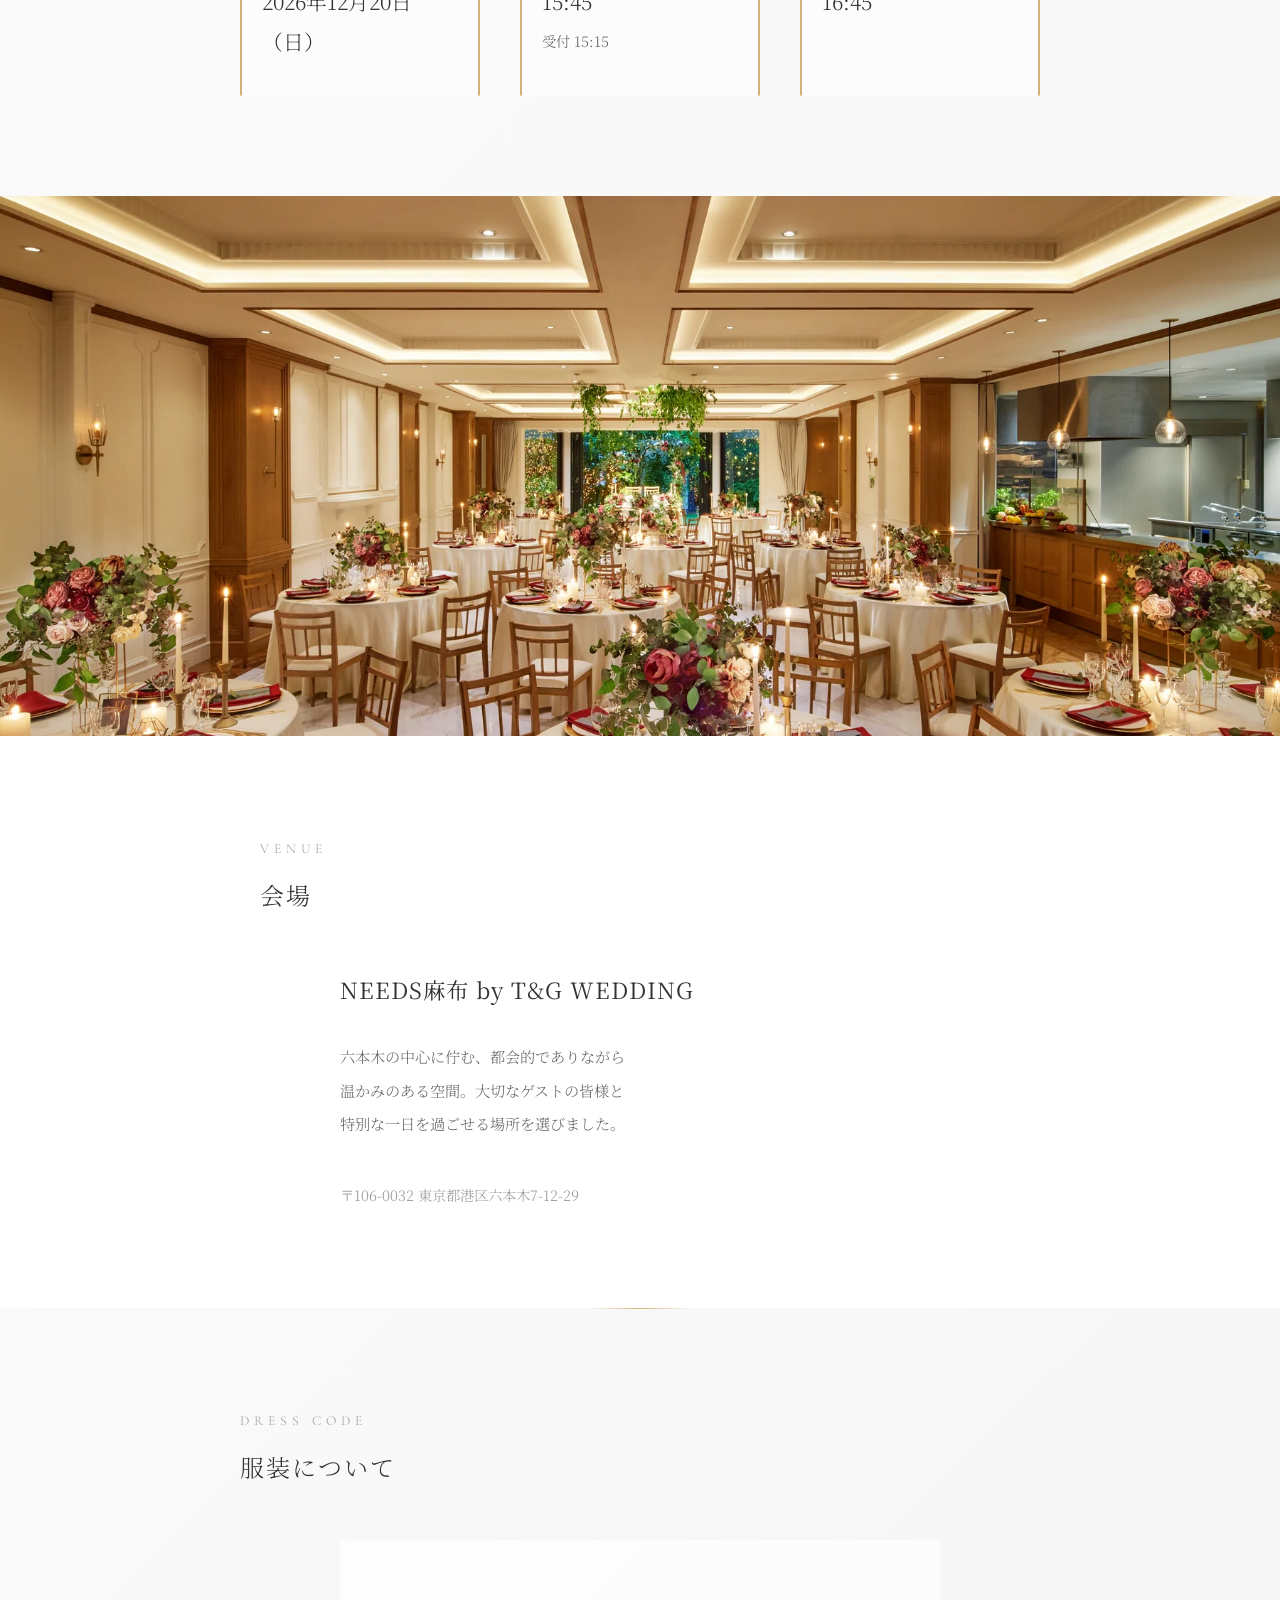
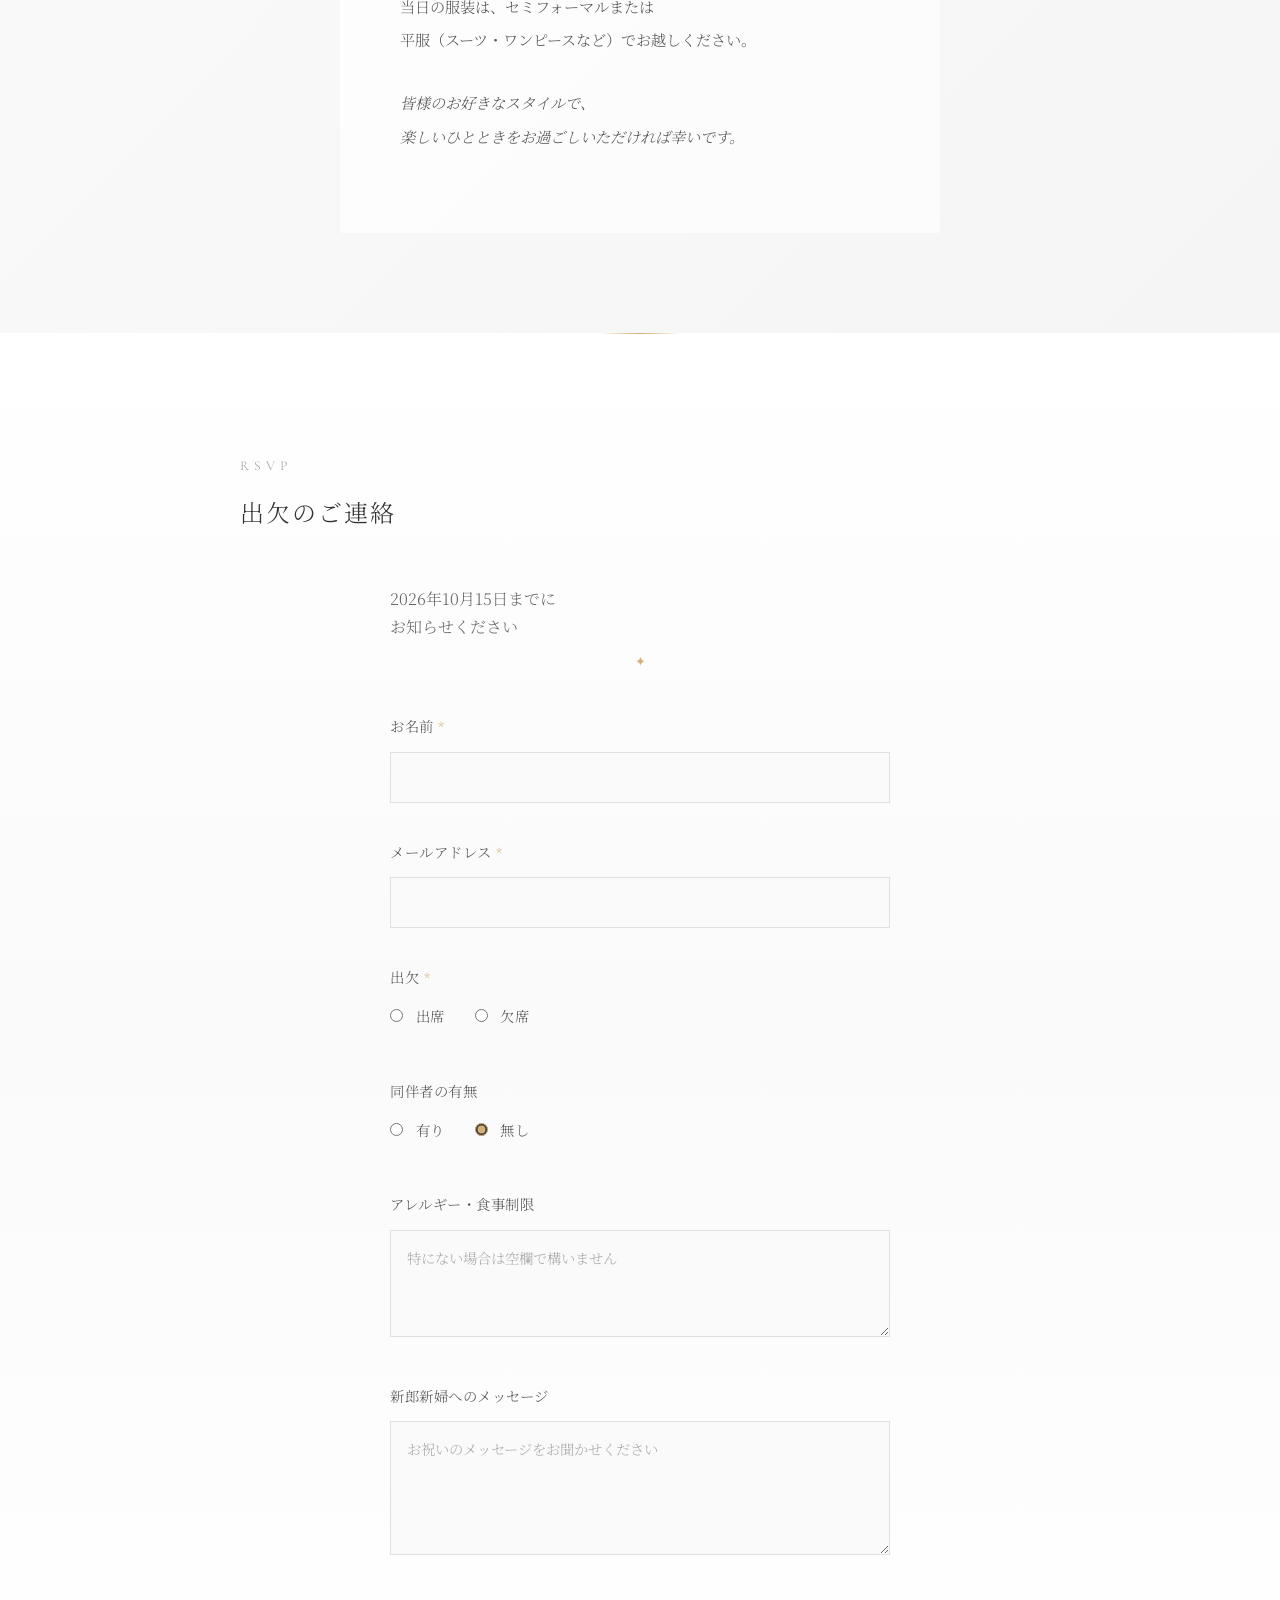
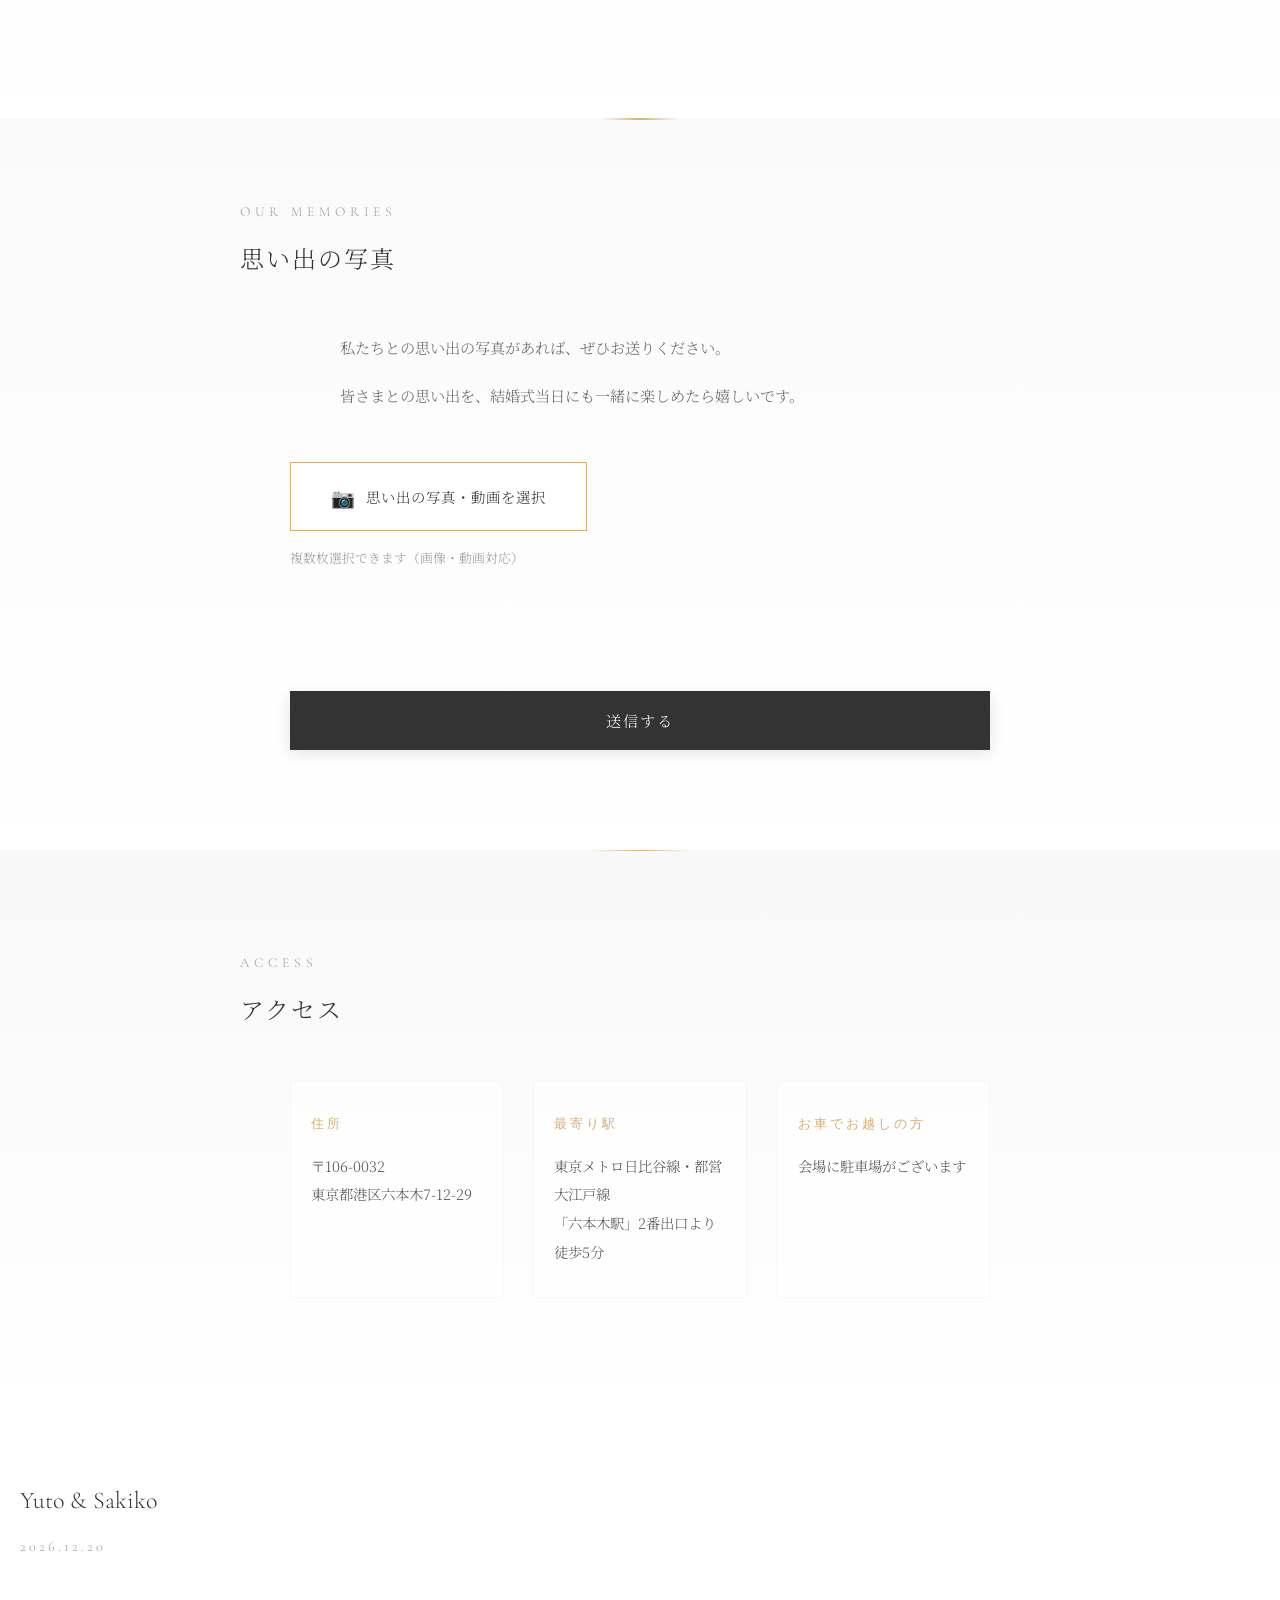
==== commit 50a1dc19: "出会いセクションに7枚の写真が自動スライドするスライドショーを追加" ====
--- a/index.html
+++ b/index.html
@@ -54,9 +54,29 @@
             <p class="section-title-jp">二人の物語</p>
         </div>
         <div class="story-images">
-            <div class="story-image">
-                <img src="images/meat.JPG" alt="Our Story">
-            </div>
+            <!-- 出会いのスライドショー（テキストの上） -->
+            <div class="story-slideshow-wrapper">
+                <div class="story-slideshow">
+                    <div class="story-slideshow-track">
+                        <img src="images/meat.JPG" alt="出会いの思い出">
+                        <img src="images/meat-2.JPG" alt="出会いの思い出">
+                        <img src="images/meat-3.jpg" alt="出会いの思い出">
+                        <img src="images/meat-4.JPG" alt="出会いの思い出">
+                        <img src="images/meat-5.JPG" alt="出会いの思い出">
+                        <img src="images/meat-6.jpg" alt="出会いの思い出">
+                        <img src="images/meat-7.JPG" alt="出会いの思い出">
+                        <!-- 無限ループのために画像を複製 -->
+                        <img src="images/meat.JPG" alt="出会いの思い出">
+                        <img src="images/meat-2.JPG" alt="出会いの思い出">
+                        <img src="images/meat-3.jpg" alt="出会いの思い出">
+                        <img src="images/meat-4.JPG" alt="出会いの思い出">
+                        <img src="images/meat-5.JPG" alt="出会いの思い出">
+                        <img src="images/meat-6.jpg" alt="出会いの思い出">
+                        <img src="images/meat-7.JPG" alt="出会いの思い出">
+                    </div>
+                </div>
+            </div>
+            
             <div class="story-text-block">
                 <h3 class="story-subtitle">出会い</h3>
                 <p class="story-text">
@@ -71,15 +91,10 @@
                     初めてゆっくり話したその時から、不思議と心地よい時間が流れていました。
                 </p>
             </div>
-            <div class="story-image slideshow" id="meetingSlideshow">
-                <img src="images/meat.JPG" alt="出会いの思い出">
-                <img src="images/meat-2.JPG" alt="出会いの思い出">
-                <img src="images/meat-3.jpg" alt="出会いの思い出">
-                <img src="images/meat-4.JPG" alt="出会いの思い出">
-                <img src="images/meat-5.JPG" alt="出会いの思い出">
-                <img src="images/meat-6.jpg" alt="出会いの思い出">
-                <img src="images/meat-7.JPG" alt="出会いの思い出">
-</div>
+            
+            <div class="story-image">
+                <img src="images/meat.JPG" alt="Our Story">
+            </div>
             <div class="story-text-block">
                 <h3 class="story-subtitle">プロポーズ</h3>
                 <p class="story-text">
--- a/style.css
+++ b/style.css
@@ -205,6 +205,40 @@
     line-height: 2;
     color: #666;
     font-weight: 300;
+}
+
+/* ===== スライドショー ===== */
+.story-slideshow-wrapper {
+    width: 100%;
+    overflow: hidden;
+    margin-bottom: 60px;
+}
+
+.story-slideshow {
+    width: 100%;
+    position: relative;
+}
+
+.story-slideshow-track {
+    display: flex;
+    animation: slide 60s linear infinite;
+}
+
+.story-slideshow-track img {
+    width: 400px;
+    height: 300px;
+    object-fit: cover;
+    flex-shrink: 0;
+    margin-right: 20px;
+}
+
+@keyframes slide {
+    0% {
+        transform: translateX(0);
+    }
+    100% {
+        transform: translateX(-50%);
+    }
 }
 
 /* ===== Wedding Dayセクション ===== */
@@ -915,6 +949,12 @@
         padding: 18px 30px;
         font-size: 0.85rem;
     }
+    
+    /* スライドショーのスマホ対応 */
+    .story-slideshow-track img {
+        width: 280px;
+        height: 210px;
+    }
 }
 
 @media (min-width: 769px) {
@@ -925,6 +965,11 @@
         align-items: center;
     }
     
+    /* スライドショーを全幅に */
+    .story-slideshow-wrapper {
+        grid-column: 1 / -1;
+    }
+    
     .story-image {
         margin-bottom: 0;
     }
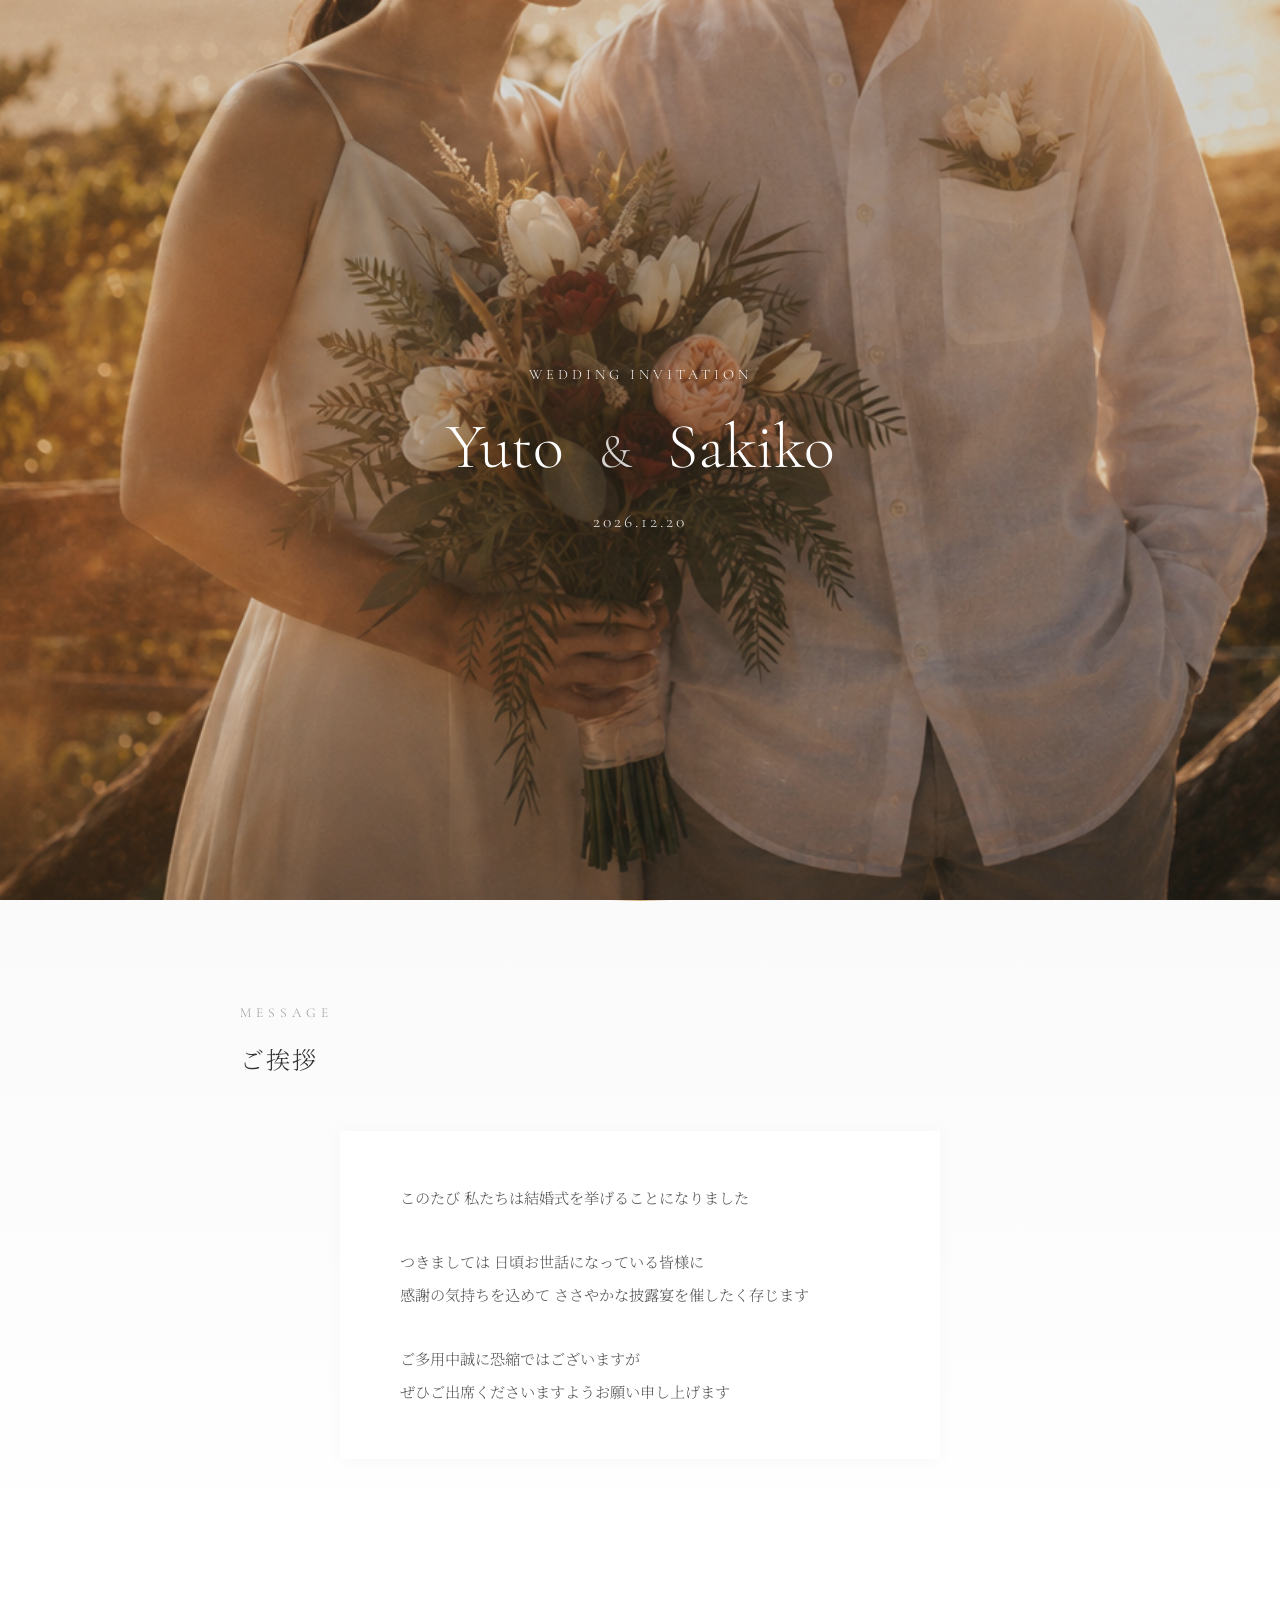
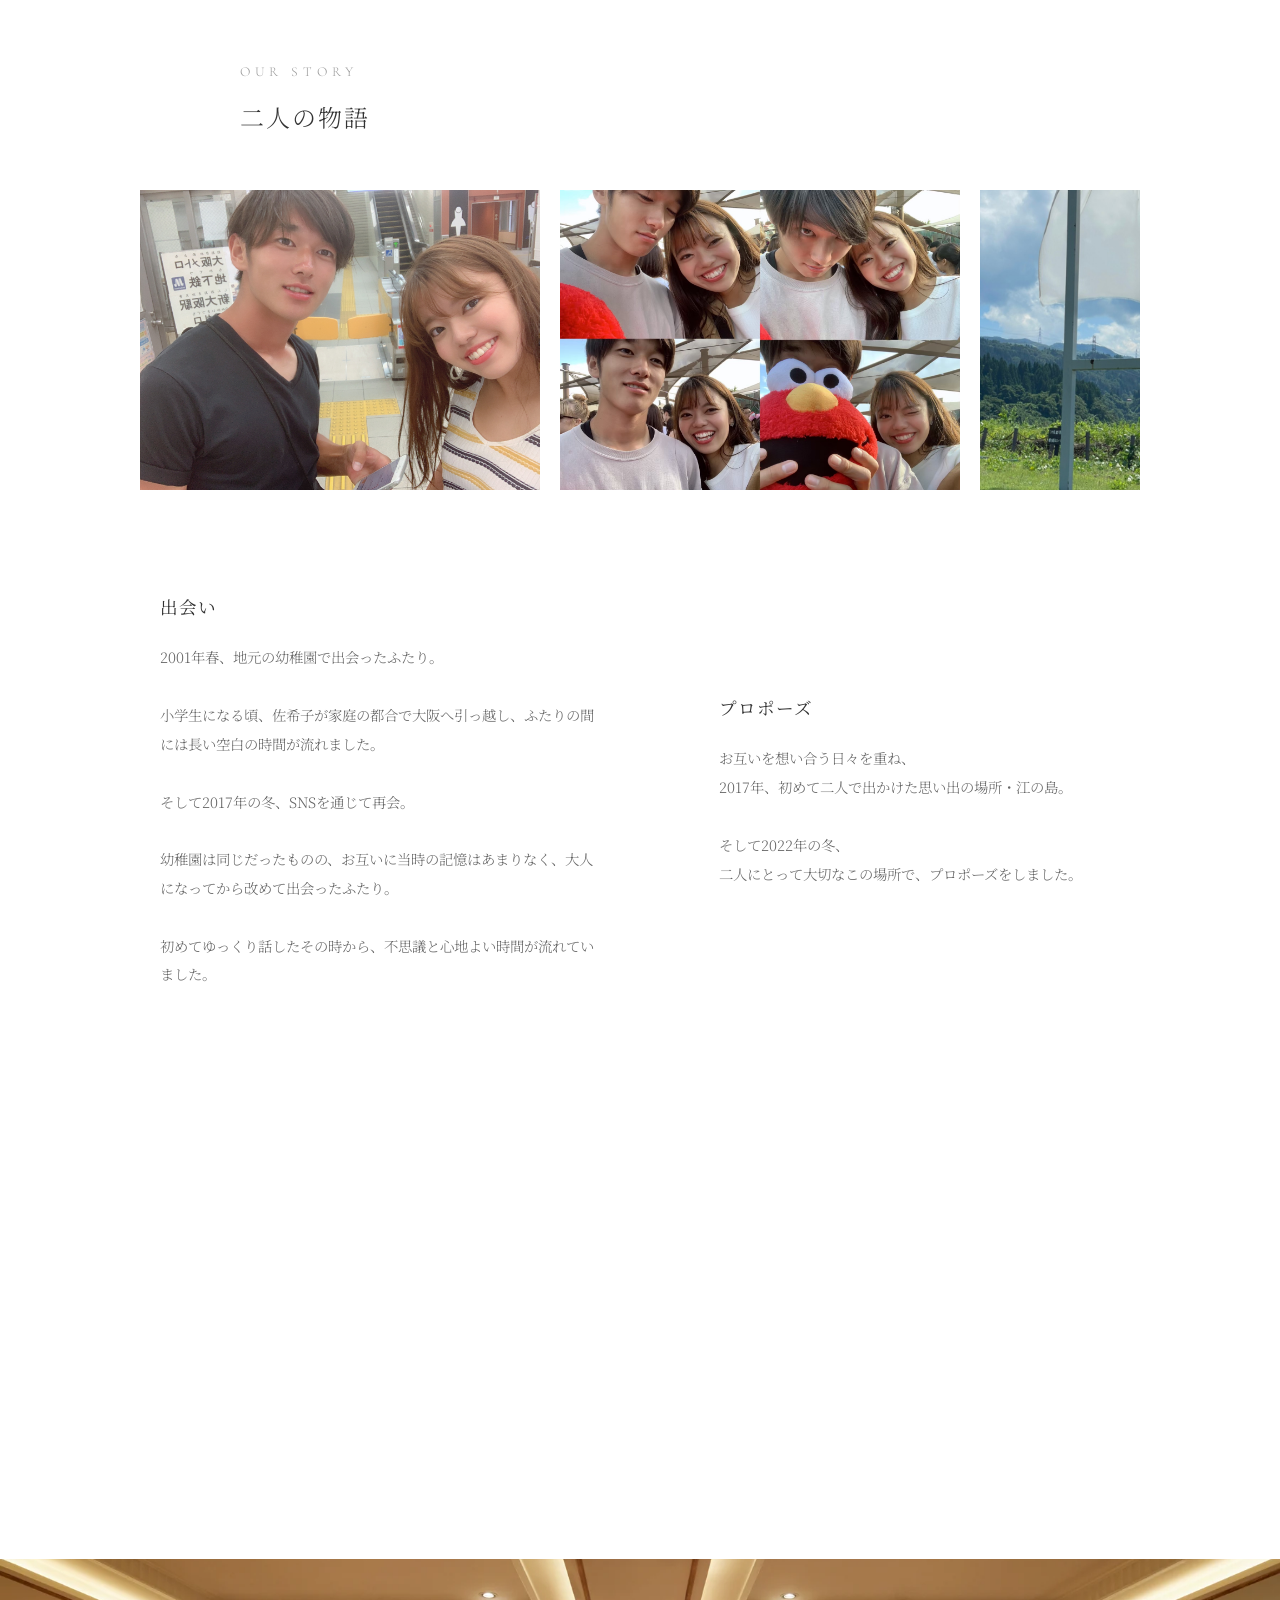
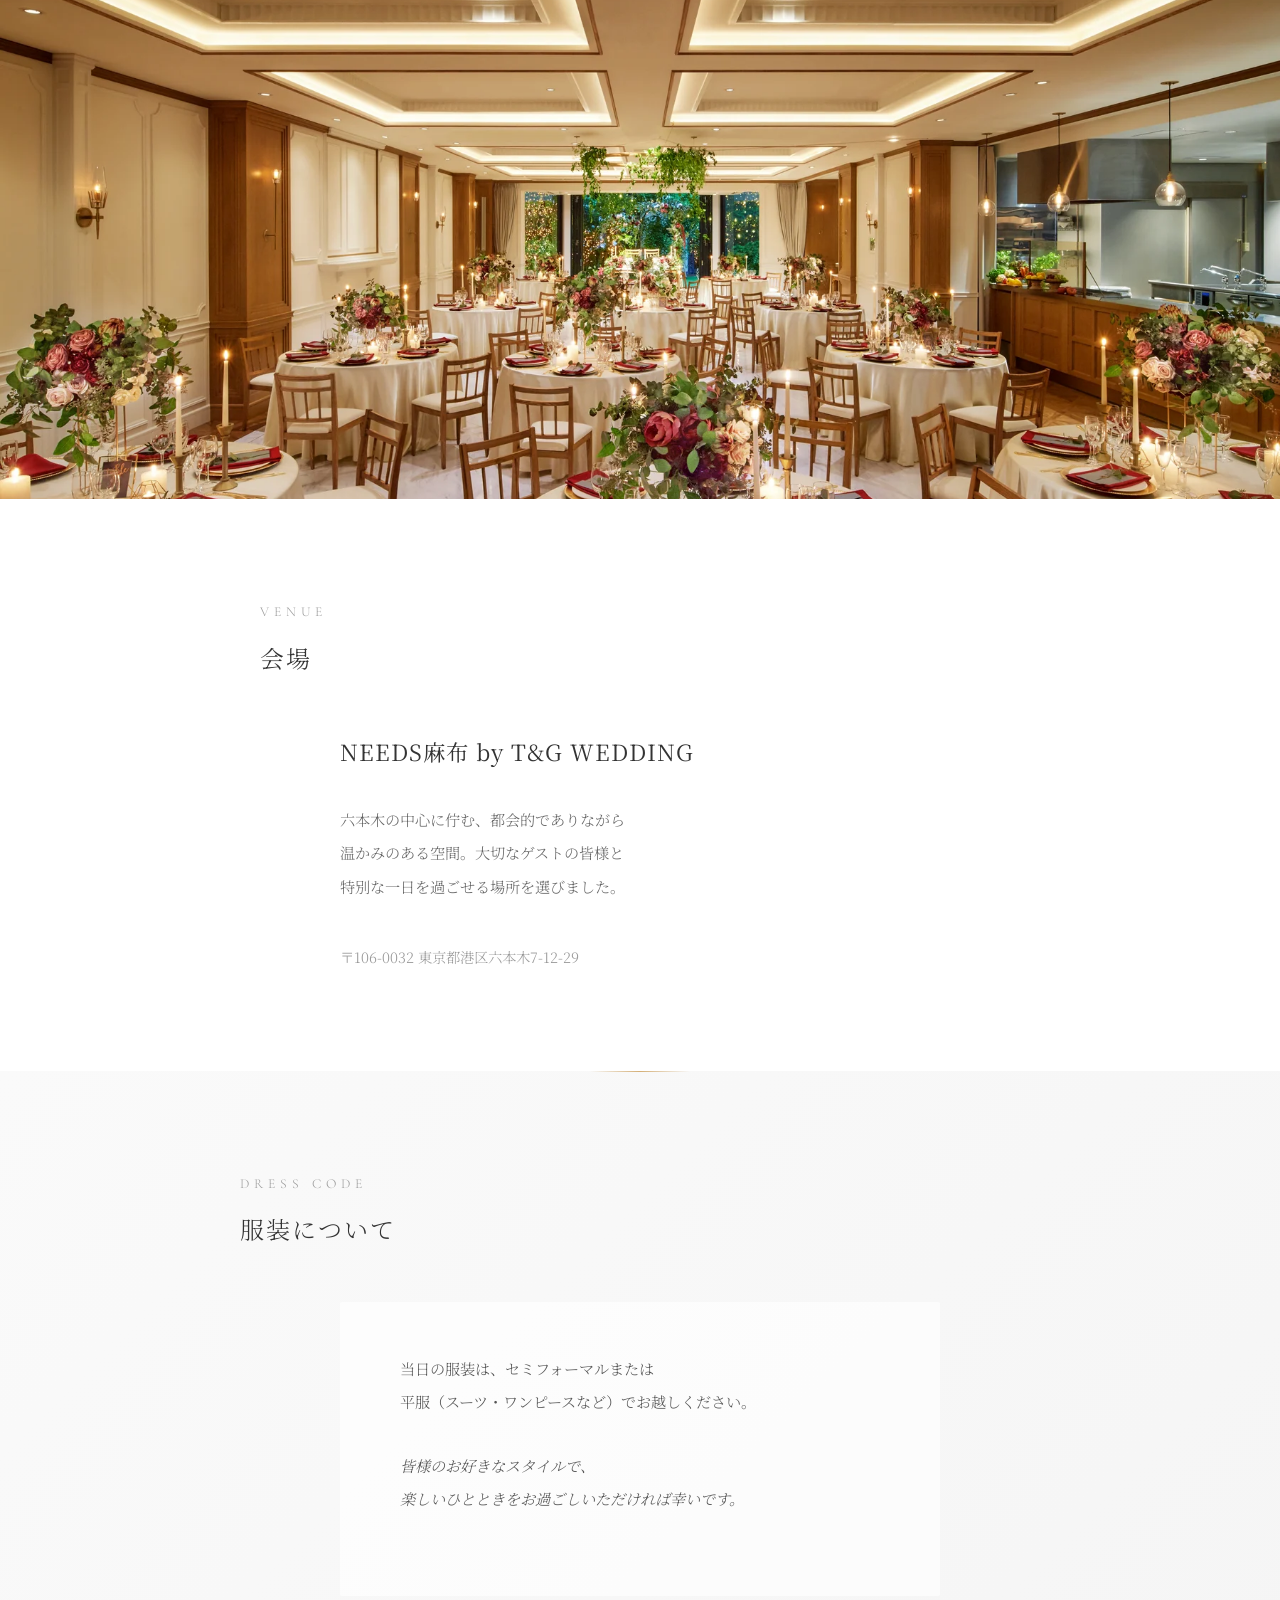
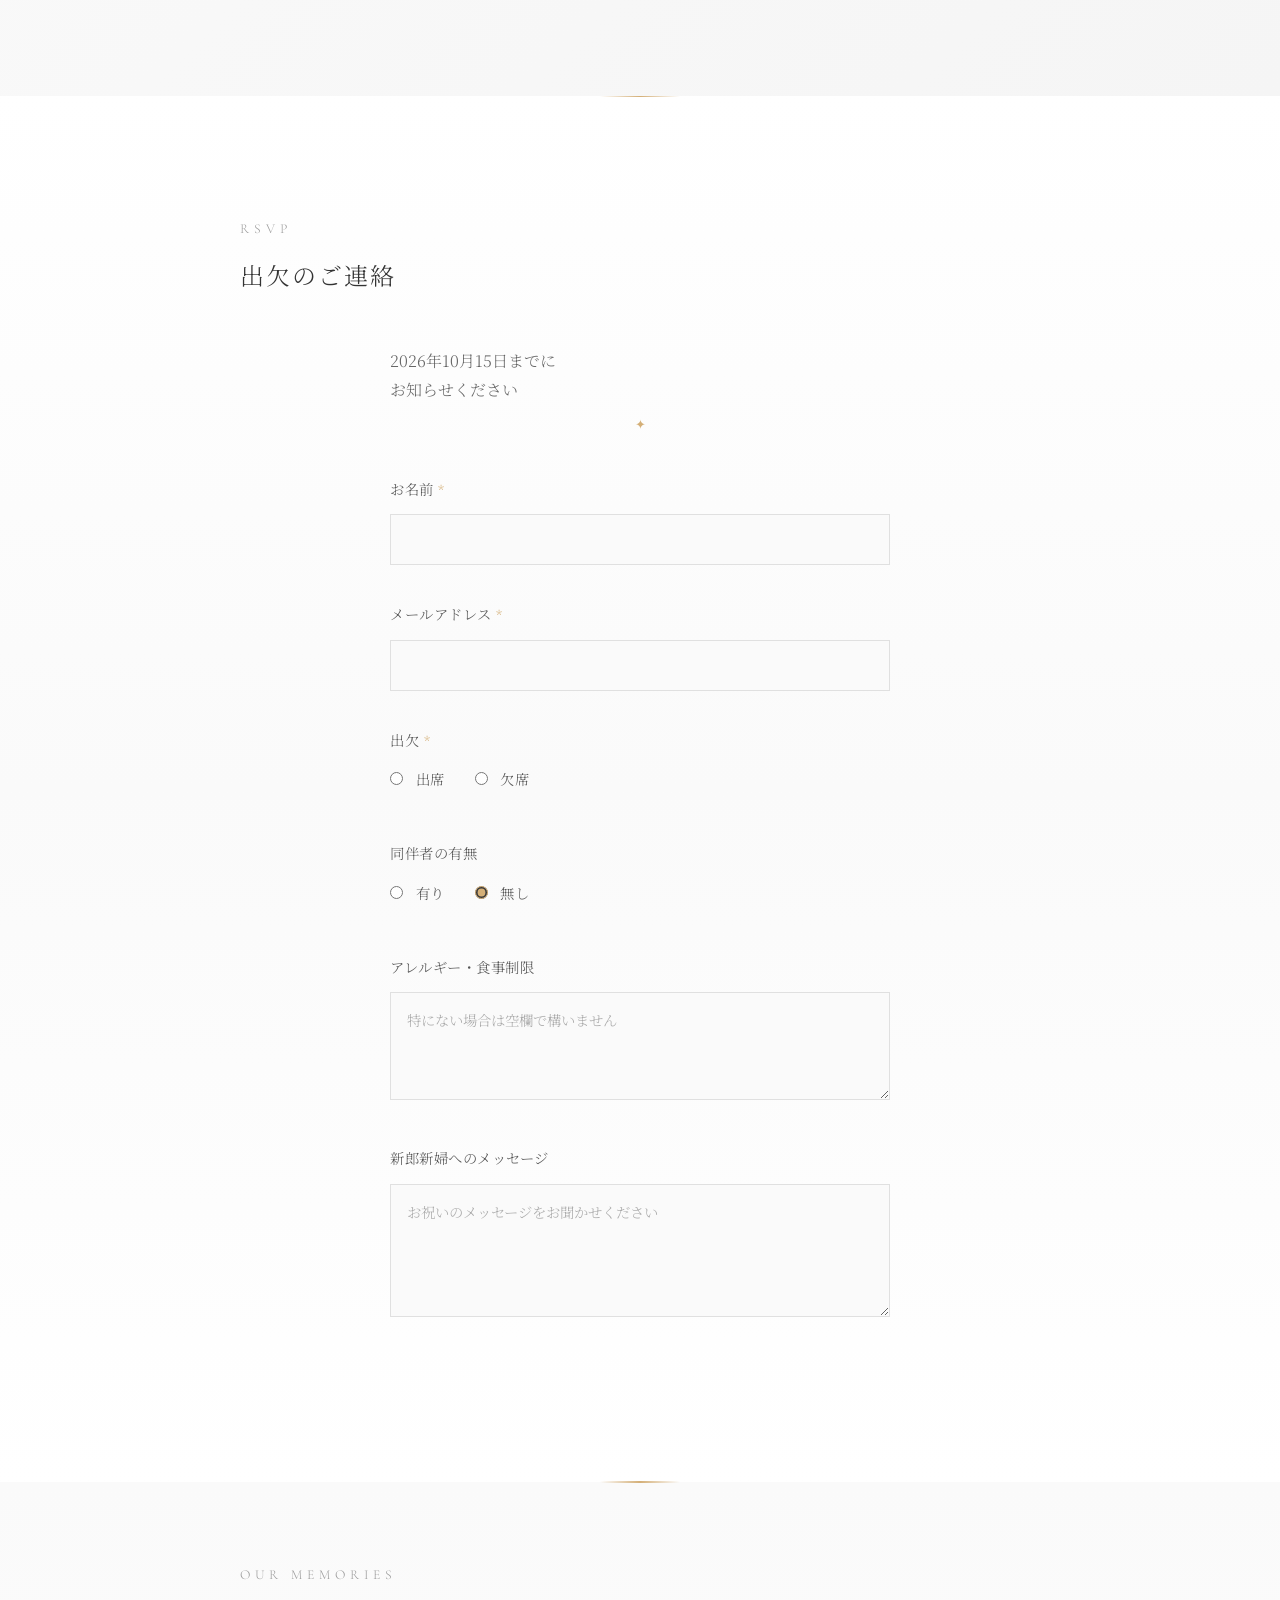
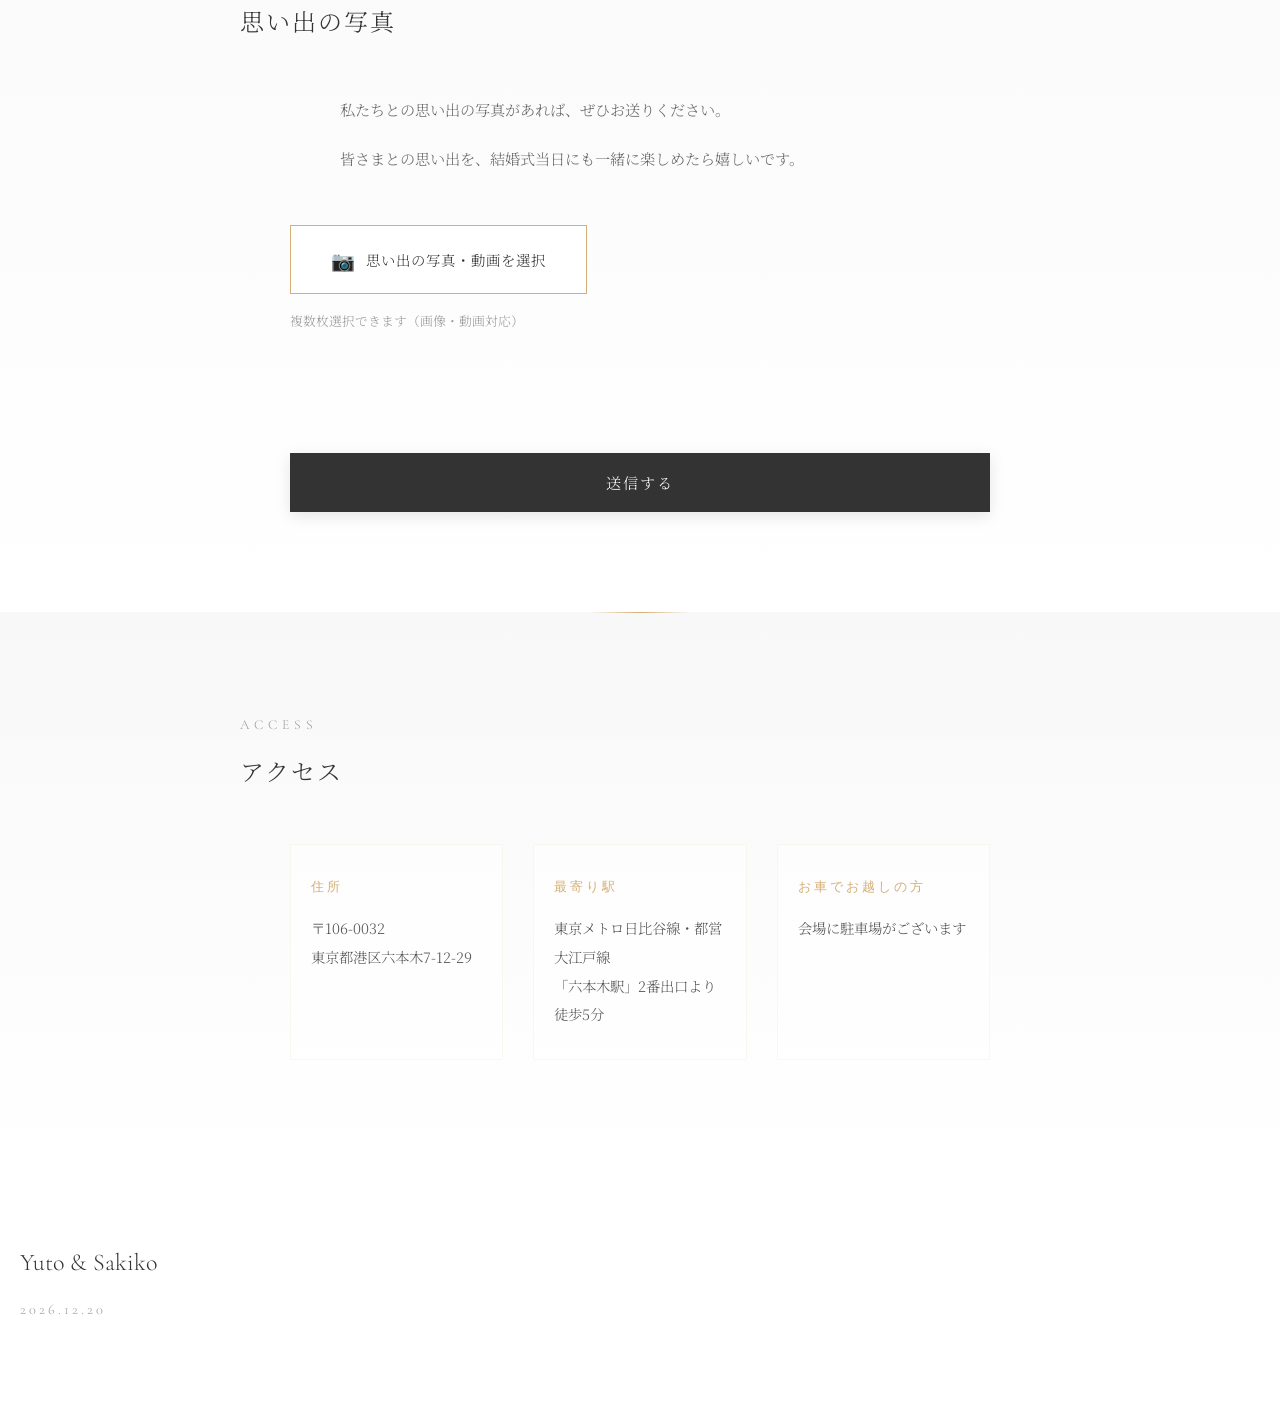
==== commit 825ca193: "出会いの右側にある写真を削除" ====
--- a/index.html
+++ b/index.html
@@ -92,9 +92,6 @@
                 </p>
             </div>
             
-            <div class="story-image">
-                <img src="images/meat.JPG" alt="Our Story">
-            </div>
             <div class="story-text-block">
                 <h3 class="story-subtitle">プロポーズ</h3>
                 <p class="story-text">
--- a/style.css
+++ b/style.css
@@ -221,7 +221,7 @@
 
 .story-slideshow-track {
     display: flex;
-    animation: slide 60s linear infinite;
+    animation: slide 15s linear infinite;
 }
 
 .story-slideshow-track img {
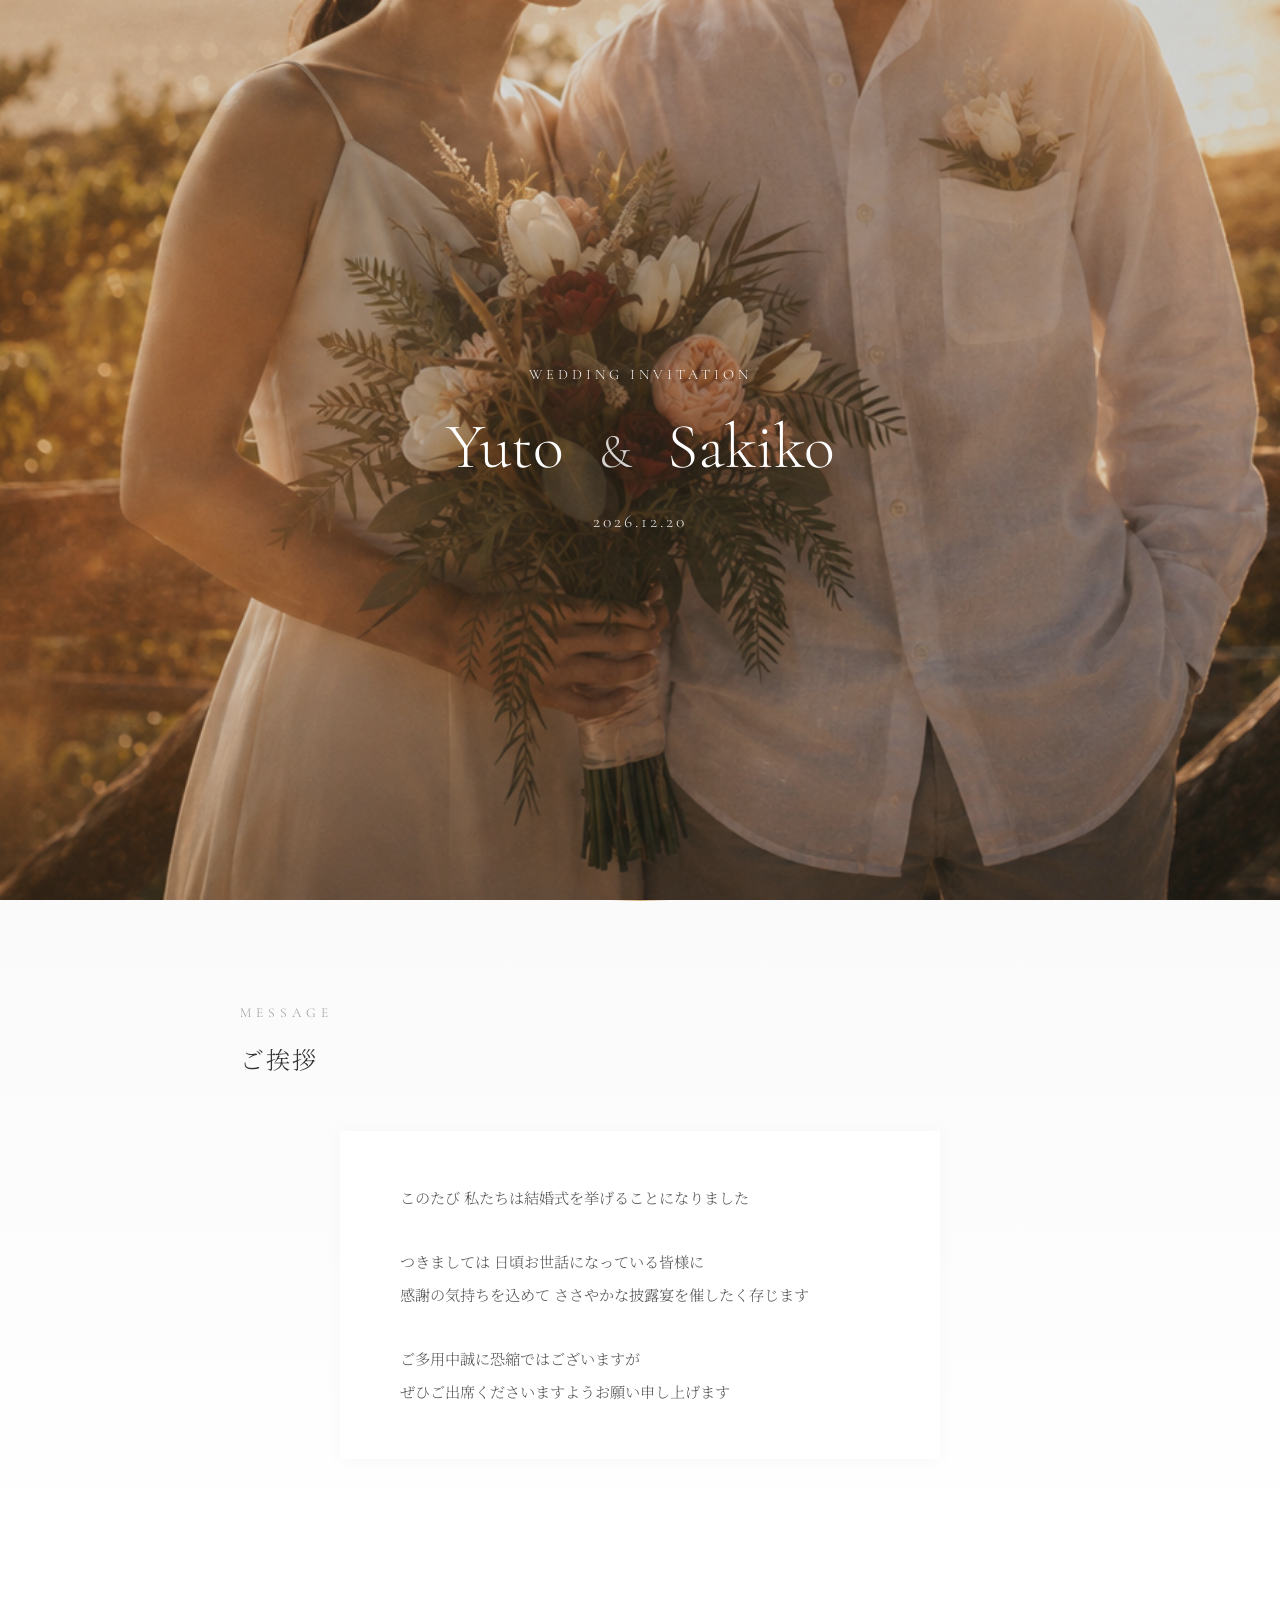
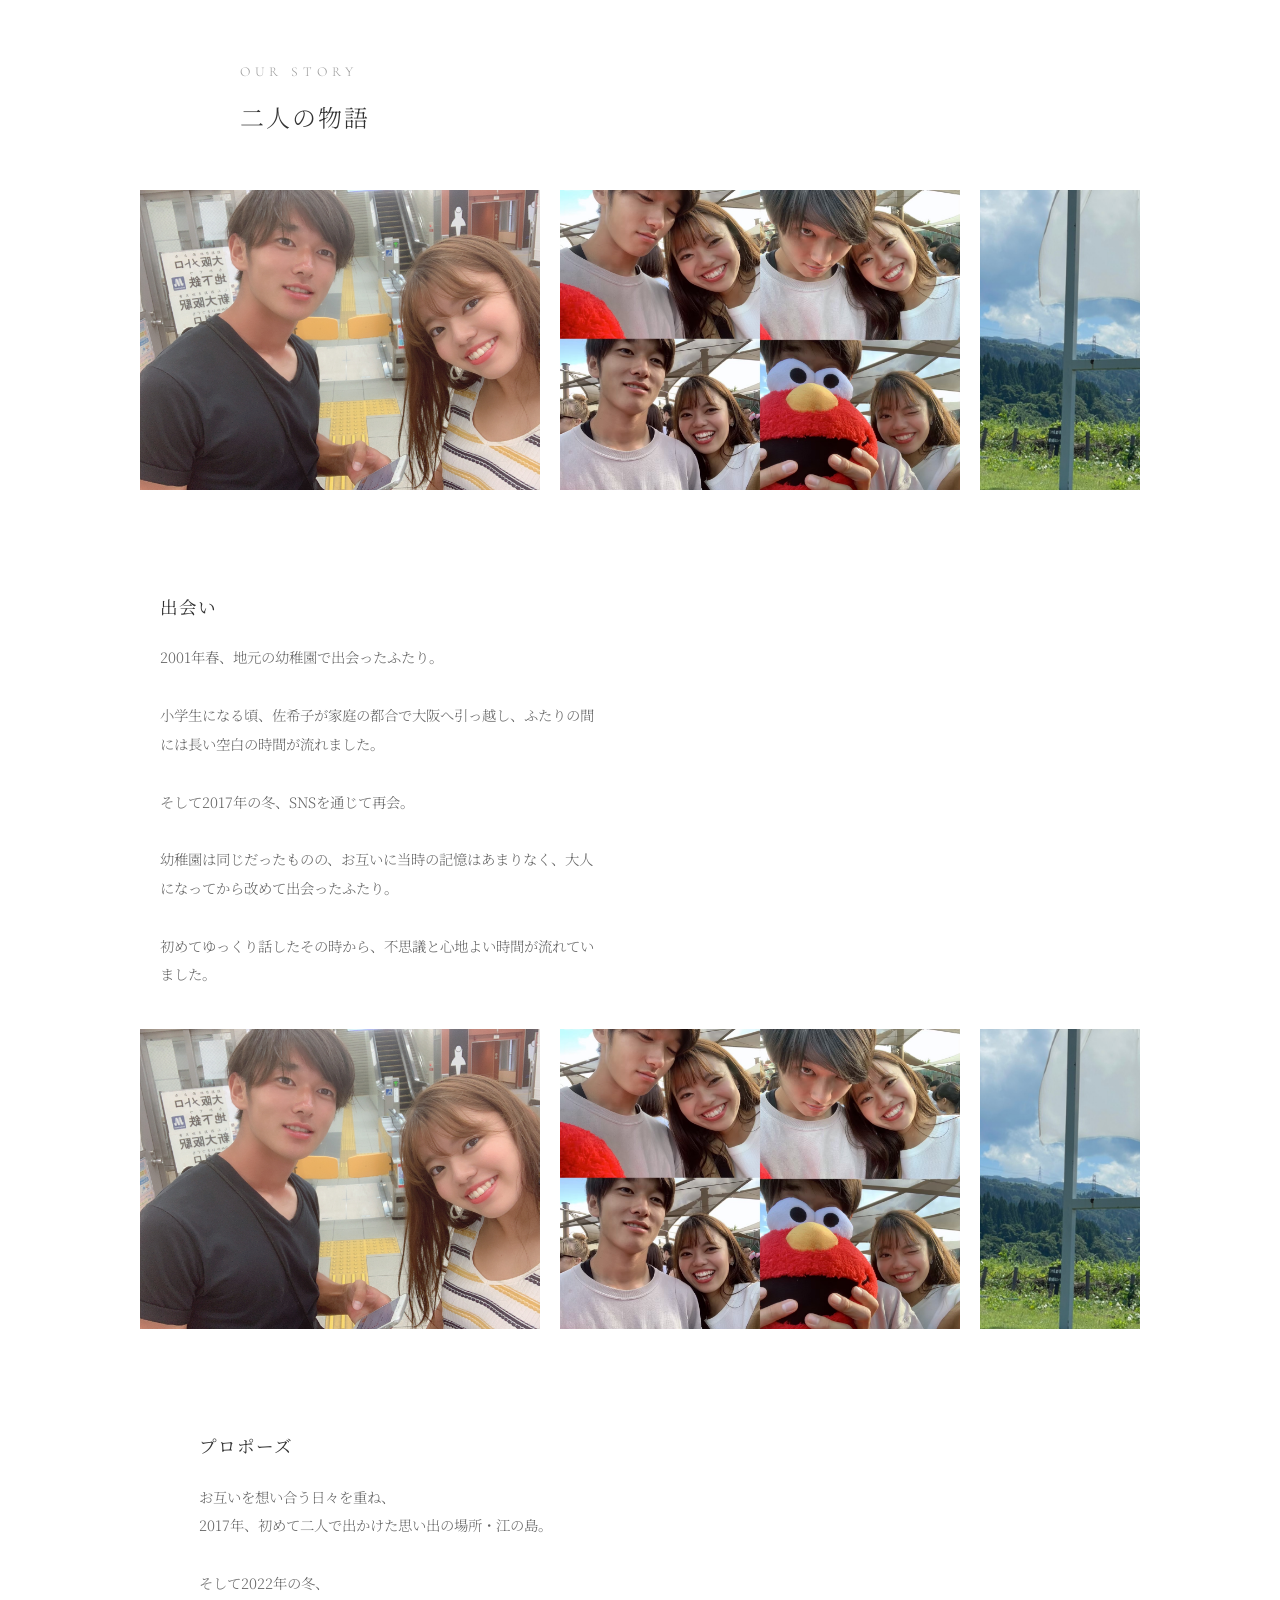
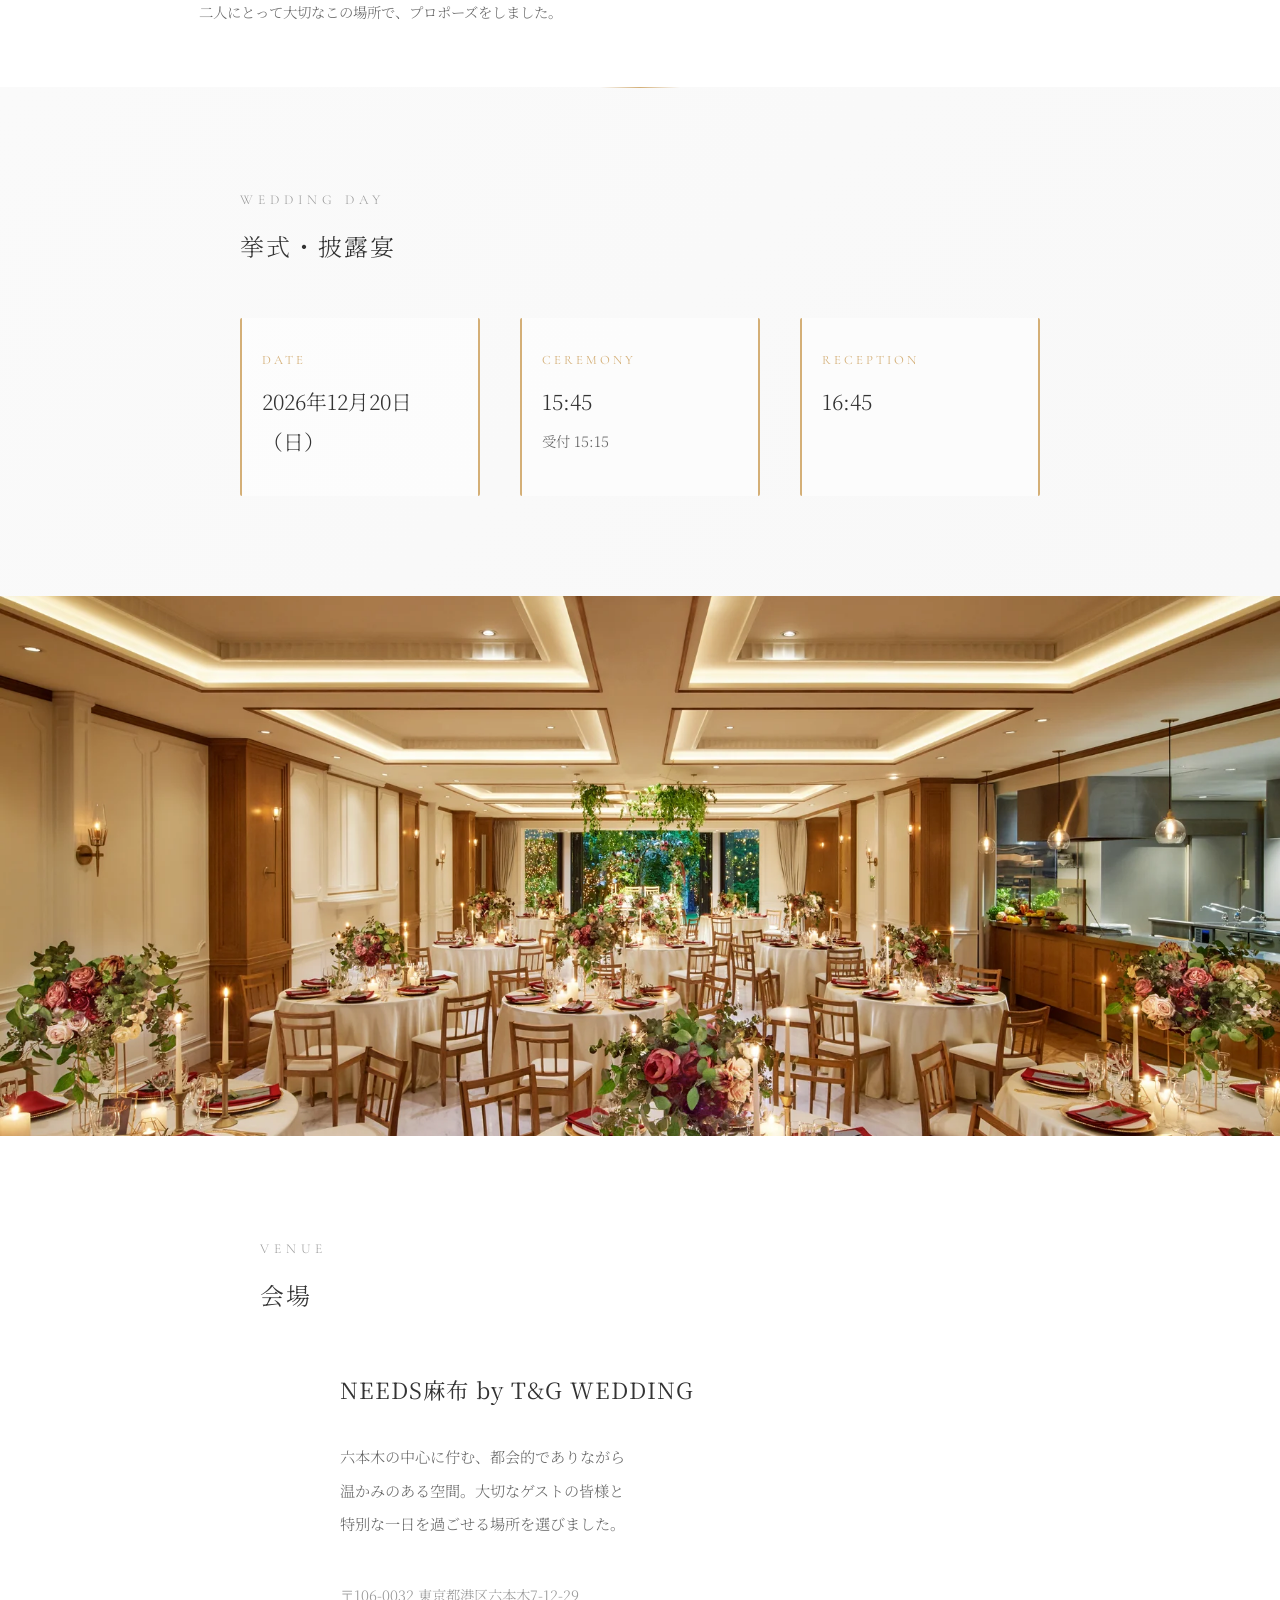
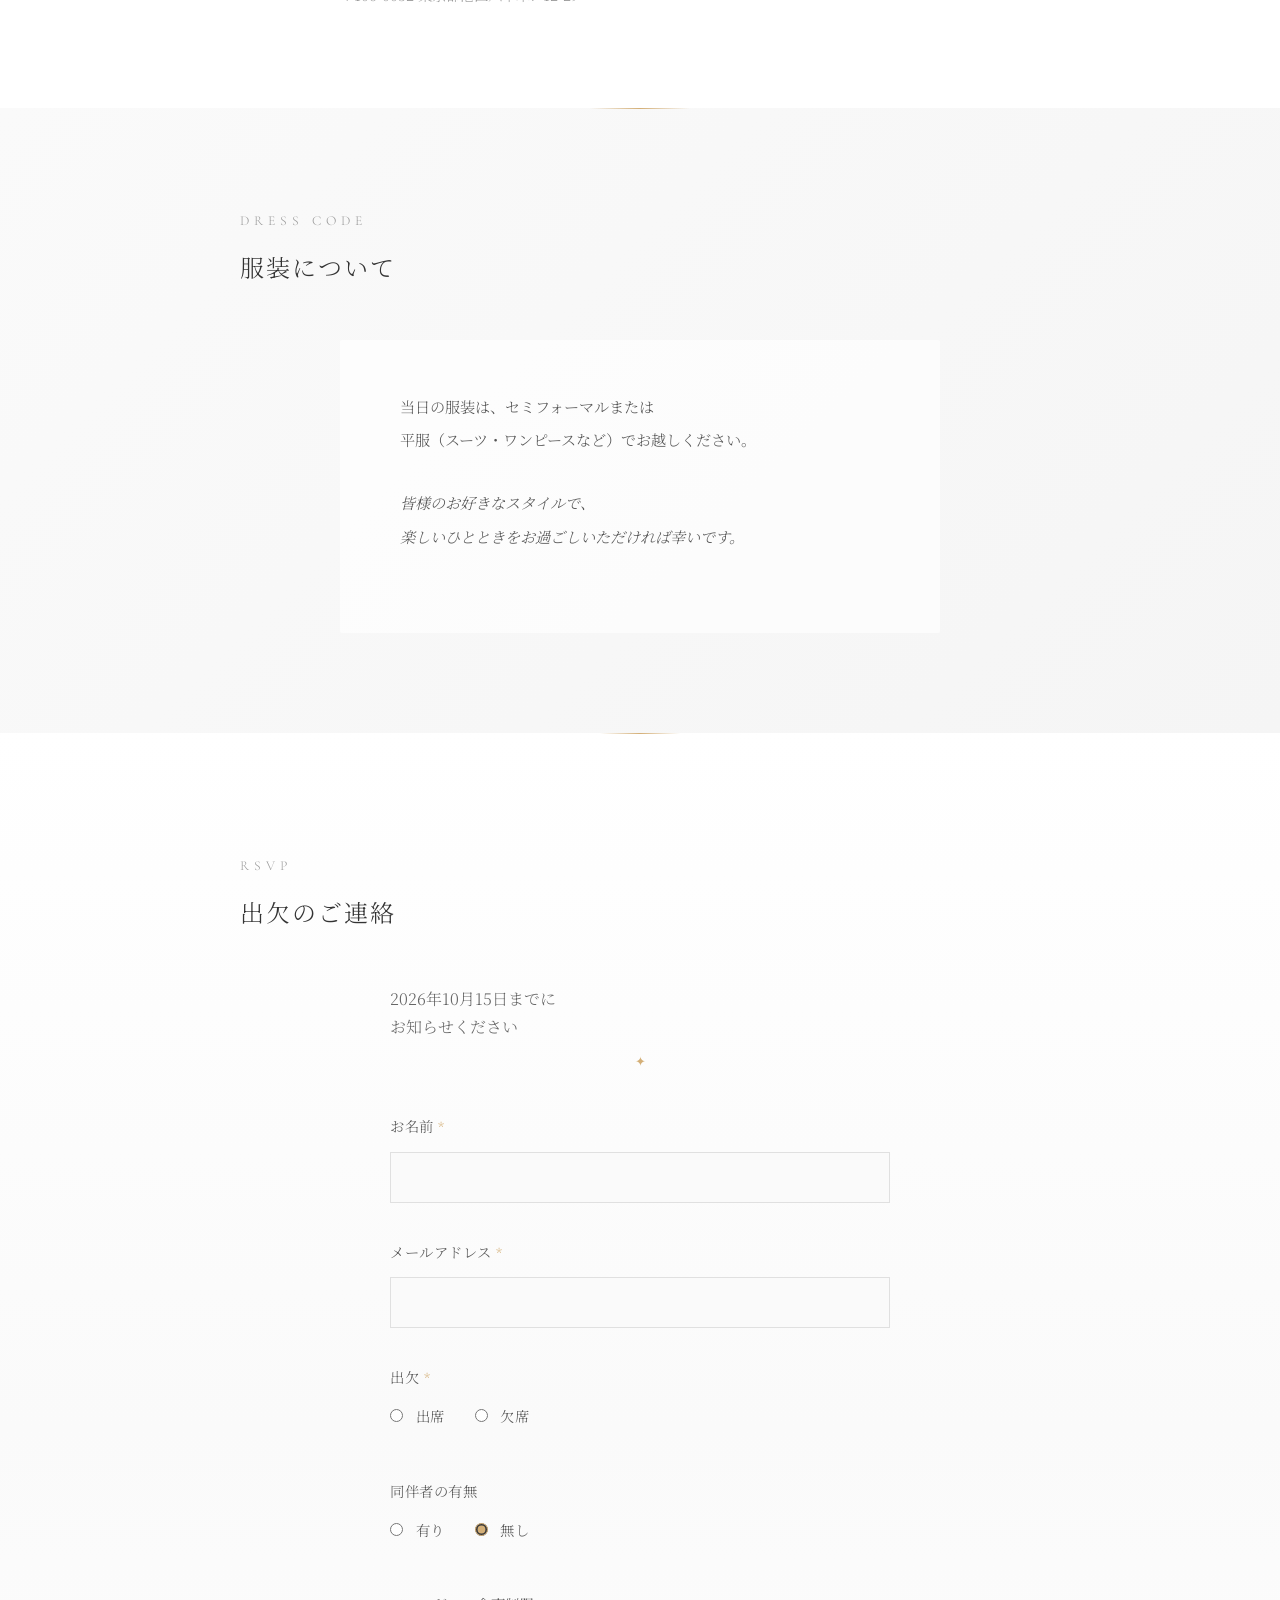
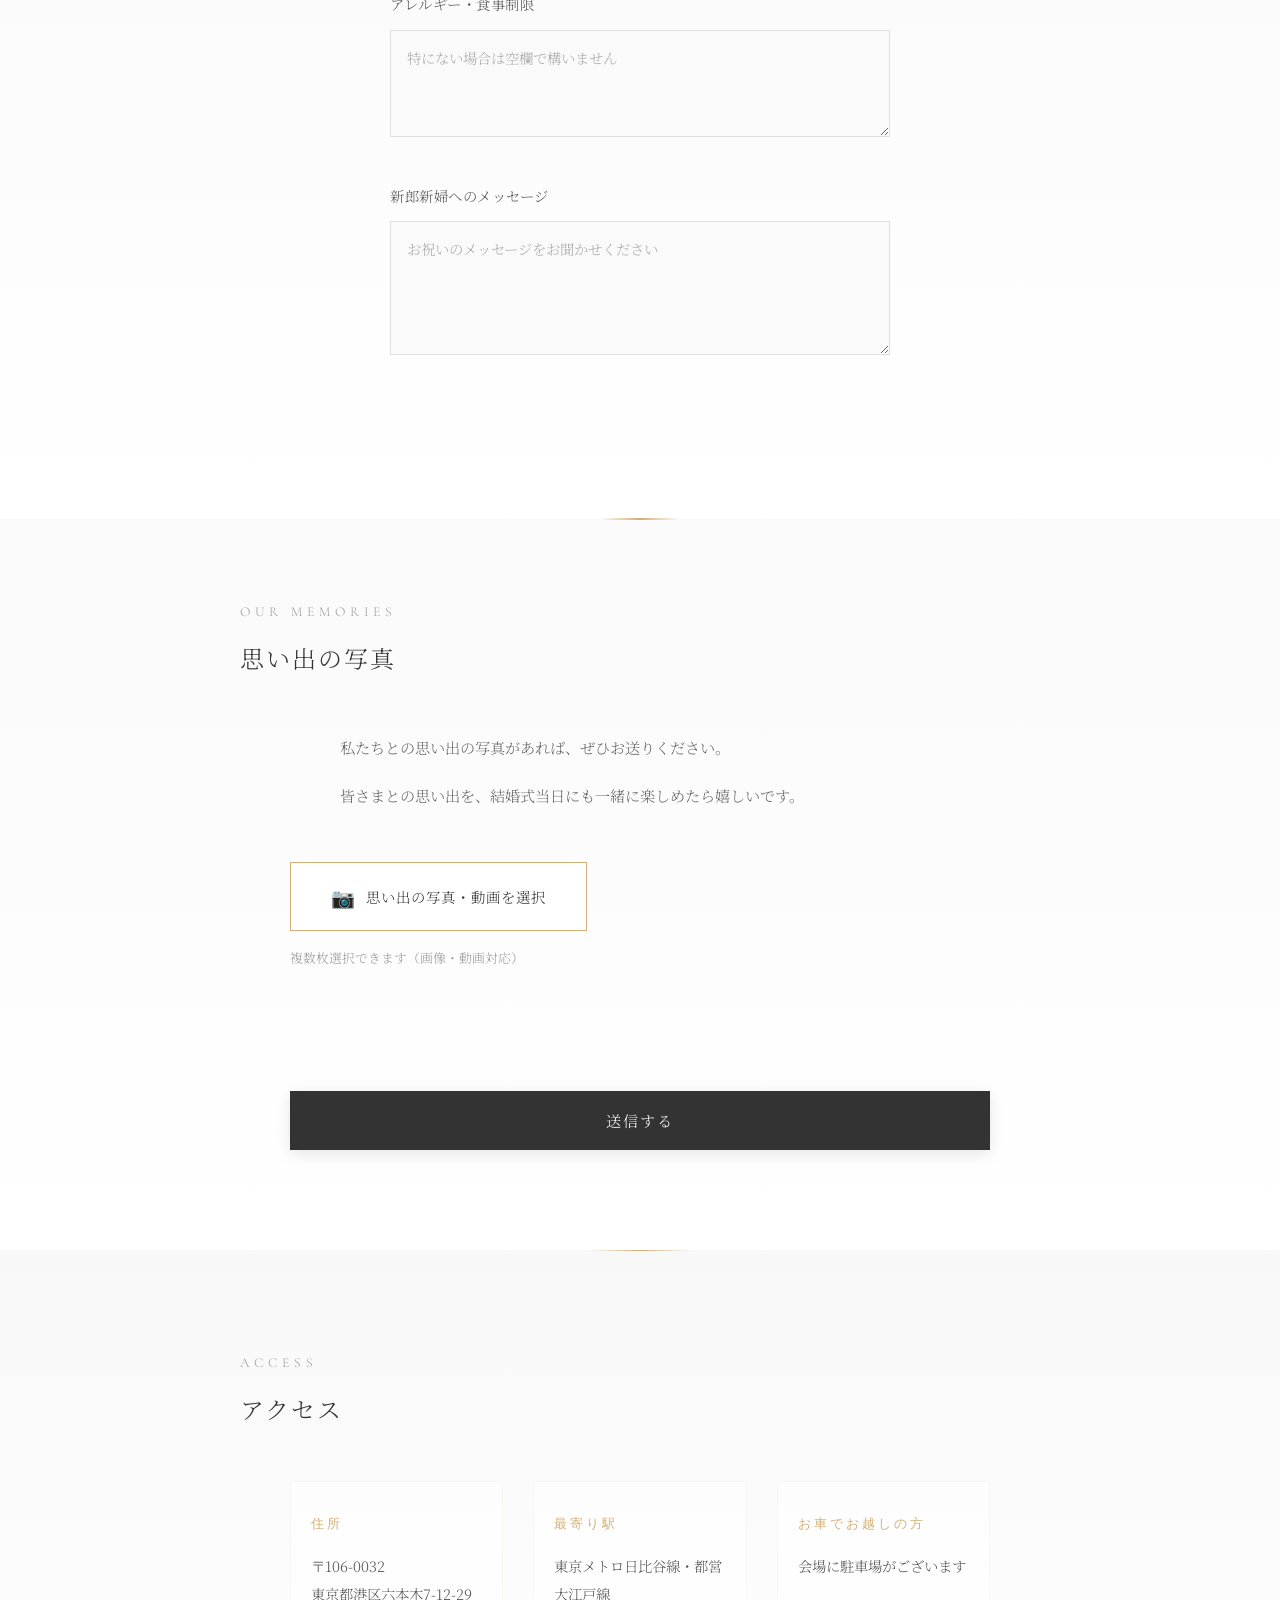
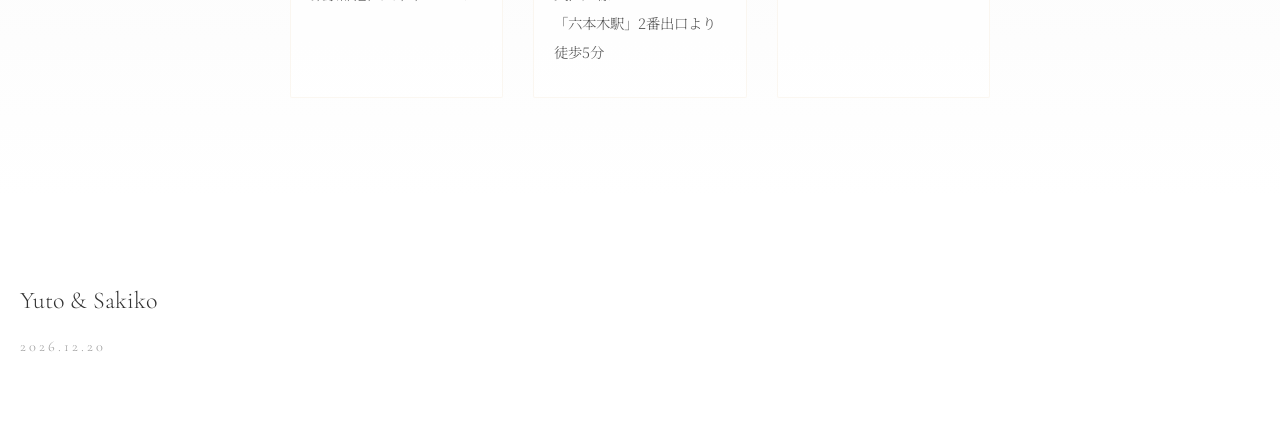
==== commit 508408c4: "プロポーズセクションにもスライドショーを追加（仮画像7枚）" ====
--- a/index.html
+++ b/index.html
@@ -92,6 +92,29 @@
                 </p>
             </div>
             
+            <!-- プロポーズのスライドショー（テキストの上） -->
+            <div class="story-slideshow-wrapper">
+                <div class="story-slideshow">
+                    <div class="story-slideshow-track">
+                        <img src="images/meat.JPG" alt="プロポーズの思い出">
+                        <img src="images/meat-2.JPG" alt="プロポーズの思い出">
+                        <img src="images/meat-3.jpg" alt="プロポーズの思い出">
+                        <img src="images/meat-4.JPG" alt="プロポーズの思い出">
+                        <img src="images/meat-5.JPG" alt="プロポーズの思い出">
+                        <img src="images/meat-6.jpg" alt="プロポーズの思い出">
+                        <img src="images/meat-7.JPG" alt="プロポーズの思い出">
+                        <!-- 無限ループのために画像を複製 -->
+                        <img src="images/meat.JPG" alt="プロポーズの思い出">
+                        <img src="images/meat-2.JPG" alt="プロポーズの思い出">
+                        <img src="images/meat-3.jpg" alt="プロポーズの思い出">
+                        <img src="images/meat-4.JPG" alt="プロポーズの思い出">
+                        <img src="images/meat-5.JPG" alt="プロポーズの思い出">
+                        <img src="images/meat-6.jpg" alt="プロポーズの思い出">
+                        <img src="images/meat-7.JPG" alt="プロポーズの思い出">
+                    </div>
+                </div>
+            </div>
+            
             <div class="story-text-block">
                 <h3 class="story-subtitle">プロポーズ</h3>
                 <p class="story-text">
